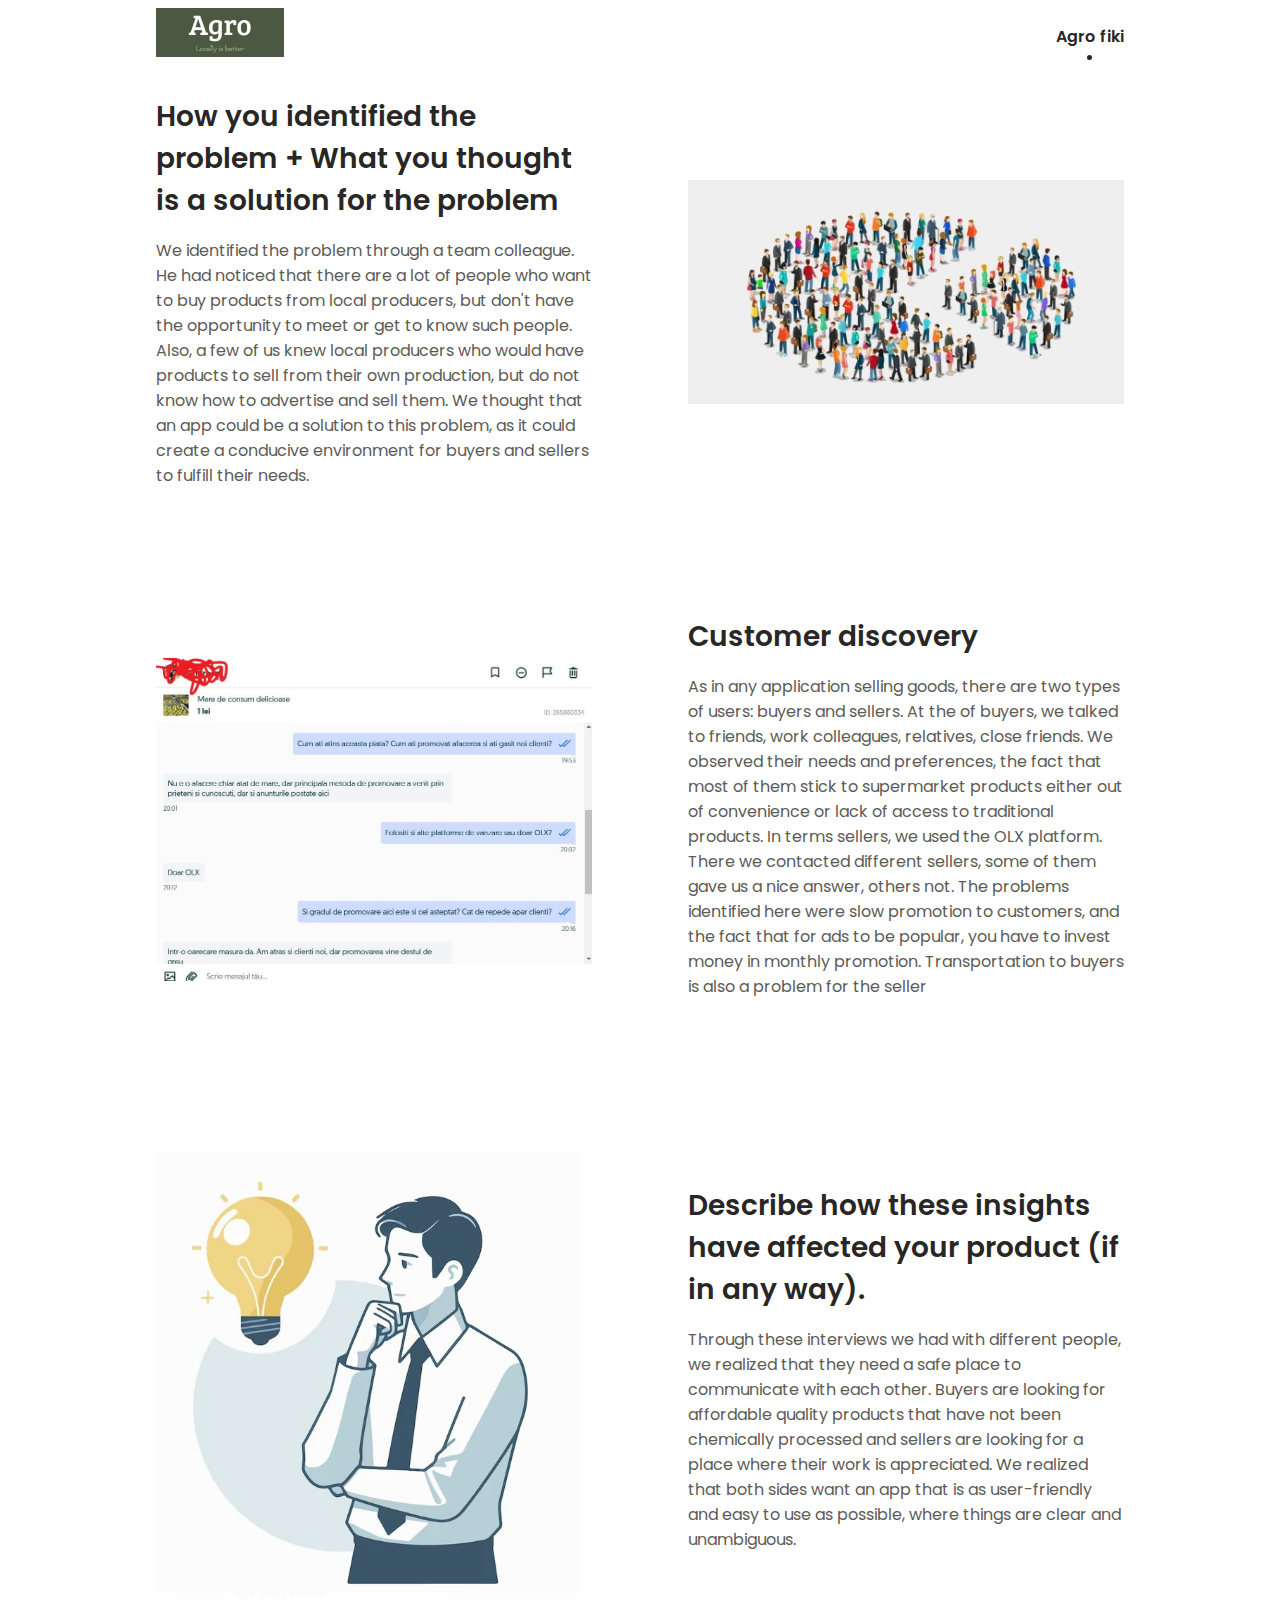
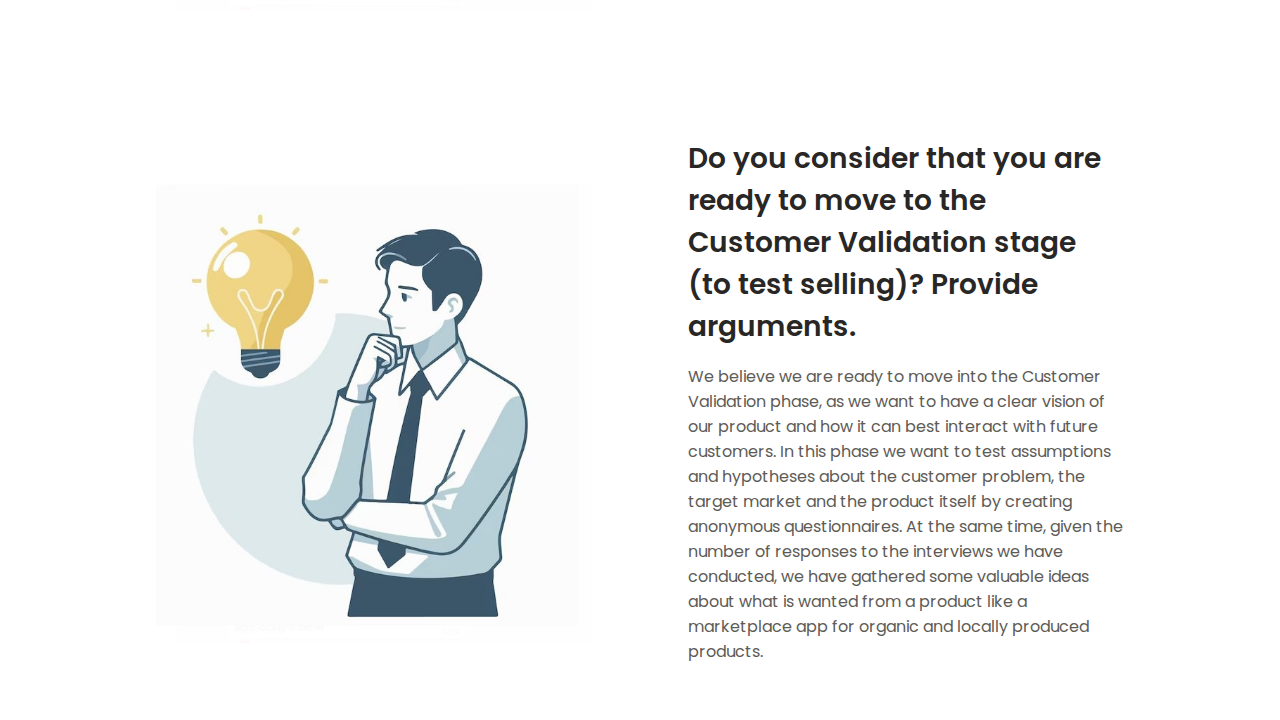
==== milestone2.html @ 3100ceba "Update M2 - 2" ====
<!DOCTYPE html>
<html lang="en">
  <head>
    <meta charset="UTF-8" />
    <meta name="viewport" content="width=device-width, initial-scale=1.0" />

    <!--=============== BOXICONS ===============-->
    <link
      rel="stylesheet"
      href="https://cdn.jsdelivr.net/npm/boxicons@latest/css/boxicons.min.css"
    />

    <!--=============== CSS ===============-->
    <link rel="stylesheet" href="assets/css/styles.css" />

    <title>Agro</title>
  </head>

  <body>
    <header class="header" id="header">
      <nav class="nav container">
        <a href="#" class="nav__logo">
          <img
            src="assets/img/agro.jpg"
            alt=""
            class="nav__logo-img"
            style="width: 10vw"
          />
        </a>

        <div class="nav__menu" id="nav-menu">
          <ul class="nav__list">
            <li class="nav__item">
              <a href="./index.html" class="nav__link active-link">Agro fiki</a>
            </li>
          </ul>
        </div>

        <div class="nav__toggle" id="nav-toggle">
          <i class="bx bx-grid-alt"></i>
        </div>
      </nav>
    </header>


    <section class="security section container" id="how_do_you_identified_the_problem">
        <div class="security__container grid">
            <div class="security__data">
                <h2 class="section__title-center">How you identified the problem + What you thought is a solution for the problem</h2>
                <p class="security__description">
                  We identified the problem through a team colleague. He had noticed that there are a lot of people who want to buy 
                  products from local producers, but don't have the opportunity to meet or get to know such people. Also, a few of us 
                  knew local producers who would have products to sell from their own production, but do not know how to advertise and 
                  sell them. We thought that an app could be a solution to this problem, as it could create a conducive environment for 
                  buyers and sellers to fulfill their needs.
                </p>
            </div>

            <img src="assets/img/asdjpg.JPG" alt="" class="svg__img svg__color">
        </div>
    </section>

    <section class="app section container" id="customer_discovery">
        <div class="app__container grid">
            <div class="app__data">
                <h2 class="section__title-center">Customer discovery </h2>
                <p class="app__description">
                  As in any application selling goods, there are two types of users: buyers and sellers. At the of buyers, 
                  we talked to friends, work colleagues, relatives, close friends. We observed their needs and preferences, 
                  the fact that most of them stick to supermarket products either out of convenience or lack of access to traditional 
                  products. In terms sellers, we used the OLX platform. There we contacted different sellers, some of them gave us a 
                  nice answer, others not. The problems identified here were slow promotion to customers, and the fact that for ads to 
                  be popular, you have to invest money in monthly promotion. Transportation to buyers is also a problem for the seller 
                </p>
            </div>

            <img src="assets/img/OLXcustomer.jpeg" alt="" class="svg__img svg__color app__img">

        </div>
    </section>

    <section class="app section container" id="product_updates">
      <div class="app__container grid">
          <div class="app__data">
              <h2 class="section__title-center">Describe how these insights have affected your product (if in any way).</h2>
              <p class="app__description">
                Through these interviews we had with different people, we realized that they need a safe place to communicate 
                with each other. Buyers are looking for affordable quality products that have not been chemically processed and 
                sellers are looking for a place where their work is appreciated. We realized that both sides want an app that is 
                as user-friendly and easy to use as possible, where things are clear and unambiguous.
              </p>
          </div>

          <img src="assets/img/problem.JPG" alt="" class="svg__img svg__color app__img">

      </div>
  </section>

  <section class="app section container" id="customer_validatio_stage">
    <div class="app__container grid">
        <div class="app__data">
            <h2 class="section__title-center">Do you consider that you are ready to move to the Customer Validation stage (to test selling)? Provide arguments.</h2>
            <p class="app__description">
              We believe we are ready to move into the Customer Validation phase, as we want to have a clear vision of our 
              product and how it can best interact with future customers. In this phase we want to test assumptions and 
              hypotheses about the customer problem, the target market and the product itself by creating anonymous 
              questionnaires. At the same time, given the number of responses to the interviews we have conducted, we 
              have gathered some valuable ideas about what is wanted from a product like a marketplace app for organic 
              and locally produced products.
            </p>
        </div>

        <img src="assets/img/problem.JPG" alt="" class="svg__img svg__color app__img">

    </div>
  </section>

  </body>
</html>
---- assets/css/styles.css ----
/*=============== GOOGLE FONTS ===============*/
@import url("https://fonts.googleapis.com/css2?family=Poppins:wght@400;600;700&display=swap");
/*=============== VARIABLES CSS ===============*/
:root {
  --header-height: 3rem;
  /*========== Colors ==========*/
  --hue: 45;
  --sat: 98%;
  --first-color: #08b817;
  --first-color-light: hsl(var(--hue), var(--sat), 90%);
  --first-color-lighten: #08b817;
  --first-color-alt: rgb(165, 165, 216);
  --title-color: hsl(var(--hue), 4%, 15%);
  --text-color: hsl(var(--hue), 4%, 35%);
  --text-color-light: hsl(var(--hue), 4%, 65%);
  --body-color: hsl(var(--hue), 0%, 100%);
  --container-color: #FFF;
  --scroll-bar-color: hsl(var(--hue), 4%, 85%);
  --scroll-thumb-color: hsl(var(--hue), 4%, 75%);
  /*========== Font and typography ==========*/
  --body-font: 'Poppins', sans-serif;
  --biggest-font-size: 2rem;
  --h2-font-size: 1.25rem;
  --h3-font-size: 1.125rem;
  --normal-font-size: .938rem;
  --small-font-size: .813rem;
  --smaller-font-size: .75rem;
  /*========== Font weight ==========*/
  --font-semi-bold: 600;
  --font-bold: 700;
  /*========== Margenes ==========*/
  --mb-0-5: .5rem;
  --mb-0-75: .75rem;
  --mb-1: 1rem;
  --mb-1-5: 1.5rem;
  --mb-2: 2rem;
  /*========== z index ==========*/
  --z-tooltip: 10;
  --z-fixed: 100;
}

@media screen and (min-width: 968px) {
  :root {
    --biggest-font-size: 3rem;
    --h2-font-size: 1.75rem;
    --h3-font-size: 1.25rem;
    --normal-font-size: 1rem;
    --small-font-size: .875rem;
    --smaller-font-size: .813rem;
  }
}

/*=============== BASE ===============*/
*, ::before, ::after {
  box-sizing: border-box;
  padding: 0;
  margin: 0;
}

html {
  scroll-behavior: smooth;
}

body {
  margin: var(--header-height) 0 0 0;
  font-family: var(--body-font);
  font-size: var(--normal-font-size);
  background-color: var(--body-color);
  color: var(--text-color);
  transition: .5s;
}

h1, h2, h3 {
  font-weight: var(--font-semi-bold);
  color: var(--title-color);
  line-height: 1.5;
}

ul {
  list-style: none;
}

a {
  text-decoration: none;
}

img {
  max-width: 100%;
  height: auto;
}

/*=============== THEME ===============*/
/*========== Variables Dark theme ==========*/
body.dark-theme {
  --first-color-light: hsl(var(--hue), var(--sat), 75%);
  --title-color: hsl(var(--hue), 4%, 95%);
  --text-color: hsl(var(--hue), 4%, 80%);
  --body-color: hsl(var(--hue), 8%, 13%);
  --container-color: hsl(var(--hue), 8%, 16%);
  --scroll-bar-color: hsl(var(--hue), 4%, 32%);
  --scroll-thumb-color: hsl(var(--hue), 4%, 24%);
}

/*========== Button Dark/Light ==========*/
.change-theme {
  position: absolute;
  right: 1.5rem;
  top: 2.2rem;
  color: var(--title-color);
  font-size: 1.8rem;
  cursor: pointer;
}

.dark-theme .footer {
  background-color: var(--container-color);
}

/*=============== REUSABLE CSS CLASSES ===============*/
.section {
  padding: 4.5rem 0 1rem;
}

.section__title, .section__title-center {
  font-size: var(--h2-font-size);
  color: var(--title-color);
  text-align: center;
  margin-bottom: var(--mb-1);
}

.svg__color {
  fill: var(--first-color);
}

.svg__blob {
  fill: var(--first-color-light);
}

.svg__img {
  width: 300px;
  justify-self: center;
}

/*=============== LAYOUT ===============*/
.container {
  max-width: 968px;
  margin-left: var(--mb-1-5);
  margin-right: var(--mb-1-5);
}

.grid {
  display: grid;
  gap: 1.5rem;
}

/*=============== HEADER ===============*/
.header {
  width: 100%;
  background-color: var(--body-color);
  position: fixed;
  top: 0;
  left: 0;
  z-index: var(--z-fixed);
  transition: .5s;
}

/*=============== NAV ===============*/
.nav {
  height: var(--header-height);
  display: flex;
  justify-content: space-between;
  align-items: center;
}

@media screen and (max-width: 767px) {
  .nav__menu {
    position: fixed;
    background-color: var(--container-color);
    box-shadow: 0 0 4px rgba(0, 0, 0, 0.1);
    padding: 2.5rem 0;
    width: 90%;
    top: -100%;
    left: 0;
    right: 0;
    margin: 0 auto;
    transition: .4s;
    border-radius: 2rem;
    z-index: var(--z-fixed);
  }
}

.nav__list {
  display: flex;
  flex-direction: column;
  align-items: center;
  row-gap: 1.5rem;
}

.nav__link, .nav__logo, .nav__toggle {
  color: var(--title-color);
  font-weight: var(--font-semi-bold);
}

.nav__toggle {
  font-size: 1.3rem;
  cursor: pointer;
}

/* Show menu */
.show-menu {
  top: calc(var(--header-height) + 1rem);
}

/* Active link */
.active-link {
  position: relative;
}

.active-link::before {
  content: '';
  position: absolute;
  bottom: -.75rem;
  left: 45%;
  width: 5px;
  height: 5px;
  background-color: var(--title-color);
  border-radius: 50%;
}

/* Change background header */
.scroll-header {
  box-shadow: 0 1px 4px rgba(0, 0, 0, 0.1);
}

/*=============== HOME ===============*/
.home__container {
  row-gap: 3rem;
}

.home__title {
  font-size: var(--biggest-font-size);
  font-weight: var(--font-bold);
  margin-bottom: var(--mb-0-75);
}

.home__description {
  margin-bottom: var(--mb-2);
}

/*=============== BUTTONS ===============*/
.button {
  display: inline-block;
  background-color: var(--first-color);
  color: #1A1A1A;
  padding: .75rem 1.5rem;
  border-radius: 3rem;
  font-weight: var(--font-semi-bold);
  transition: .3s;
}

.button:hover {
  background-color: var(--first-color-alt);
}

.button__header {
  display: none;
}

.button-link {
  background: none;
  padding: 0;
  color: var(--title-color);
}

.button-link:hover {
  background-color: transparent;
}

.button-flex {
  display: inline-flex;
  align-items: center;
  column-gap: .25rem;
  padding: .75rem 1rem;
}

.button__icon {
  font-size: 1.5rem;
}

/*=============== ABOUT ===============*/
.about__container {
  gap: 2.5rem;
}

.about__data {
  text-align: center;
}

/*=============== SECURITY ===============*/
.security__container {
  gap: 2.5rem;
}

.security__data {
  text-align: center;
}

/*=============== SERVICES ===============*/
.services__container {
  padding-top: 1rem;
}

.services__data {
  display: grid;
  row-gap: 1rem;
  background-color: var(--container-color);
  box-shadow: 0px 2px 6px hsla(var(--hue), 100%, 15%, 0.15);
  padding: 2rem 1.5rem;
  border-radius: 1rem;
  text-align: center;
}

.services__img {
  width: 135px;
  justify-self: center;
  margin-bottom: var(--mb-0-5);
}

/*=============== APP ===============*/
.app__container {
  gap: 2.5rem;
}

.app__data {
  text-align: center;
}

.app__description {
  margin-bottom: var(--mb-1-5);
}

.app__buttons {
  display: grid;
  grid-template-columns: repeat(2, max-content);
  justify-content: center;
  gap: .5rem;
}

/*=============== CONTACT ===============*/
.contact__container {
  padding-bottom: 3rem;
}

.contact__description {
  text-align: center;
}

.contact__content {
  row-gap: .75rem;
}

.contact__address {
  font-size: var(--small-font-size);
  font-weight: var(--font-semi-bold);
  color: var(--title-color);
}

.contact__information {
  font-weight: initial;
  color: var(--text-color);
}

/*=============== FOOTER ===============*/
.footer {
  background-color: var(--first-color-lighten);
  padding-bottom: 2rem;
}

.footer__container {
  row-gap: 2rem;
}

.footer__logo, .footer__title {
  font-size: var(--h3-font-size);
  margin-bottom: var(--mb-0-75);
}

.footer__logo {
  display: inline-block;
  font-weight: var(--font-semi-bold);
  color: var(--title-color);
}

.footer__description, .footer__link {
  font-size: var(--small-font-size);
}

.footer__links {
  display: grid;
  row-gap: .5rem;
}

.footer__link {
  color: var(--title-color);
}

.footer__social {
  display: flex;
  column-gap: 1.5rem;
}

.footer__social-link {
  font-size: 1.25rem;
  color: var(--title-color);
}

.footer__copy {
  margin-top: 6rem;
  text-align: center;
  font-size: var(--smaller-font-size);
  color: var(--text-color);
}

/*=============== SCROLL UP ===============*/
.scrollup {
  position: fixed;
  background: var(--first-color);
  right: 1rem;
  bottom: -20%;
  display: inline-flex;
  padding: .3rem;
  border-radius: .25rem;
  z-index: var(--z-tooltip);
  opacity: .8;
  transition: .4s;
}

.scrollup:hover {
  background-color: var(--first-color);
  opacity: 1;
}

.scrollup__icon {
  font-size: 1.25rem;
  color: var(--title-color);
}

/* Show Scroll Up*/
.show-scroll {
  bottom: 3rem;
}

/*=============== SCROLL BAR ===============*/
::-webkit-scrollbar {
  width: .6rem;
  border-radius: .5rem;
  background-color: var(--scroll-bar-color);
}

::-webkit-scrollbar-thumb {
  background-color: var(--scroll-thumb-color);
  border-radius: .5rem;
}

::-webkit-scrollbar-thumb:hover {
  background-color: var(--text-color-light);
}

/*=============== MEDIA QUERIES ===============*/
/* For small devices */
@media screen and (max-width: 360px) {
  .svg__img {
    width: 100%;
  }
  .section {
    padding: 3.5rem 0 1rem;
  }
  .services__img {
    width: 100px;
  }
  .app__buttons {
    grid-template-columns: max-content;
  }
}

/* For medium devices */
@media screen and (min-width: 576px) {
  .svg__img {
    width: 100%;
  }
  .section__title-center {
    text-align: initial;
  }
  .home__container,
  .about__container,
  .security__container,
  .services__container,
  .app__container,
  .contact__container,
  .footer__container {
    grid-template-columns: repeat(2, 1fr);
  }
  .home__img {
    order: 1;
  }
  .home__container,
  .about__container,
  .security__container,
  .app__container,
  .contact__container {
    align-items: center;
  }
  .about__data,
  .security__data,
  .app__data,
  .contact__description {
    text-align: initial;
  }
  .about__img,
  .app__img {
    order: -1;
  }
}

@media screen and (min-width: 767px) {
  body {
    margin: 0;
  }
  .section {
    padding: 6rem 0 2rem;
  }
  .nav {
    height: calc(var(--header-height) + 1.5rem);
  }
  .nav__list {
    flex-direction: row;
    column-gap: 2.5rem;
  }
  .nav__toggle {
    display: none;
  }
  .change-theme {
    position: initial;
  }
  .home__container {
    padding: 6rem 0 2rem;
  }
  .app__buttons {
    justify-content: initial;
  }
}

/* For large devices */
@media screen and (min-width: 968px) {
  .button__header {
    display: block;
  }
  .svg__img {
    width: 470px;
  }
  .about__container,
  .security__container,
  .app__container,
  .contact__container {
    column-gap: 6rem;
  }
  .services__container {
    grid-template-columns: repeat(3, 1fr);
  }
  .contact__container {
    grid-template-columns: 3fr 1.5fr 1.25fr;
  }
  .footer__container {
    grid-template-columns: repeat(5, 1fr);
  }
  .footer__social {
    align-items: flex-start;
  }
  .footer__social-link {
    font-size: 1.45rem;
  }
}

@media screen and (min-width: 1024px) {
  .container {
    margin-left: auto;
    margin-right: auto;
  }
  .home__img {
    width: 540px;
  }
  .home__description {
    padding-right: 5rem;
  }
  .footer__container {
    column-gap: 3rem;
  }
  .scrollup {
    right: 2rem;
  }
}
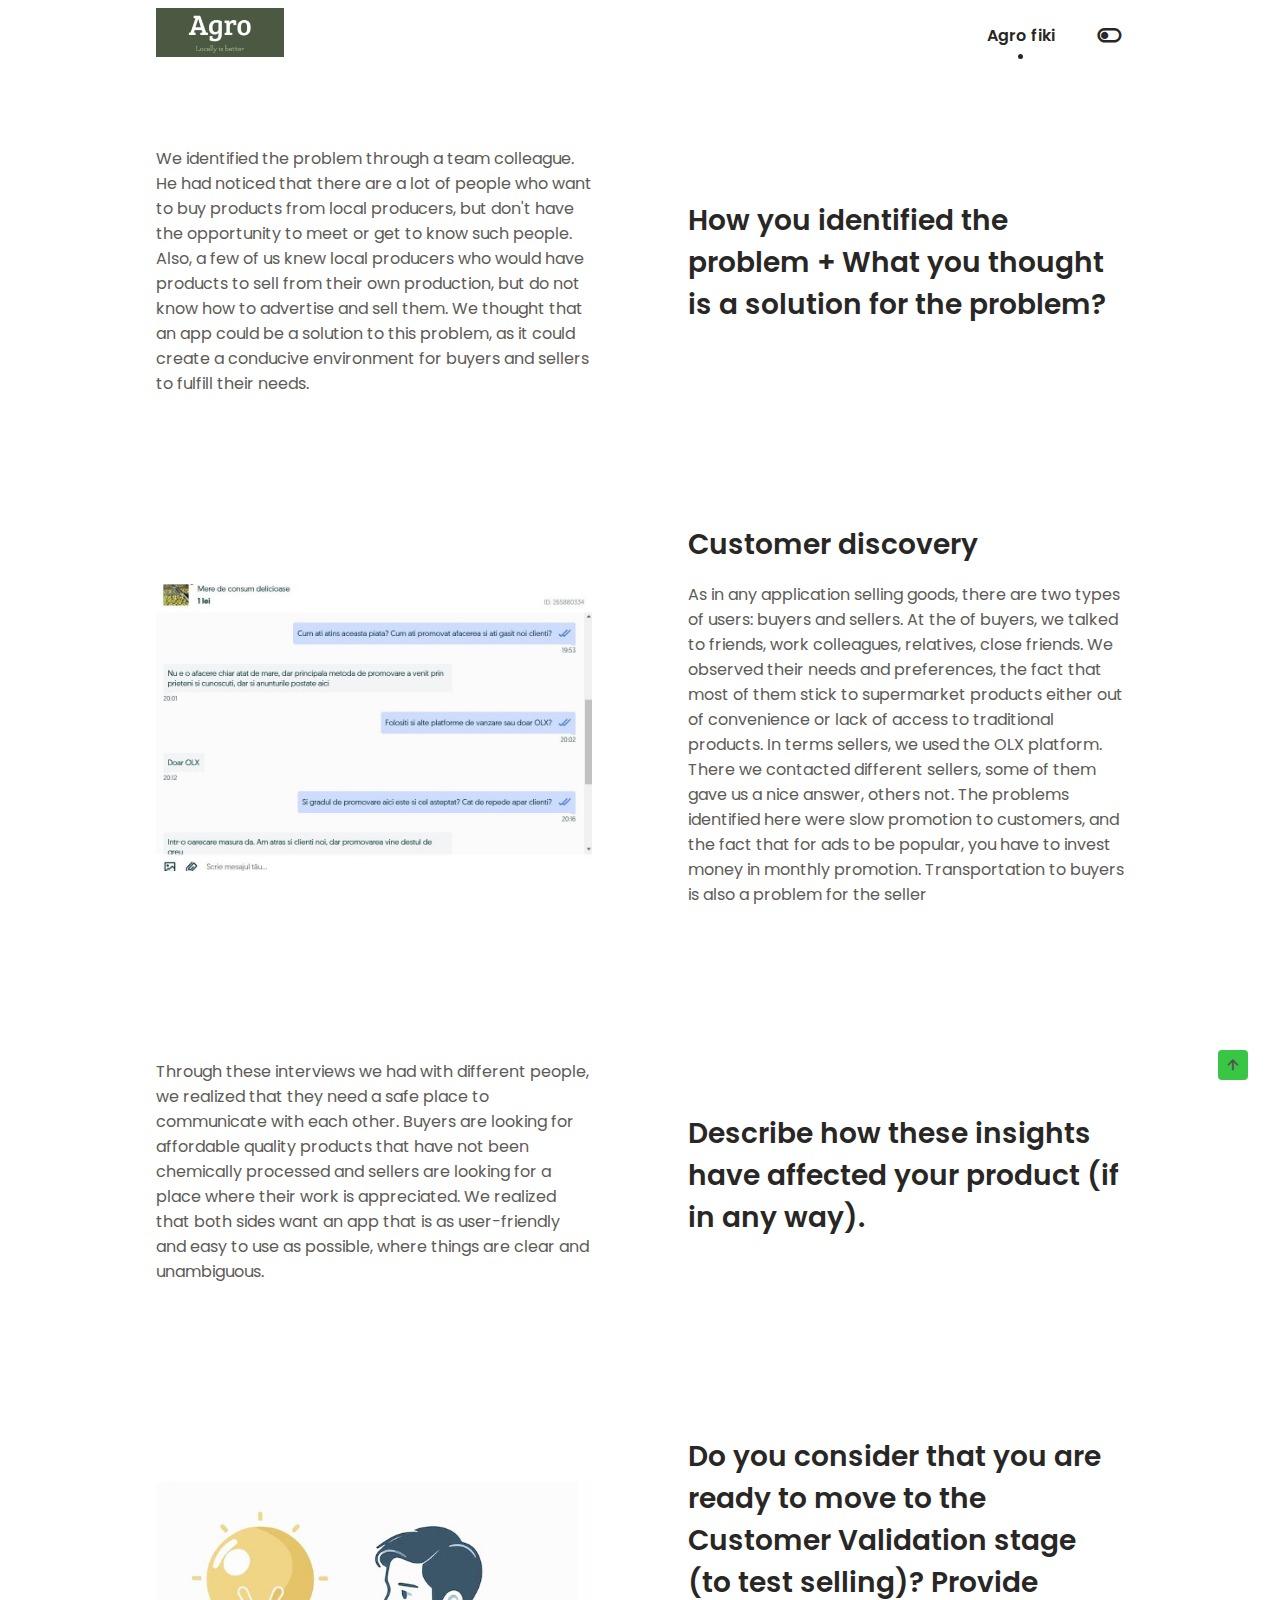
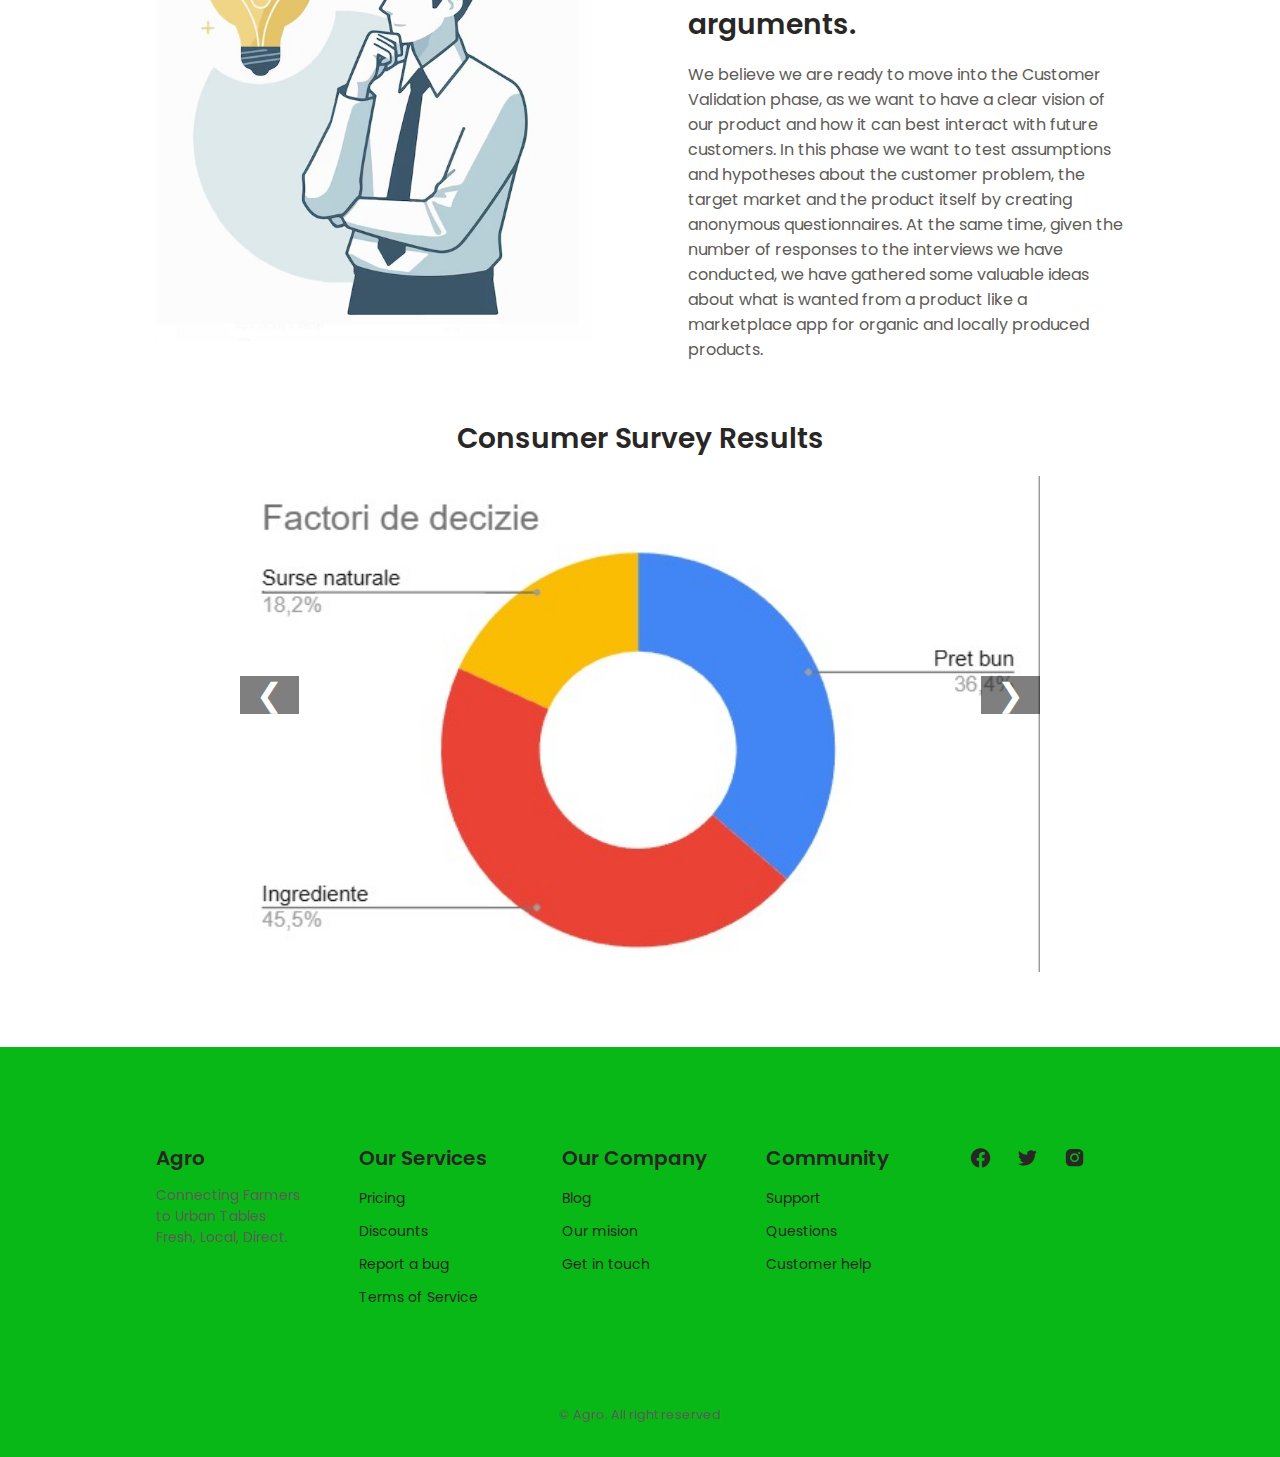
==== commit 0f8740e8: "milestone 2 additions" ====
--- a/milestone2.html
+++ b/milestone2.html
@@ -1,119 +1,212 @@
 <!DOCTYPE html>
 <html lang="en">
-  <head>
-    <meta charset="UTF-8" />
-    <meta name="viewport" content="width=device-width, initial-scale=1.0" />
-
-    <!--=============== BOXICONS ===============-->
-    <link
-      rel="stylesheet"
-      href="https://cdn.jsdelivr.net/npm/boxicons@latest/css/boxicons.min.css"
-    />
-
-    <!--=============== CSS ===============-->
-    <link rel="stylesheet" href="assets/css/styles.css" />
-
-    <title>Agro</title>
-  </head>
-
-  <body>
-    <header class="header" id="header">
-      <nav class="nav container">
-        <a href="#" class="nav__logo">
-          <img
-            src="assets/img/agro.jpg"
-            alt=""
-            class="nav__logo-img"
-            style="width: 10vw"
-          />
-        </a>
-
-        <div class="nav__menu" id="nav-menu">
-          <ul class="nav__list">
-            <li class="nav__item">
-              <a href="./index.html" class="nav__link active-link">Agro fiki</a>
-            </li>
-          </ul>
-        </div>
-
-        <div class="nav__toggle" id="nav-toggle">
-          <i class="bx bx-grid-alt"></i>
-        </div>
-      </nav>
-    </header>
-
-
-    <section class="security section container" id="how_do_you_identified_the_problem">
-        <div class="security__container grid">
-            <div class="security__data">
-                <h2 class="section__title-center">How you identified the problem + What you thought is a solution for the problem</h2>
-                <p class="security__description">
-                  We identified the problem through a team colleague. He had noticed that there are a lot of people who want to buy 
-                  products from local producers, but don't have the opportunity to meet or get to know such people. Also, a few of us 
-                  knew local producers who would have products to sell from their own production, but do not know how to advertise and 
-                  sell them. We thought that an app could be a solution to this problem, as it could create a conducive environment for 
-                  buyers and sellers to fulfill their needs.
-                </p>
-            </div>
-
-            <img src="assets/img/asdjpg.JPG" alt="" class="svg__img svg__color">
-        </div>
-    </section>
-
-    <section class="app section container" id="customer_discovery">
-        <div class="app__container grid">
-            <div class="app__data">
-                <h2 class="section__title-center">Customer discovery </h2>
-                <p class="app__description">
-                  As in any application selling goods, there are two types of users: buyers and sellers. At the of buyers, 
-                  we talked to friends, work colleagues, relatives, close friends. We observed their needs and preferences, 
-                  the fact that most of them stick to supermarket products either out of convenience or lack of access to traditional 
-                  products. In terms sellers, we used the OLX platform. There we contacted different sellers, some of them gave us a 
-                  nice answer, others not. The problems identified here were slow promotion to customers, and the fact that for ads to 
-                  be popular, you have to invest money in monthly promotion. Transportation to buyers is also a problem for the seller 
-                </p>
-            </div>
-
-            <img src="assets/img/OLXcustomer.jpeg" alt="" class="svg__img svg__color app__img">
-
-        </div>
-    </section>
-
-    <section class="app section container" id="product_updates">
-      <div class="app__container grid">
-          <div class="app__data">
-              <h2 class="section__title-center">Describe how these insights have affected your product (if in any way).</h2>
-              <p class="app__description">
-                Through these interviews we had with different people, we realized that they need a safe place to communicate 
-                with each other. Buyers are looking for affordable quality products that have not been chemically processed and 
-                sellers are looking for a place where their work is appreciated. We realized that both sides want an app that is 
-                as user-friendly and easy to use as possible, where things are clear and unambiguous.
-              </p>
-          </div>
-
-          <img src="assets/img/problem.JPG" alt="" class="svg__img svg__color app__img">
-
-      </div>
+
+<head>
+  <meta charset="UTF-8" />
+  <meta name="viewport" content="width=device-width, initial-scale=1.0" />
+
+  <!--=============== BOXICONS ===============-->
+  <link rel="stylesheet" href="https://cdn.jsdelivr.net/npm/boxicons@latest/css/boxicons.min.css" />
+
+  <!--=============== CSS ===============-->
+  <link rel="stylesheet" href="assets/css/styles.css" />
+
+  <title>Agro</title>
+</head>
+
+<body>
+  <header class="header" id="header">
+    <nav class="nav container">
+      <a href="#" class="nav__logo">
+        <img src="assets/img/agro.jpg" alt="" class="nav__logo-img" style="width: 10vw" />
+      </a>
+
+      <div class="nav__menu" id="nav-menu">
+        <ul class="nav__list">
+          <li class="nav__item">
+            <a href="./index.html" class="nav__link active-link">Agro fiki</a>
+          </li>
+          <i class='bx bx-toggle-left change-theme' id="theme-button"></i>
+        </ul>
+      </div>
+
+      <div class="nav__toggle" id="nav-toggle">
+        <i class="bx bx-grid-alt"></i>
+      </div>
+    </nav>
+  </header>
+
+  <br /><br />
+
+  <section class="security section container" id="how_do_you_identified_the_problem">
+    <div class="security__container grid">
+      <div class="security__data">
+        <p class="security__description">
+          We identified the problem through a team colleague. He had noticed that there are a lot of people who want to
+          buy
+          products from local producers, but don't have the opportunity to meet or get to know such people. Also, a few
+          of us
+          knew local producers who would have products to sell from their own production, but do not know how to
+          advertise and
+          sell them. We thought that an app could be a solution to this problem, as it could create a conducive
+          environment for
+          buyers and sellers to fulfill their needs.
+        </p>
+      </div>
+
+      <h2 class="section__title-center">How you identified the problem + What you thought is a solution for the
+        problem?</h2>
+    </div>
+  </section>
+
+  <section class="app section container" id="customer_discovery">
+    <div class="app__container grid">
+      <div class="app__data">
+        <h2 class="section__title-center">Customer discovery </h2>
+        <p class="app__description">
+          As in any application selling goods, there are two types of users: buyers and sellers. At the of buyers,
+          we talked to friends, work colleagues, relatives, close friends. We observed their needs and preferences,
+          the fact that most of them stick to supermarket products either out of convenience or lack of access to
+          traditional
+          products. In terms sellers, we used the OLX platform. There we contacted different sellers, some of them gave
+          us a
+          nice answer, others not. The problems identified here were slow promotion to customers, and the fact that for
+          ads to
+          be popular, you have to invest money in monthly promotion. Transportation to buyers is also a problem for the
+          seller
+        </p>
+      </div>
+
+      <img src="assets/img/OLXcustomer.jpeg" alt="" class="svg__img svg__color app__img">
+
+    </div>
+  </section>
+
+  <section class="app section container" id="product_updates">
+    <div class="app__container grid">
+      <div class="app__data">
+
+        <p class="app__description">
+          Through these interviews we had with different people, we realized that they need a safe place to communicate
+          with each other. Buyers are looking for affordable quality products that have not been chemically processed
+          and
+          sellers are looking for a place where their work is appreciated. We realized that both sides want an app that
+          is
+          as user-friendly and easy to use as possible, where things are clear and unambiguous.
+        </p>
+      </div>
+
+      <h2 class="section__title-center">Describe how these insights have affected your product (if in any way).</h2>
+
+    </div>
   </section>
 
   <section class="app section container" id="customer_validatio_stage">
     <div class="app__container grid">
-        <div class="app__data">
-            <h2 class="section__title-center">Do you consider that you are ready to move to the Customer Validation stage (to test selling)? Provide arguments.</h2>
-            <p class="app__description">
-              We believe we are ready to move into the Customer Validation phase, as we want to have a clear vision of our 
-              product and how it can best interact with future customers. In this phase we want to test assumptions and 
-              hypotheses about the customer problem, the target market and the product itself by creating anonymous 
-              questionnaires. At the same time, given the number of responses to the interviews we have conducted, we 
-              have gathered some valuable ideas about what is wanted from a product like a marketplace app for organic 
-              and locally produced products.
-            </p>
-        </div>
-
-        <img src="assets/img/problem.JPG" alt="" class="svg__img svg__color app__img">
-
-    </div>
-  </section>
-
-  </body>
-</html>
+      <div class="app__data">
+        <h2 class="section__title-center">Do you consider that you are ready to move to the Customer Validation stage
+          (to test selling)? Provide arguments.</h2>
+        <p class="app__description">
+          We believe we are ready to move into the Customer Validation phase, as we want to have a clear vision of our
+          product and how it can best interact with future customers. In this phase we want to test assumptions and
+          hypotheses about the customer problem, the target market and the product itself by creating anonymous
+          questionnaires. At the same time, given the number of responses to the interviews we have conducted, we
+          have gathered some valuable ideas about what is wanted from a product like a marketplace app for organic
+          and locally produced products.
+        </p>
+      </div>
+
+      <img src="assets/img/problem.JPG" alt="" class="svg__img svg__color app__img">
+
+    </div>
+  </section>
+
+  <section class="carousel-container" id="team">
+    <h2 class="section__title">Consumer Survey Results</h2>
+    <div class="carousel">
+      <div class="carousel__track-container">
+        <ul class="carousel__track">
+          <li class="carousel__slide">
+            <img src="assets/img/decizie.jpg" alt="Decision" class="carousel__image">
+          </li>
+          <li class="carousel__slide">
+            <img src="assets/img/loc.jpg" alt="Location" class="carousel__image">
+          </li>
+          <li class="carousel__slide">
+            <img src="assets/img/frecventa.jpg" alt="Frequency" class="carousel__image">
+          </li>
+          <li class="carousel__slide">
+            <img src="assets/img/intampinare.jpg" alt="Reception" class="carousel__image">
+          </li>
+          <li class="carousel__slide">
+            <img src="assets/img/loclivr.jpg" alt="Delivery Location" class="carousel__image">
+          </li>
+        </ul>
+      </div>
+      <button class="carousel__button carousel__button--left">❮</button>
+      <button class="carousel__button carousel__button--right">❯</button>
+    </div>
+  </section>
+
+  <br />
+  <br />
+  <br />
+
+  <!--=============== FOOTER ===============-->
+  <footer class="footer section">
+    <div class="footer__container container grid">
+      <div class="footer__content">
+        <a href="#" class="footer__logo">Agro</a>
+        <p class="footer__description">Connecting Farmers to Urban Tables
+          <br> Fresh, Local, Direct.
+        </p>
+      </div>
+
+      <div class="footer__content">
+        <h3 class="footer__title">Our Services</h3>
+        <ul class="footer__links">
+          <li><a href="#" class="footer__link">Pricing </a></li>
+          <li><a href="#" class="footer__link">Discounts</a></li>
+          <li><a href="#" class="footer__link">Report a bug</a></li>
+          <li><a href="#" class="footer__link">Terms of Service</a></li>
+        </ul>
+      </div>
+
+      <div class="footer__content">
+        <h3 class="footer__title">Our Company</h3>
+        <ul class="footer__links">
+          <li><a href="#" class="footer__link">Blog</a></li>
+          <li><a href="#" class="footer__link">Our mision</a></li>
+          <li><a href="#" class="footer__link">Get in touch</a></li>
+        </ul>
+      </div>
+
+      <div class="footer__content">
+        <h3 class="footer__title">Community</h3>
+        <ul class="footer__links">
+          <li><a href="#" class="footer__link">Support</a></li>
+          <li><a href="#" class="footer__link">Questions</a></li>
+          <li><a href="#" class="footer__link">Customer help</a></li>
+        </ul>
+      </div>
+
+      <div class="footer__social">
+        <a href="#" class="footer__social-link"><i class='bx bxl-facebook-circle '></i></a>
+        <a href="#" class="footer__social-link"><i class='bx bxl-twitter'></i></a>
+        <a href="#" class="footer__social-link"><i class='bx bxl-instagram-alt'></i></a>
+      </div>
+    </div>
+
+    <p class="footer__copy">&#169; Agro. All right reserved</p>
+  </footer>
+
+  <!--=============== SCROLL UP ===============-->
+  <a href="#" class="scrollup" id="scroll-up">
+    <i class='bx bx-up-arrow-alt scrollup__icon'></i>
+  </a>
+
+  <!--=============== MAIN JS ===============-->
+  <script src="assets/js/main.js"></script>
+</body>
+
+</html>--- a/assets/css/styles.css
+++ b/assets/css/styles.css
@@ -598,3 +598,52 @@
     right: 2rem;
   }
 }
+
+.carousel-container {
+  width: 100%;
+  max-width: 800px;
+  margin: auto;
+  position: relative;
+  overflow: hidden;
+}
+
+.carousel__track-container {
+  overflow: hidden;
+  position: relative;
+}
+
+.carousel__track {
+  display: flex;
+  transition: transform 0.5s ease;
+}
+
+.carousel__slide {
+  min-width: 100%;
+  transition: transform 0.5s ease;
+}
+
+.carousel__image {
+  width: 100%;
+  display: block;
+}
+
+.carousel__button {
+  position: absolute;
+  top: 50%;
+  background: rgba(0, 0, 0, 0.5);
+  color: white;
+  border: none;
+  font-size: 2rem;
+  cursor: pointer;
+  transform: translateY(-50%);
+  padding: 0 1rem;
+  z-index: 2;
+}
+
+.carousel__button--left {
+  left: 0;
+}
+
+.carousel__button--right {
+  right: 0;
+}
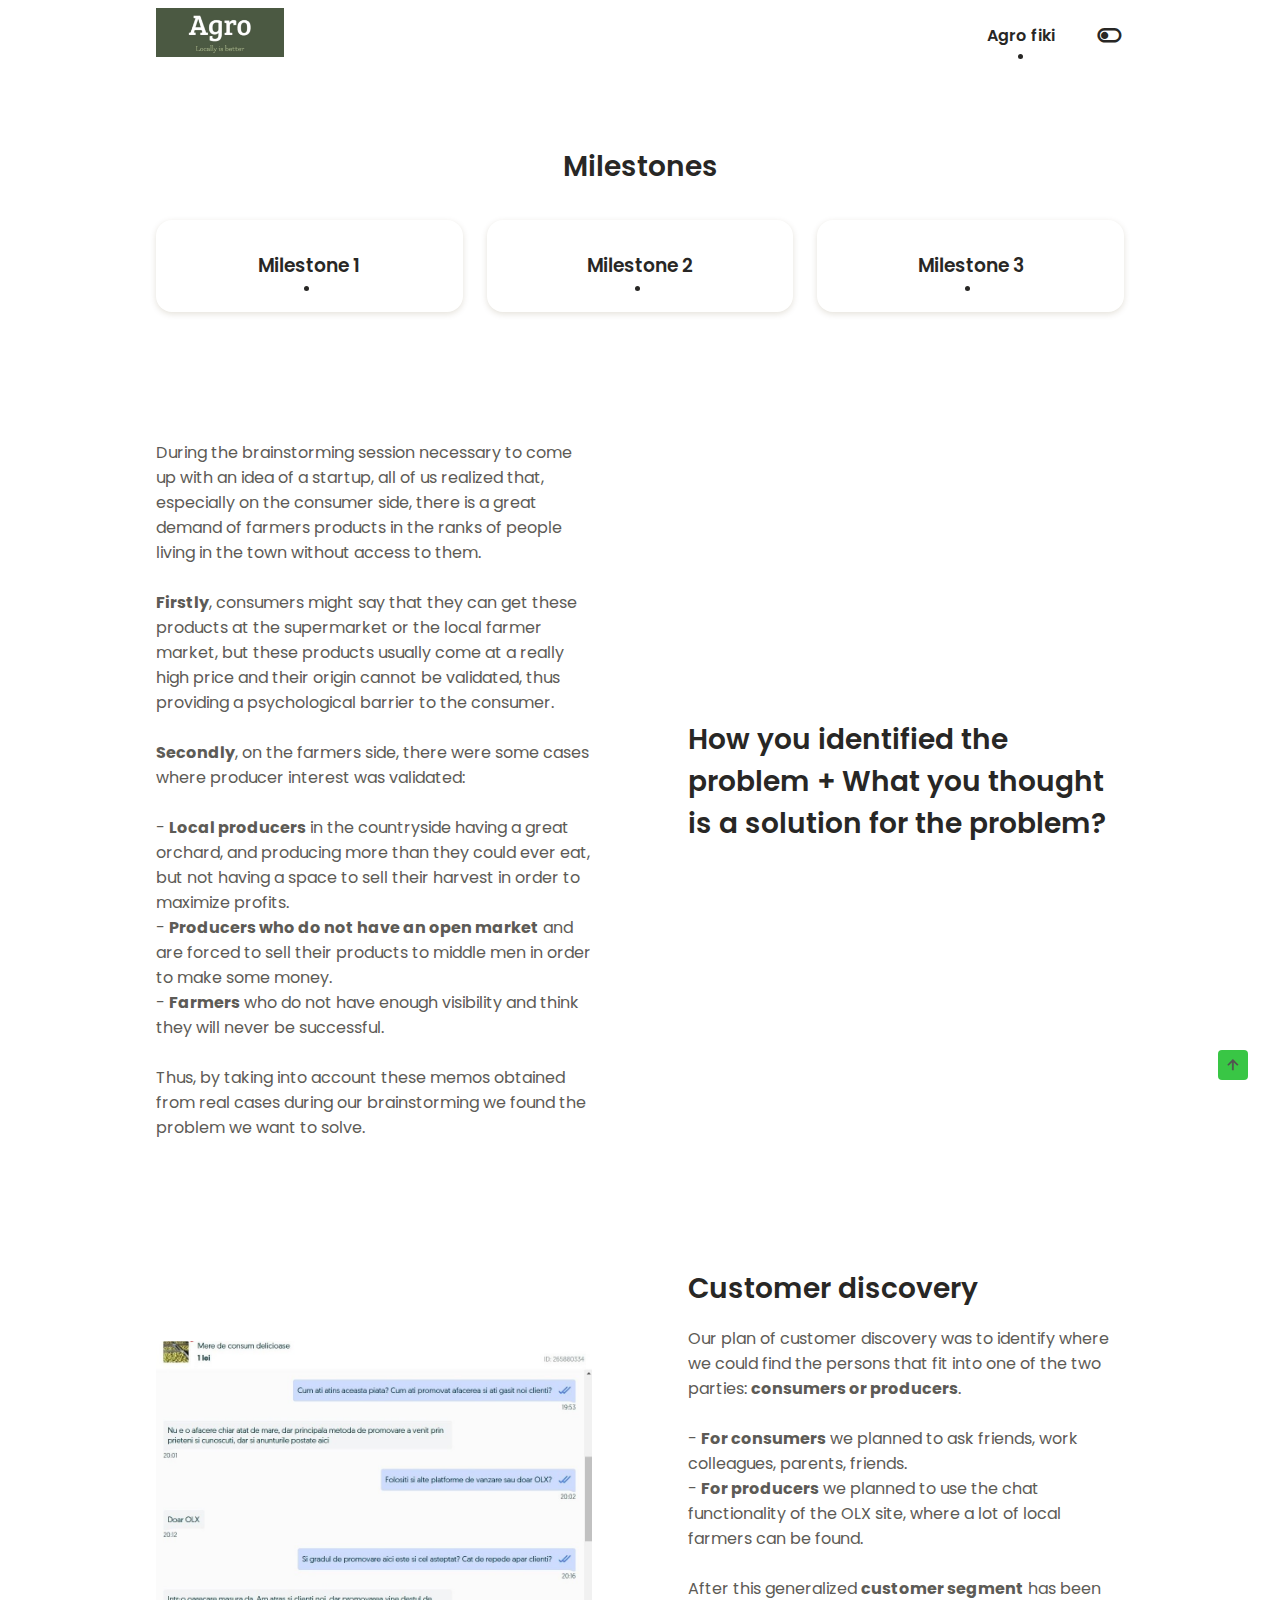
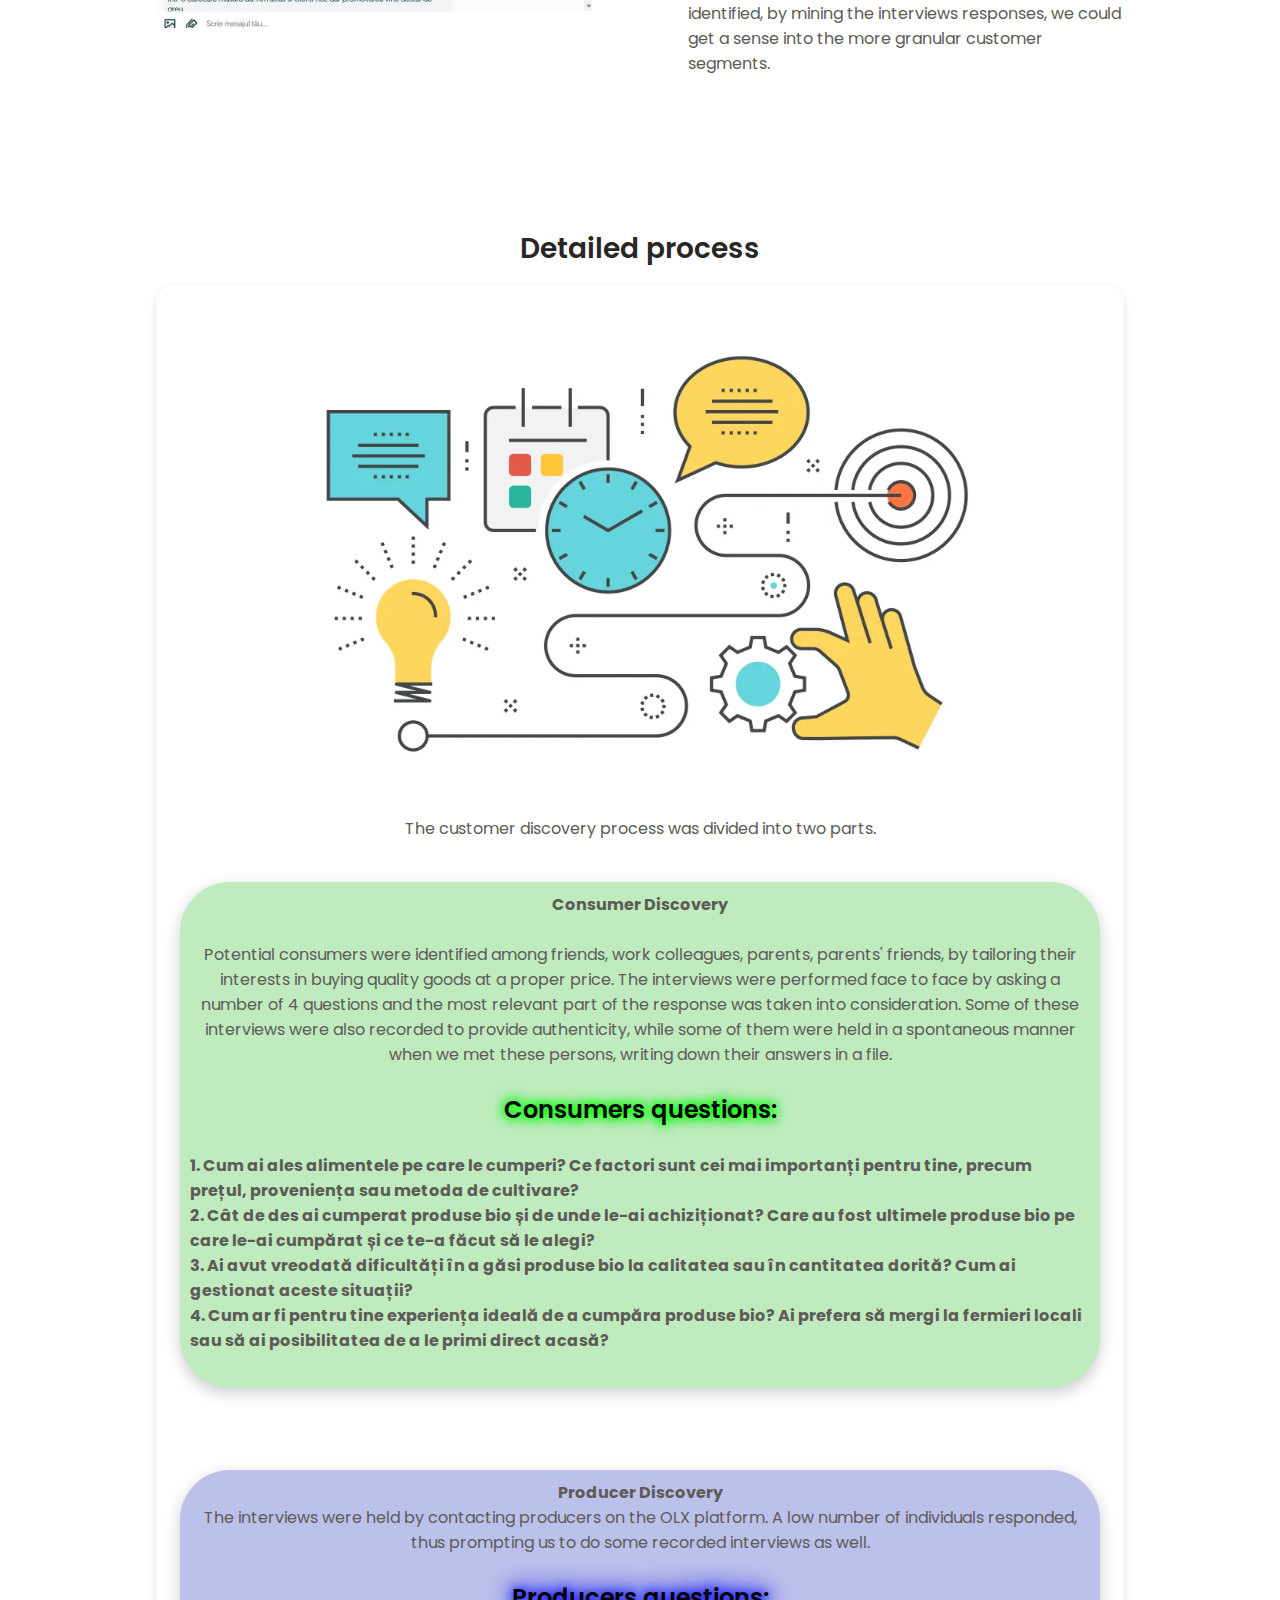
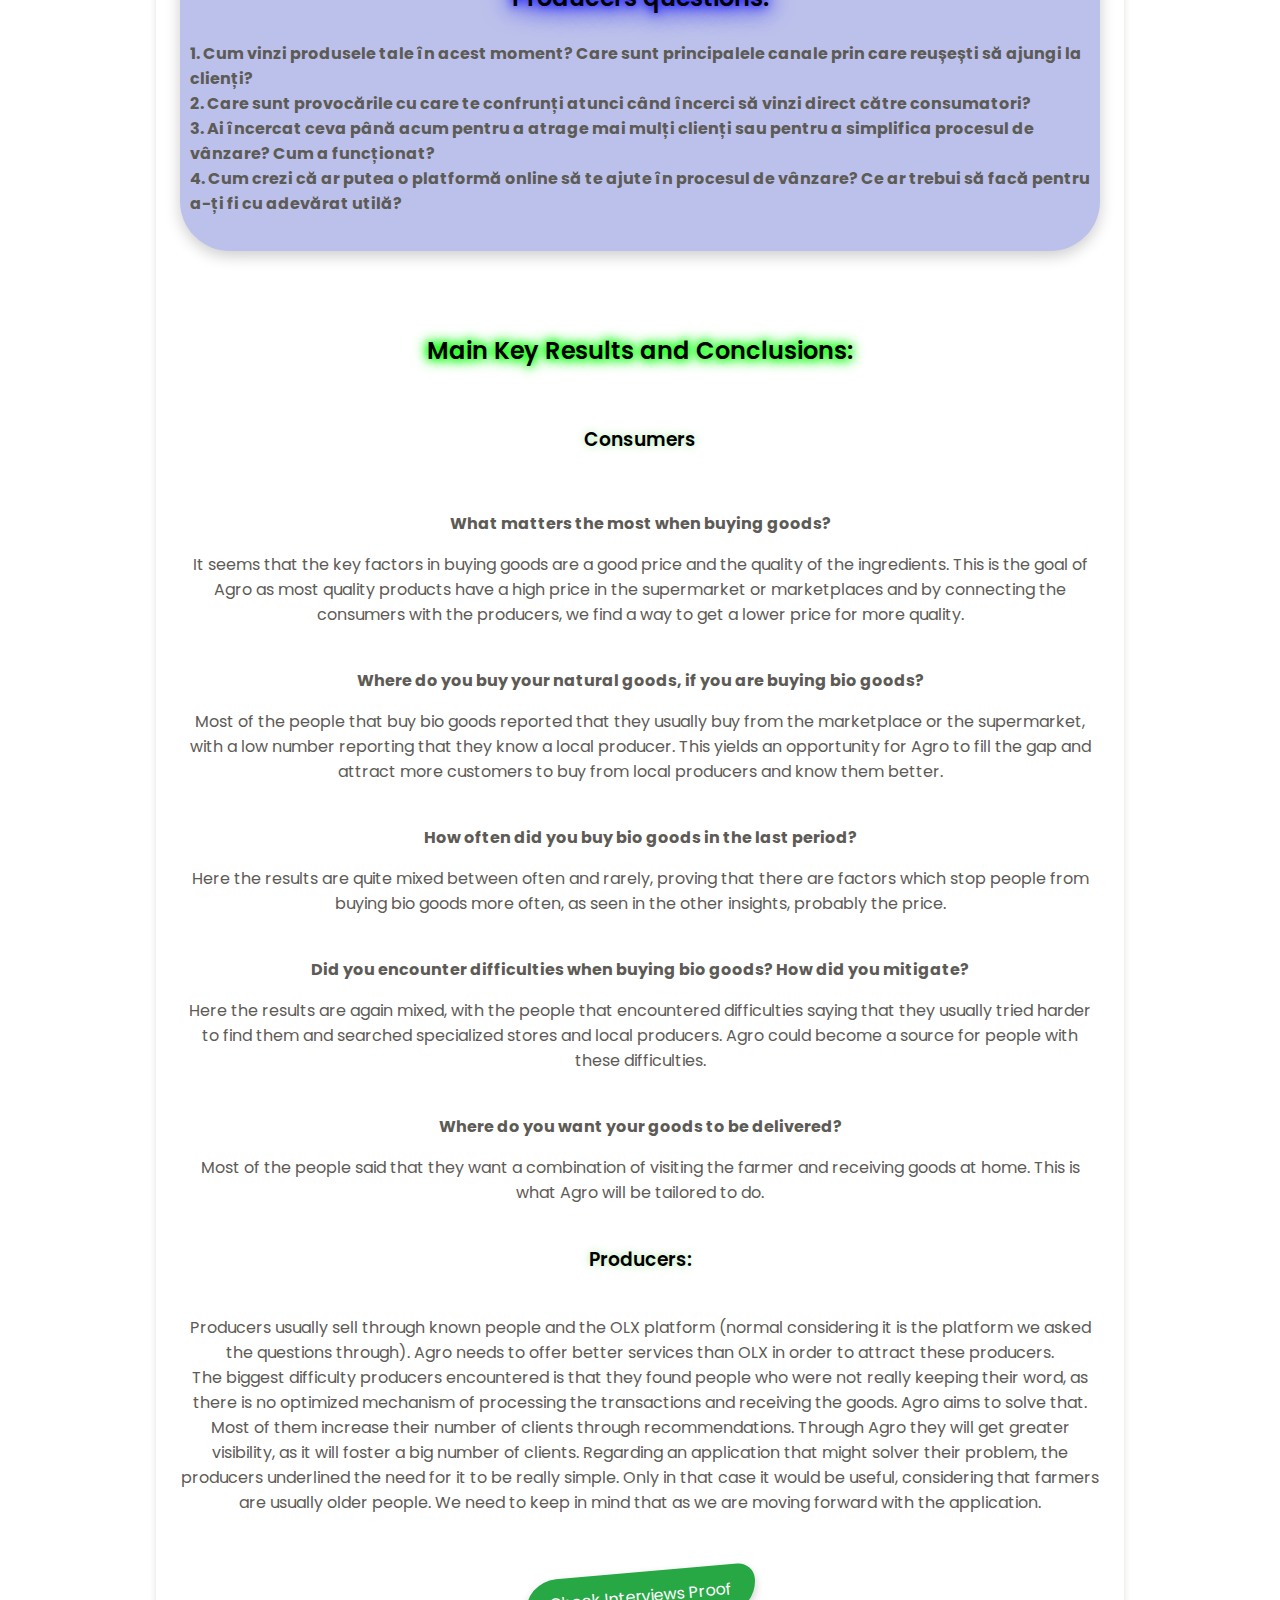
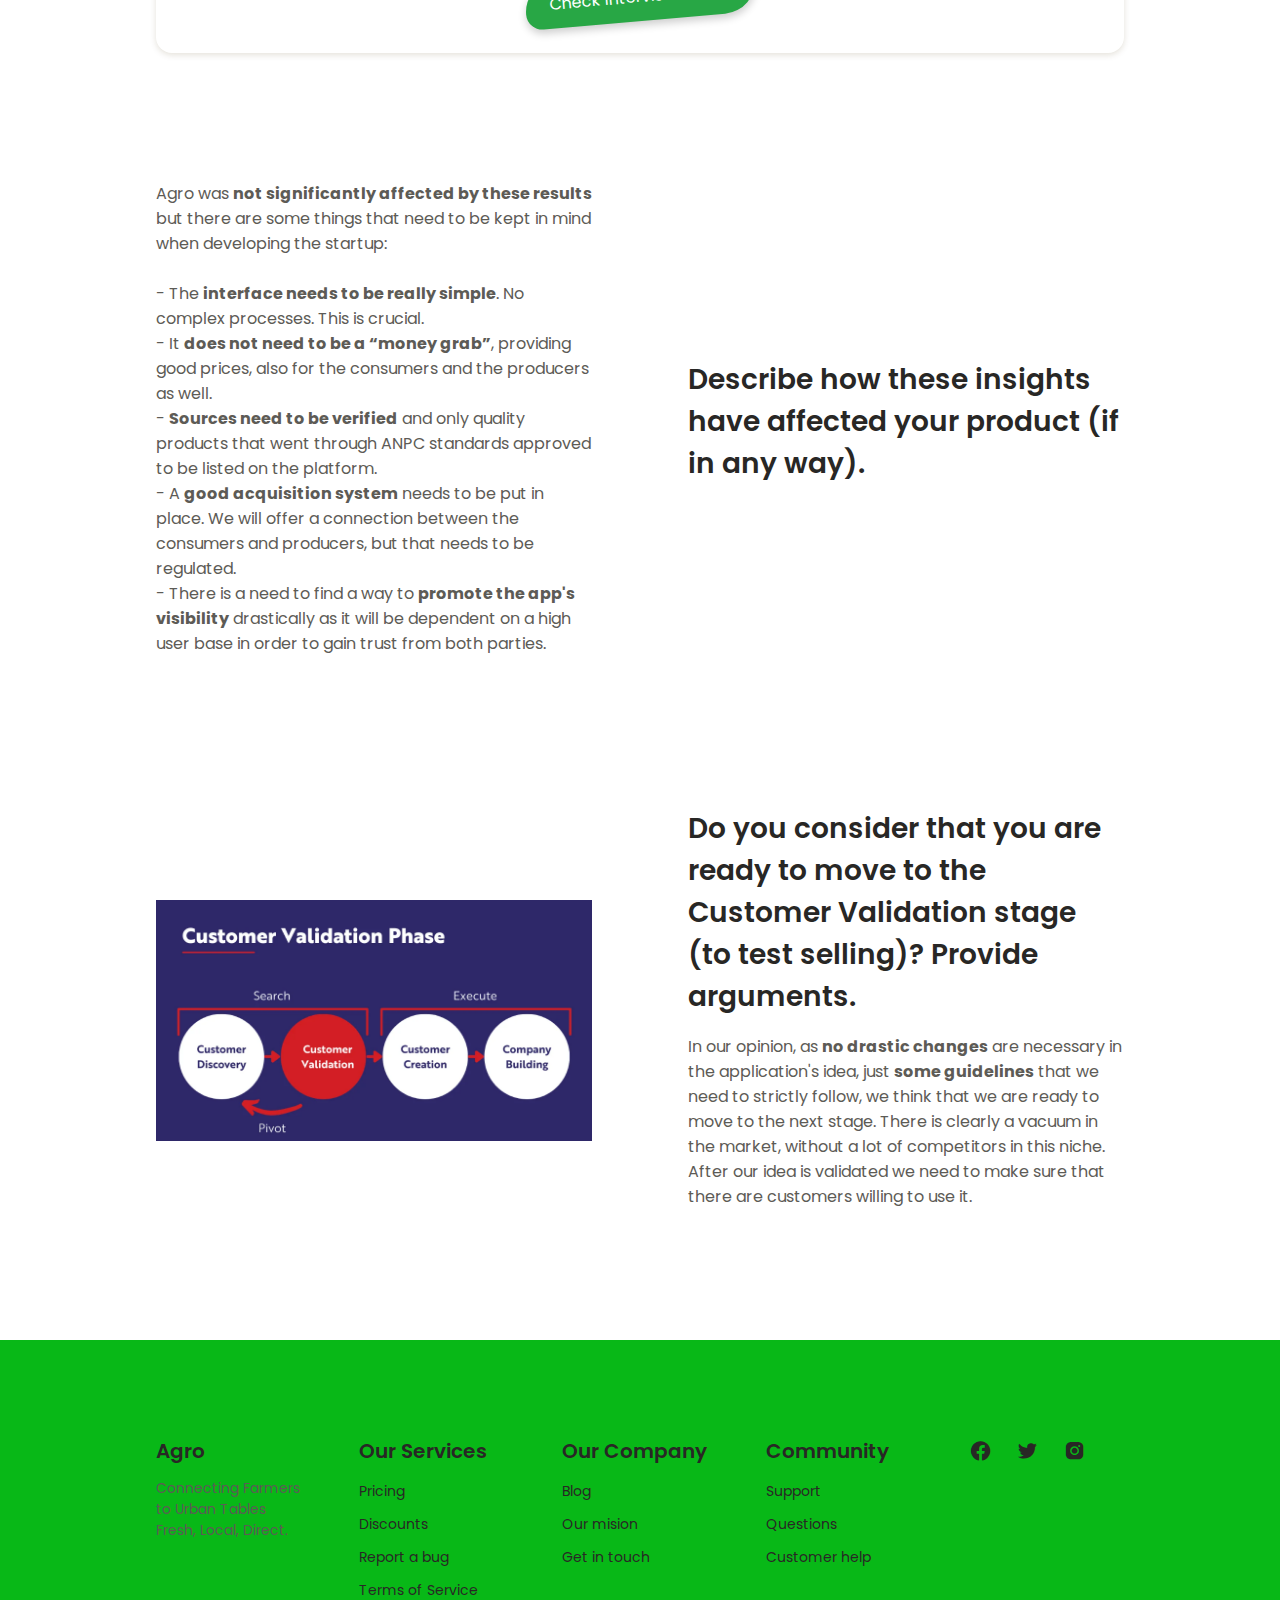
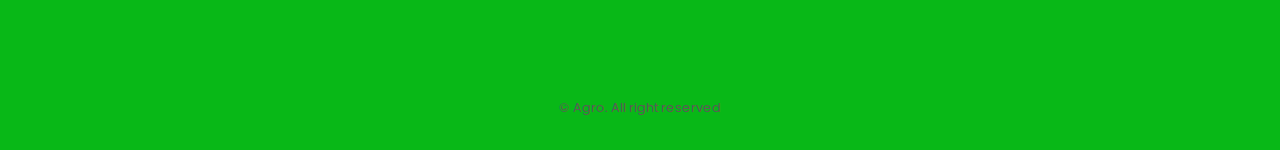
==== commit c749b60f: "M2 - repaired and M3 added" ====
--- a/milestone2.html
+++ b/milestone2.html
@@ -38,19 +38,48 @@
 
   <br /><br />
 
+  <section class="services section container" id="milestones">
+    <h2 class="section__title">Milestones</h2>
+    <div class="services__container grid">
+        <div class="services__data">
+            <h3 class="services__subtitle"><a href="./index.html" class="nav__link active-link">Milestone 1</a></h3>
+        </div>
+
+        <div class="services__data">
+            <h3 class="services__subtitle">
+                <a href="./milestone2.html" class="nav__link active-link">Milestone 2</a>
+            </h3>
+        </div>  
+        
+        
+        <div class="services__data">
+          <h3 class="services__subtitle">
+              <a href="./milestone3.html" class="nav__link active-link">Milestone 3</a>
+          </h3>
+      </div> 
+
+    </div>
+</section>
+
   <section class="security section container" id="how_do_you_identified_the_problem">
     <div class="security__container grid">
       <div class="security__data">
         <p class="security__description">
-          We identified the problem through a team colleague. He had noticed that there are a lot of people who want to
-          buy
-          products from local producers, but don't have the opportunity to meet or get to know such people. Also, a few
-          of us
-          knew local producers who would have products to sell from their own production, but do not know how to
-          advertise and
-          sell them. We thought that an app could be a solution to this problem, as it could create a conducive
-          environment for
-          buyers and sellers to fulfill their needs.
+          During the brainstorming session necessary to come up with an idea of a startup, all of us realized that, 
+          especially on the consumer side, there is a great demand of farmers products in the ranks of people living 
+          in the town without access to them.<br><br>
+          <b>Firstly</b>, consumers might say that they can get these products at the supermarket or the local farmer market, 
+          but these products usually come at a really high price and their origin cannot be validated, thus providing 
+          a psychological barrier to the consumer.<br><br>
+          <b>Secondly</b>, on the farmers side, there were some cases where producer interest was validated:<br><br>
+          - <b>Local producers</b> in the countryside having a great orchard, and producing more than they could ever eat, but 
+          not having a space to sell their harvest in order to maximize profits.<br>
+          - <b>Producers who do not have an open market</b> and are forced to sell their products to middle men in order to make 
+          some money.<br>
+          - <b>Farmers</b> who do not have enough visibility and think they will never be successful.<br><br>
+          Thus, by taking into account these memos obtained from real cases during our brainstorming we found the problem 
+          we want to solve.
+
         </p>
       </div>
 
@@ -64,16 +93,14 @@
       <div class="app__data">
         <h2 class="section__title-center">Customer discovery </h2>
         <p class="app__description">
-          As in any application selling goods, there are two types of users: buyers and sellers. At the of buyers,
-          we talked to friends, work colleagues, relatives, close friends. We observed their needs and preferences,
-          the fact that most of them stick to supermarket products either out of convenience or lack of access to
-          traditional
-          products. In terms sellers, we used the OLX platform. There we contacted different sellers, some of them gave
-          us a
-          nice answer, others not. The problems identified here were slow promotion to customers, and the fact that for
-          ads to
-          be popular, you have to invest money in monthly promotion. Transportation to buyers is also a problem for the
-          seller
+          Our plan of customer discovery was to identify where we could find the persons that fit into one of the 
+          two parties: <b>consumers or producers</b>.<br><br>
+          - <b>For consumers</b> we planned to ask friends, work colleagues, parents, friends.<br>
+          - <b>For producers</b> we planned to use the chat functionality of the OLX site, where a lot of local farmers can be 
+          found.<br><br>
+          After this generalized <b>customer segment</b> has been identified, by mining the interviews responses, we could get a 
+          sense into the more granular customer segments.
+
         </p>
       </div>
 
@@ -81,18 +108,133 @@
 
     </div>
   </section>
+
+  <section class="services section container" id="process">
+    <h2 class="section__title">Detailed process </h2>
+    <div class="grid">
+        <div class="services__data">
+          <img src="assets/img/M2 - 1.png" alt="Large Image" style="width: 100%; height: auto;">
+            <p class="services__description">The customer discovery process was divided into two parts.<br><br>
+              <div style="border-radius: 50px; box-shadow: 0 5px 15px rgba(0,0,0,0.2); padding: 10px;"
+              class="container-cDiscovery"
+              >
+                  <b>Consumer Discovery</b><br><br>
+                Potential consumers were identified among friends, work colleagues, parents, parents' friends, by tailoring their 
+                interests in buying quality goods at a proper price.
+                The interviews were performed face to face by asking a number of 4 questions and the most relevant part of the response 
+                was taken into consideration. Some of these interviews were also recorded to provide authenticity, while some of them 
+                were held in a spontaneous manner when we met these persons, writing down their answers in a file.<br><br>
+                
+                <h2><span style="color: black; text-shadow: 0 0 8px #00ff00, 0 0 12px #00ff00, 0 0 16px #00ff00;">Consumers questions:</span></h2><br>
+                <div style="text-align: left;">
+                  <b>1.	Cum ai ales alimentele pe care le cumperi? Ce factori sunt cei mai importanți pentru tine, 
+                    precum prețul, proveniența sau metoda de cultivare?</b><br>
+        
+                  <b>2.	Cât de des ai cumperat produse bio și de unde le-ai achiziționat? Care au fost ultimele produse bio pe care 
+                    le-ai cumpărat și ce te-a făcut să le alegi?</b><br>
+        
+                  <b>3.	Ai avut vreodată dificultăți în a găsi produse bio la calitatea sau în cantitatea dorită? 
+                    Cum ai gestionat aceste situații?</b><br>
+        
+                  <b>4.	Cum ar fi pentru tine experiența ideală de a 
+                    cumpăra produse bio? Ai prefera să mergi la fermieri locali sau
+                    să ai posibilitatea de a le primi direct acasă?</b><br><br>
+                </div>
+              </div>
+
+              <br><br>
+
+              <div style="border-radius: 50px; box-shadow: 0 5px 15px rgba(0,0,0,0.2); padding: 10px;"
+              class="container-pDiscovery">
+                <b>Producer Discovery</b><br>
+              The interviews were held by contacting producers on the OLX platform. A low number of individuals responded, thus 
+              prompting us to do some recorded interviews as well.<br><br>
+              <h2><span style="color: black; text-shadow: 0 0 10px #00f, 0 0 20px #00f, 0 0 30px #00f;">Producers questions:</span></h2><br>
+              <div style="text-align: left;">
+                <b>1.	Cum vinzi produsele tale în acest moment?
+                  Care sunt principalele canale prin care reușești 
+                  să ajungi la clienți?</b><br>
+      
+                <b>2.	Care sunt provocările cu care te confrunți 
+                  atunci când încerci să vinzi direct 
+                  către consumatori?</b><br>
+      
+                <b>3.	Ai încercat ceva până acum pentru a atrage 
+                  mai mulți clienți sau pentru a simplifica 
+                  procesul de vânzare? Cum a funcționat?</b><br>
+      
+                <b>4.	Cum crezi că ar putea o platformă online 
+                  să te ajute în procesul de vânzare? 
+                  Ce ar trebui să facă pentru a-ți fi cu 
+                  adevărat utilă?</b><br><br>
+              </div>
+              </div>
+
+              <br><br>
+              
+              <h2><span style="color: black; text-shadow: 0 0 8px #00ff00, 0 0 12px #00ff00, 0 0 16px #00ff00;">Main Key Results and Conclusions:</span></h2><br>
+              <h3><span style="color: black; text-shadow: 0 0 8px #a8e6a1;">Consumers</span></h3><br>
+              <b>What matters the most when buying goods?</b>
+              It seems that the key factors in buying goods are a good price and the quality of the ingredients. This is the goal of 
+              Agro as most quality products have a high price in the supermarket or marketplaces and by connecting the consumers with 
+              the producers, we find a way to get a lower price for more quality.<br><br>
+    
+              <b>Where do you buy your natural goods, if you are buying bio goods?</b>
+              Most of the people that buy bio goods reported that they usually buy from the marketplace or the supermarket, with a low 
+              number reporting that they know a local producer. This yields an opportunity for Agro to fill the gap and attract more 
+              customers to buy from local producers and know them better.<br><br>
+    
+              <b>How often did you buy bio goods in the last period?</b>
+              Here the results are quite mixed between often and rarely, proving that there are factors which stop people from buying 
+              bio goods more often, as seen in the other insights, probably the price.<br><br>
+    
+              <b>Did you encounter difficulties when buying bio goods? How did you mitigate?</b>
+              Here the results are again mixed, with the people that encountered difficulties saying that they usually tried harder to 
+              find them and searched specialized stores and local producers. Agro could become a source for people with these difficulties.<br><br>
+    
+              <b>Where do you want your goods to be delivered?</b>
+              Most of the people said that they want a combination of visiting the farmer and receiving goods at home. This is what Agro 
+              will be tailored to do.<br><br>
+    
+              <h3><span style="color: black; text-shadow: 0 0 8px #a8e6a1;">Producers:</span></h3><br>
+              Producers usually sell through known people and the OLX platform (normal considering it is the platform we asked the questions 
+              through).
+              Agro needs to offer better services than OLX in order to attract these producers.<br>
+    
+              The biggest difficulty producers encountered is that they found people who were not really keeping their word, as there is no 
+              optimized mechanism of processing the transactions and receiving the goods. Agro aims to solve that.<br>
+    
+              Most of them increase their number of clients through recommendations. Through Agro they will get greater visibility, as it 
+              will foster a big number of clients.
+              Regarding an application that might solver their problem, the producers underlined the need for it to be really simple. Only 
+              in that case it would be useful, considering that farmers are usually older people.
+              We need to keep in mind that as we are moving forward with the application.<br><br>
+                </p>
+            <div>
+              <a href="https://drive.google.com/drive/folders/1UCq56v-l50B_Xqwdoly7kI2sEGqZCZ-i" 
+                class="button_leaf"
+                onmouseover="this.style.backgroundColor='#218838'; this.style.transform='rotate(-3deg) scale(1.05)';"
+                onmouseout="this.style.backgroundColor='#28a745'; this.style.transform='rotate(-5deg) scale(1)';">
+                Check Interviews Proof
+              </a>
+
+            </div>
+        </div>
+    </div>
+</section>
 
   <section class="app section container" id="product_updates">
     <div class="app__container grid">
       <div class="app__data">
 
         <p class="app__description">
-          Through these interviews we had with different people, we realized that they need a safe place to communicate
-          with each other. Buyers are looking for affordable quality products that have not been chemically processed
-          and
-          sellers are looking for a place where their work is appreciated. We realized that both sides want an app that
-          is
-          as user-friendly and easy to use as possible, where things are clear and unambiguous.
+          Agro was <b>not significantly affected by these results</b> but there are some things that need to be kept in mind when developing the startup:<br><br>
+          -	The <b>interface needs to be really simple</b>. No complex processes. This is crucial.<br>
+          -	It <b>does not need to be a “money grab”</b>, providing good prices, also for the consumers and the producers as well.<br>
+          -	<b>Sources need to be verified</b> and only quality products that went through ANPC standards approved to be listed on the platform.<br>
+          -	A <b>good acquisition system</b> needs to be put in place. We will offer a connection between the consumers and producers, but that needs to be regulated.<br>
+          -	There is a need to find a way to <b>promote the app's visibility</b> drastically as it will be dependent on a high user base in order to gain trust from both parties.
+
         </p>
       </div>
 
@@ -107,21 +249,20 @@
         <h2 class="section__title-center">Do you consider that you are ready to move to the Customer Validation stage
           (to test selling)? Provide arguments.</h2>
         <p class="app__description">
-          We believe we are ready to move into the Customer Validation phase, as we want to have a clear vision of our
-          product and how it can best interact with future customers. In this phase we want to test assumptions and
-          hypotheses about the customer problem, the target market and the product itself by creating anonymous
-          questionnaires. At the same time, given the number of responses to the interviews we have conducted, we
-          have gathered some valuable ideas about what is wanted from a product like a marketplace app for organic
-          and locally produced products.
-        </p>
-      </div>
-
-      <img src="assets/img/problem.JPG" alt="" class="svg__img svg__color app__img">
+          In our opinion, as <b>no drastic changes</b> are necessary in the application's idea, just <b>some guidelines</b> that we 
+          need to strictly follow, we think that we are ready to move to the next stage. There is clearly a vacuum in 
+          the market, without a lot of competitors in this niche.
+          After our idea is validated we need to make sure that there are customers willing to use it.
+
+        </p>
+      </div>
+
+      <img src="assets/img/Customer Validation.png" alt="" class="svg__img svg__color app__img">
 
     </div>
   </section>
 
-  <section class="carousel-container" id="team">
+  <!-- <section class="carousel-container" id="team">
     <h2 class="section__title">Consumer Survey Results</h2>
     <div class="carousel">
       <div class="carousel__track-container">
@@ -146,7 +287,7 @@
       <button class="carousel__button carousel__button--left">❮</button>
       <button class="carousel__button carousel__button--right">❯</button>
     </div>
-  </section>
+  </section> -->
 
   <br />
   <br />
--- a/assets/css/styles.css
+++ b/assets/css/styles.css
@@ -17,6 +17,9 @@
   --container-color: #FFF;
   --scroll-bar-color: hsl(var(--hue), 4%, 85%);
   --scroll-thumb-color: hsl(var(--hue), 4%, 75%);
+
+  --container-cDiscovery-color: rgb(191, 235, 191);
+  --container-pDiscovery-color: rgb(188, 193, 235);
   /*========== Font and typography ==========*/
   --body-font: 'Poppins', sans-serif;
   --biggest-font-size: 2rem;
@@ -99,6 +102,9 @@
   --container-color: hsl(var(--hue), 8%, 16%);
   --scroll-bar-color: hsl(var(--hue), 4%, 32%);
   --scroll-thumb-color: hsl(var(--hue), 4%, 24%);
+
+  --container-cDiscovery-color: #0e8a0a;
+  --container-pDiscovery-color: rgb(23, 23, 161);
 }
 
 /*========== Button Dark/Light ==========*/
@@ -113,6 +119,13 @@
 
 .dark-theme .footer {
   background-color: var(--container-color);
+}
+
+.dark-theme .container-cDiscovery {
+  background-color: var(--container-cDiscovery-color);
+}
+.dark-theme .container-pDiscovery {
+  background-color: var(--container-pDiscovery-color);
 }
 
 /*=============== REUSABLE CSS CLASSES ===============*/
@@ -647,3 +660,23 @@
 .carousel__button--right {
   right: 0;
 }
+
+.container-cDiscovery {
+  background-color: var(--container-cDiscovery-color);
+}
+.container-pDiscovery {
+  background-color: var(--container-pDiscovery-color);
+}
+
+.button_leaf {
+  background-color: #28a745; /* Green background */
+  color: white; /* White text */
+  padding: 12px 24px; /* Padding around text */
+  font-size: 16px; /* Font size */
+  text-decoration: none; /* Remove underline */
+  border-radius: 50px 25px 50px 25px; /* Asymmetrical radius for leaf shape */
+  transform: rotate(-5deg); /* Slight rotation for a leaf tilt */
+  box-shadow: 0px 4px 8px rgba(0, 0, 0, 0.2); /* Subtle shadow */
+  transition: background-color 0.3s, transform 0.3s; /* Smooth hover transition */
+  display: inline-block;
+}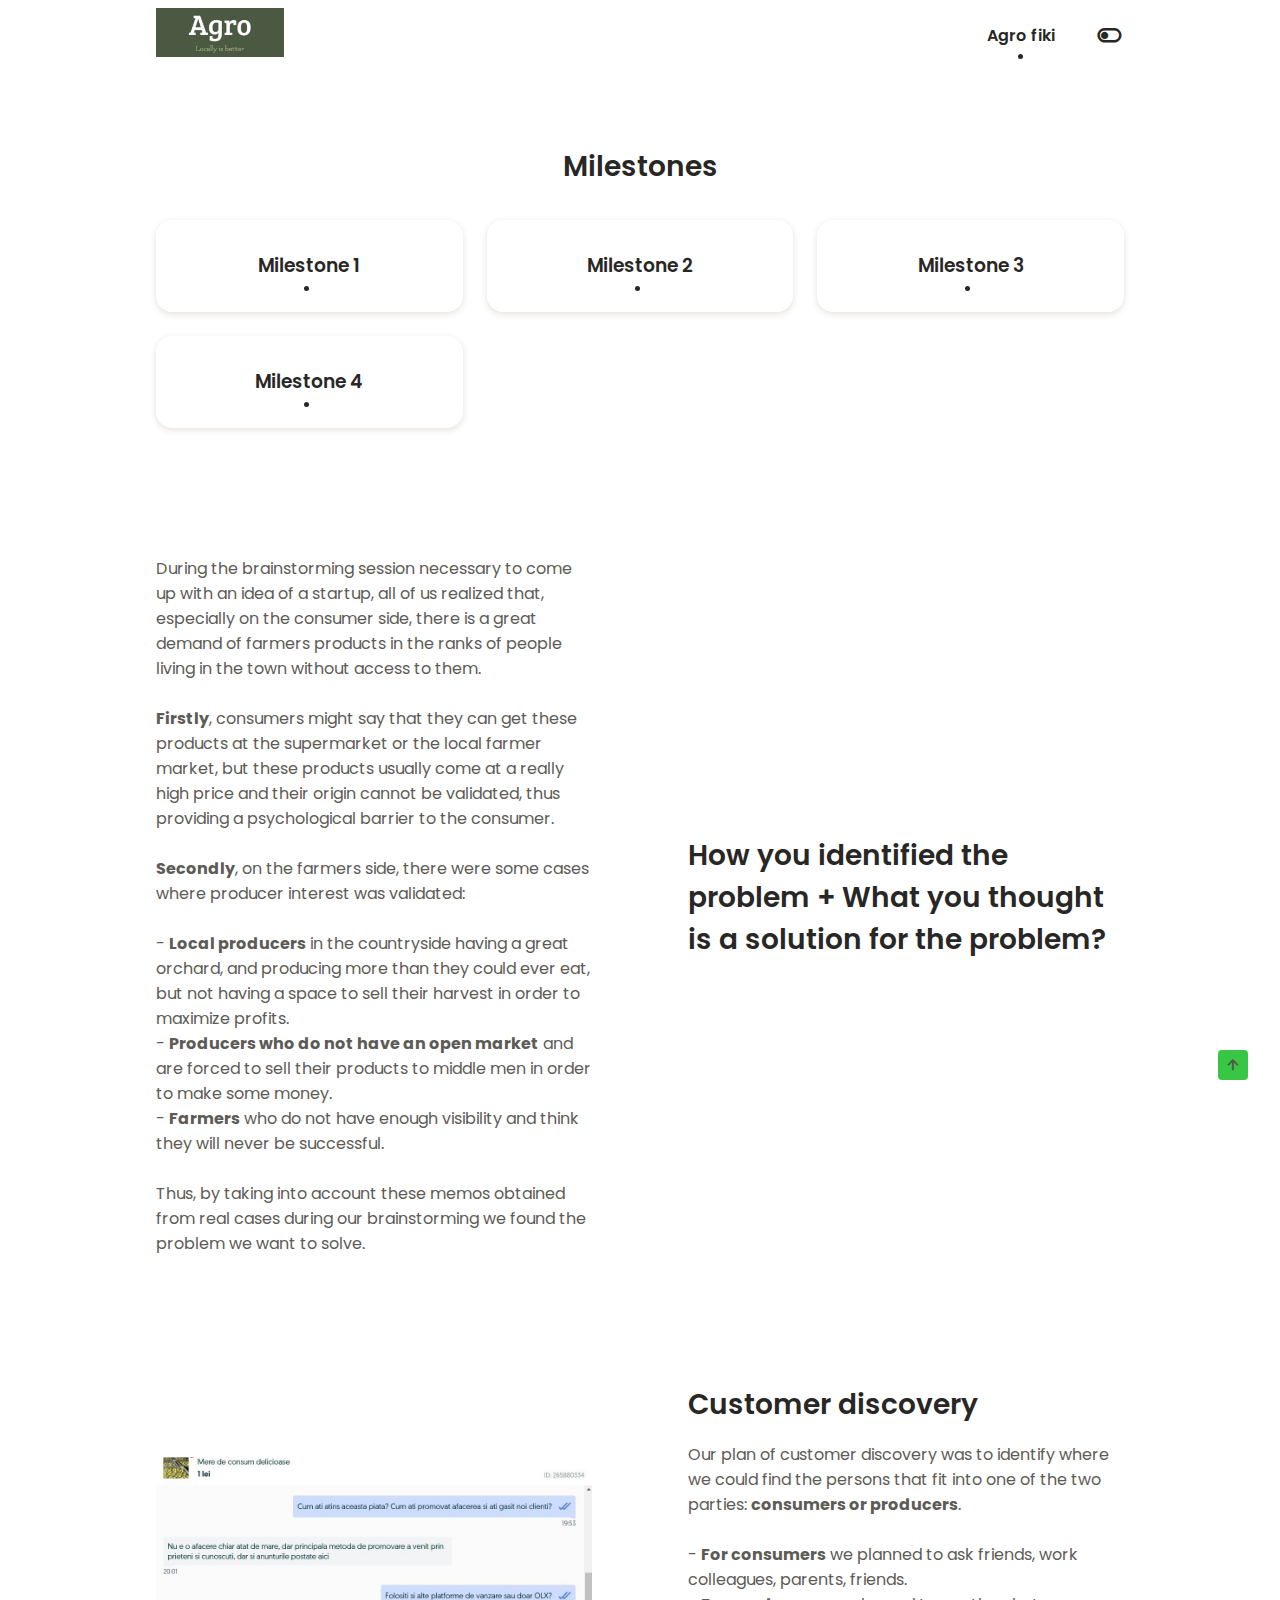
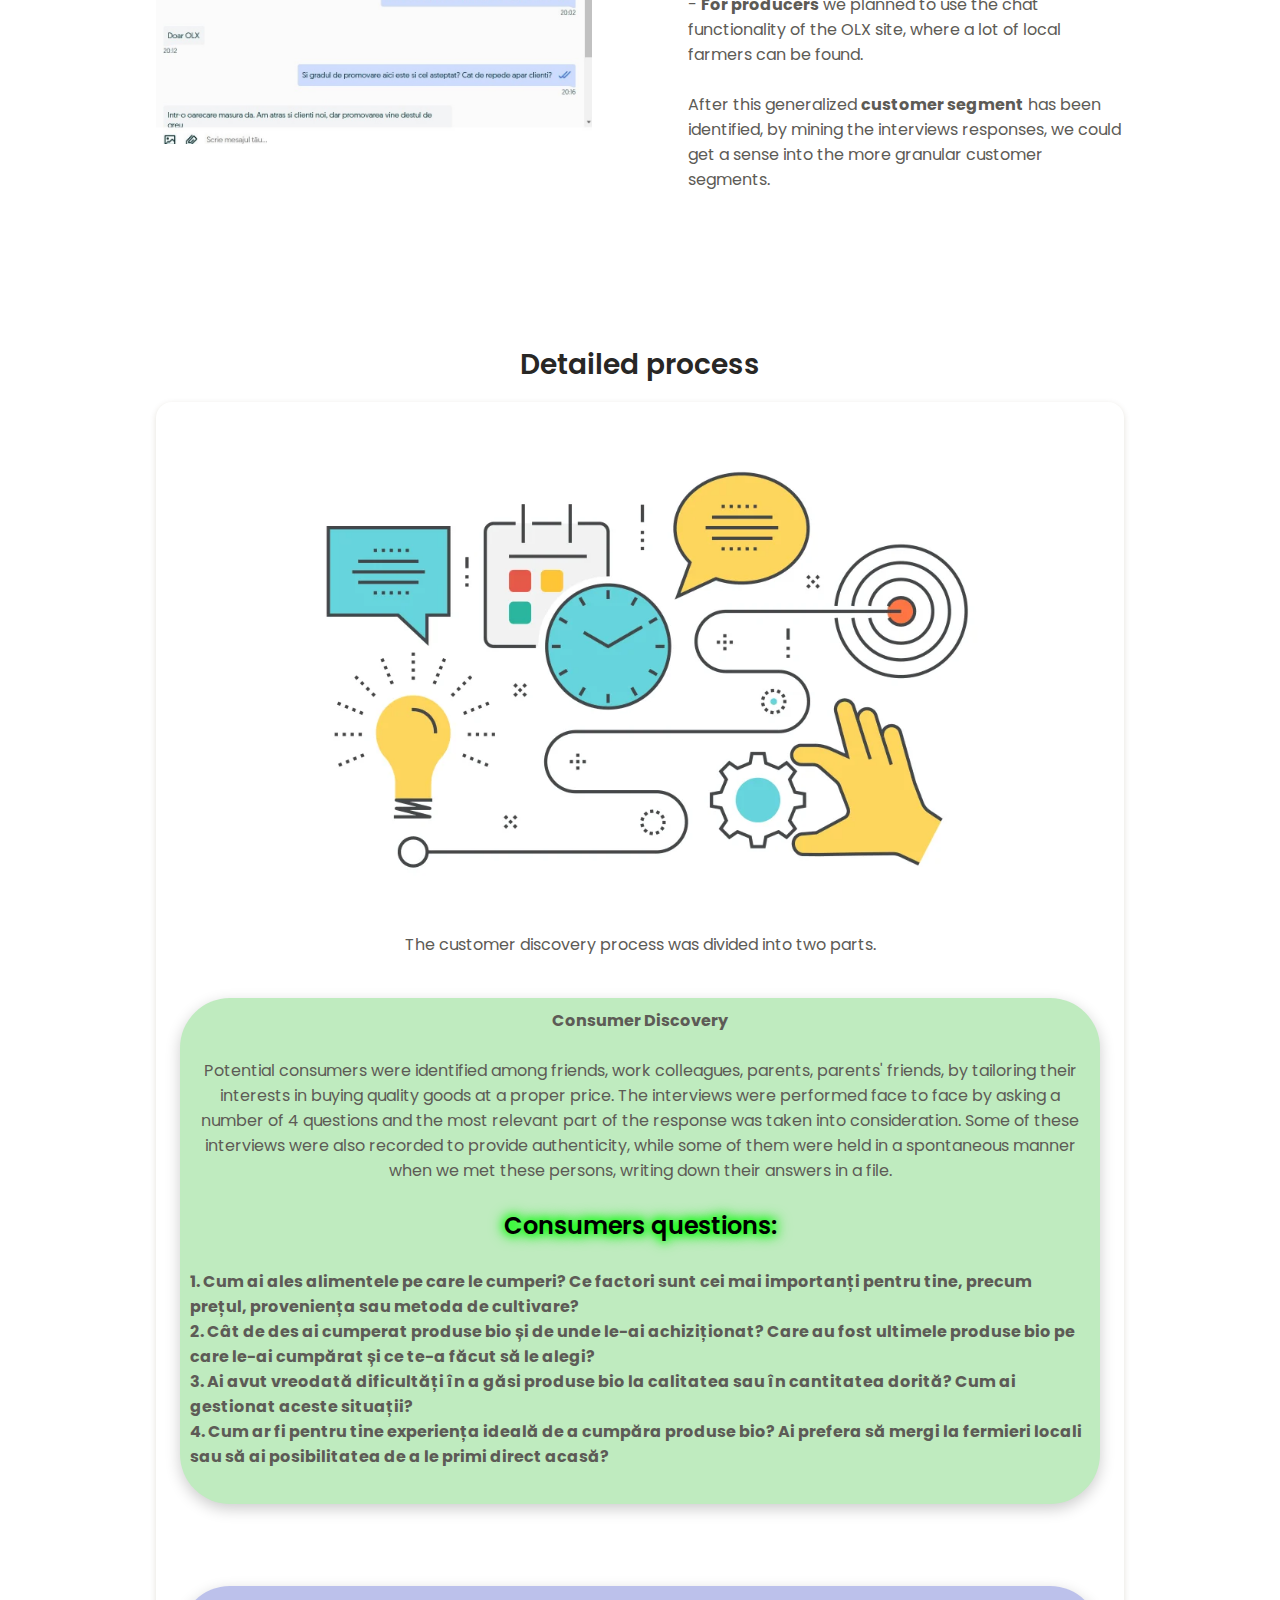
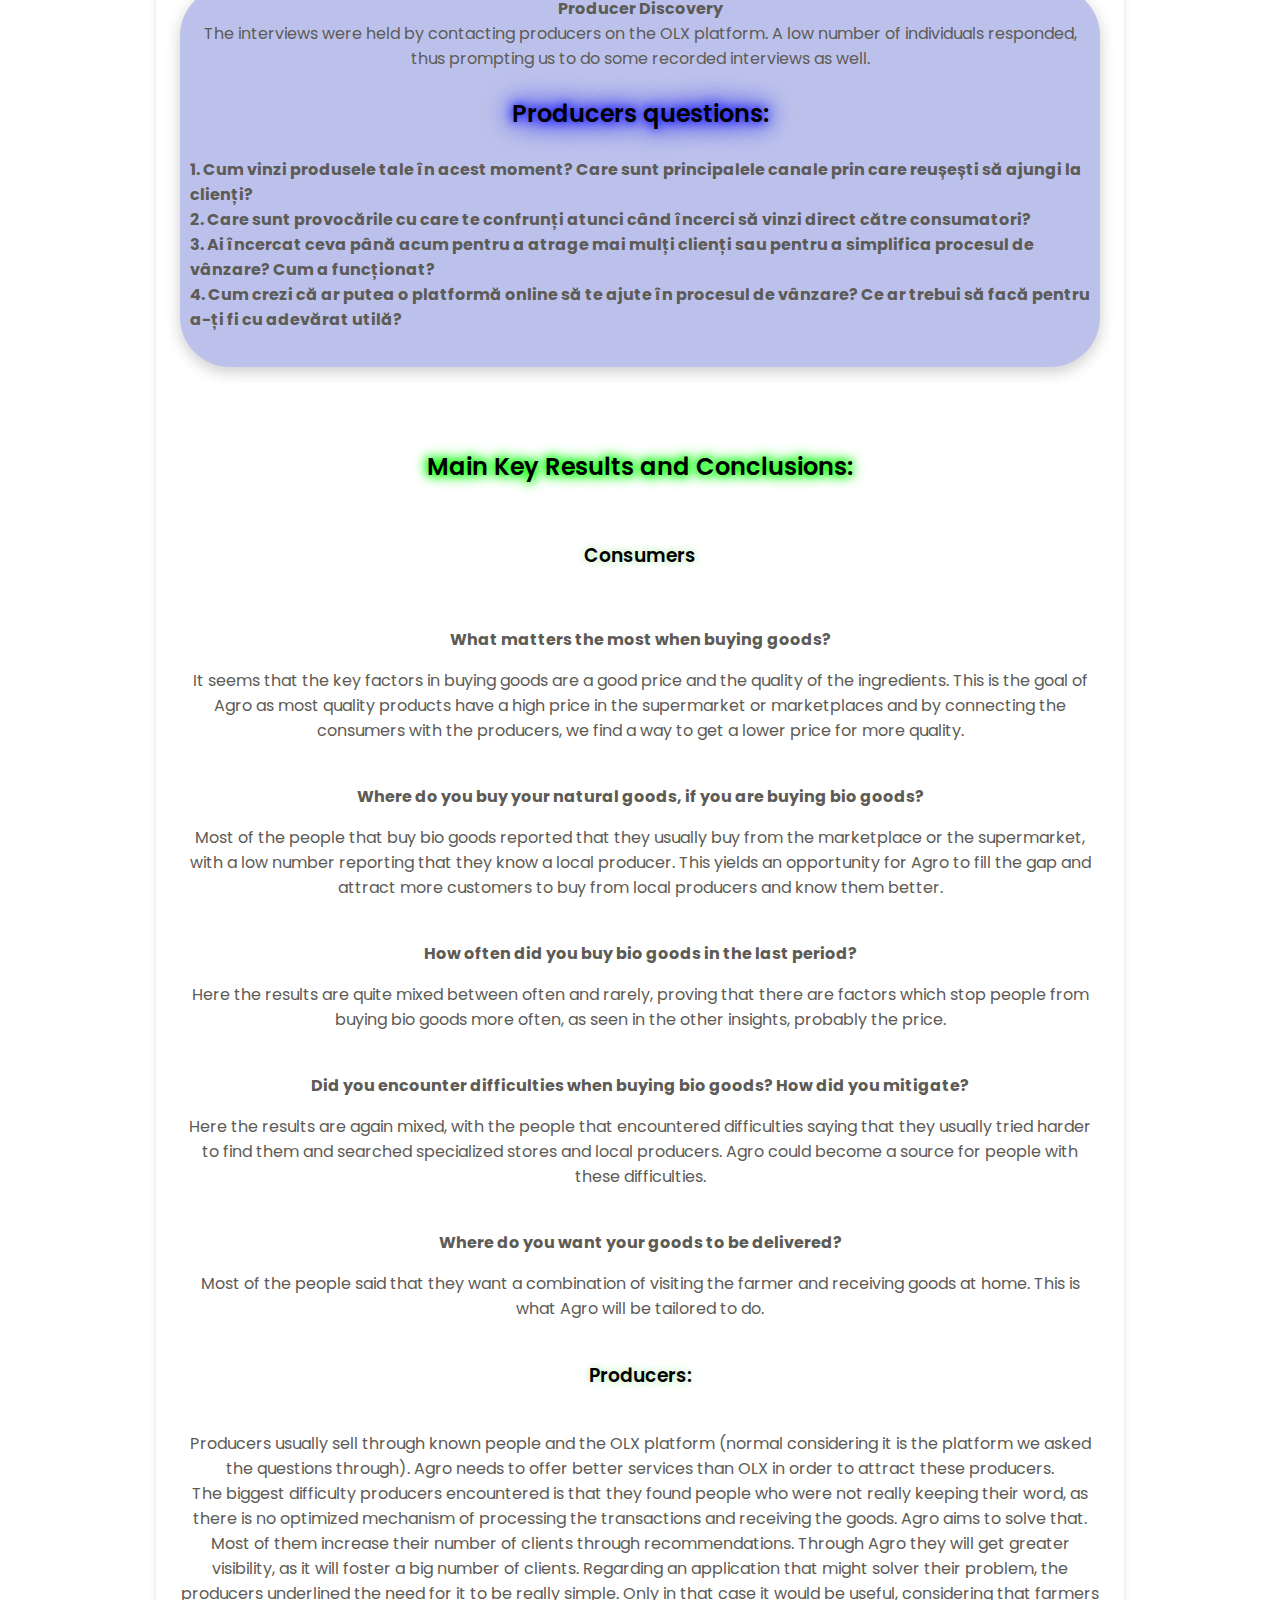
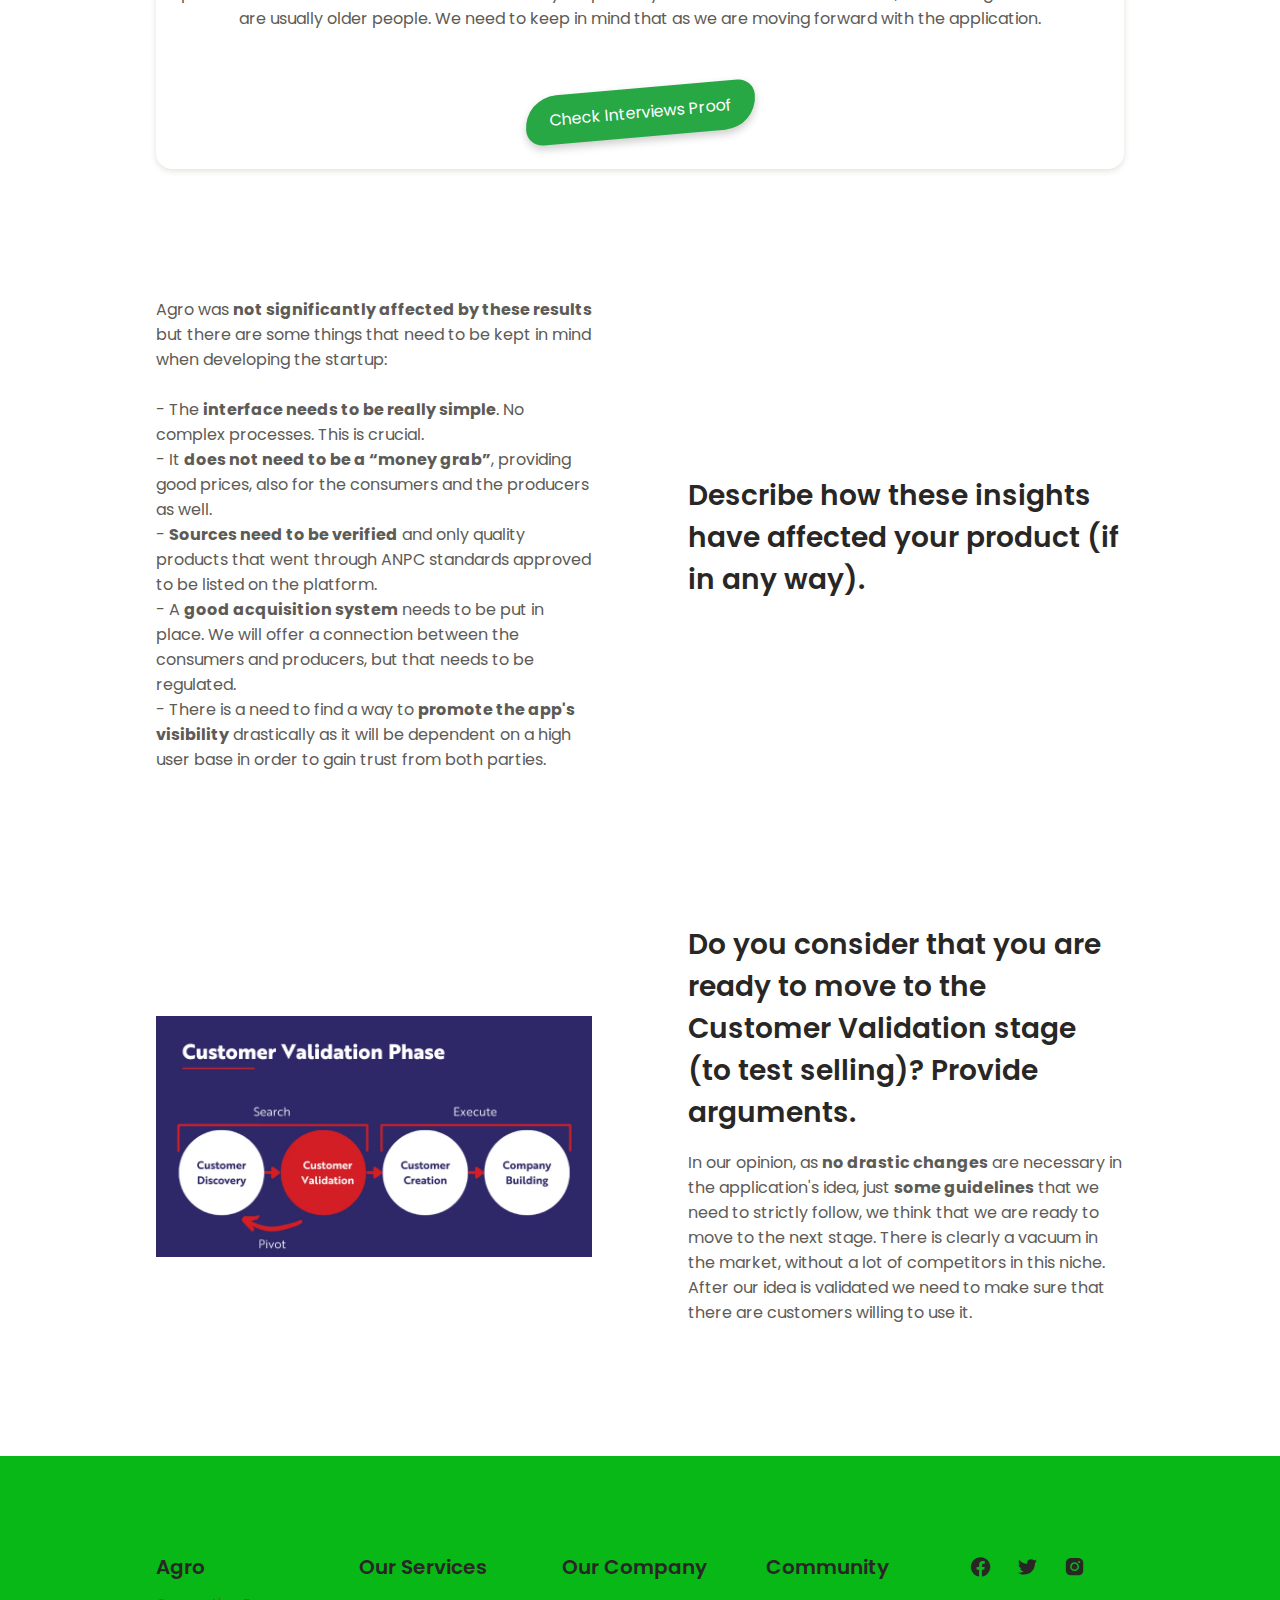
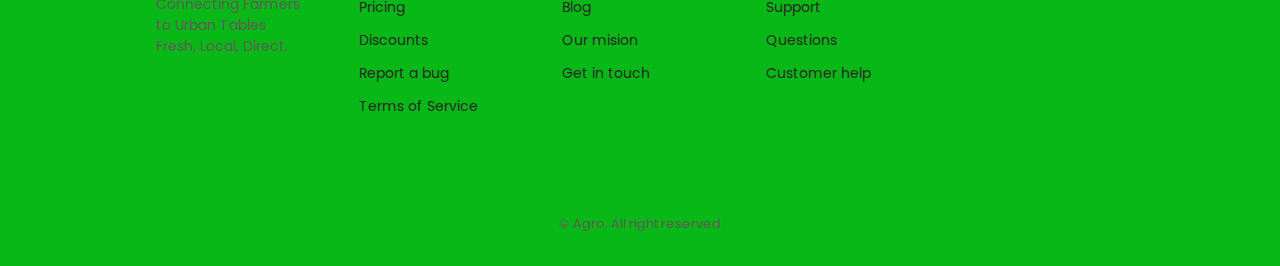
==== commit fd6309fb: "milestone 4" ====
--- a/milestone2.html
+++ b/milestone2.html
@@ -57,6 +57,12 @@
               <a href="./milestone3.html" class="nav__link active-link">Milestone 3</a>
           </h3>
       </div> 
+      
+      <div class="services__data">
+        <h3 class="services__subtitle">
+            <a href="./milestone4.html" class="nav__link active-link">Milestone 4</a>
+        </h3>
+    </div>
 
     </div>
 </section>
@@ -214,7 +220,8 @@
               <a href="https://drive.google.com/drive/folders/1UCq56v-l50B_Xqwdoly7kI2sEGqZCZ-i" 
                 class="button_leaf"
                 onmouseover="this.style.backgroundColor='#218838'; this.style.transform='rotate(-3deg) scale(1.05)';"
-                onmouseout="this.style.backgroundColor='#28a745'; this.style.transform='rotate(-5deg) scale(1)';">
+                onmouseout="this.style.backgroundColor='#28a745'; this.style.transform='rotate(-5deg) scale(1)';0"
+                target="_blank">
                 Check Interviews Proof
               </a>
 
--- a/assets/css/styles.css
+++ b/assets/css/styles.css
@@ -679,4 +679,9 @@
   box-shadow: 0px 4px 8px rgba(0, 0, 0, 0.2); /* Subtle shadow */
   transition: background-color 0.3s, transform 0.3s; /* Smooth hover transition */
   display: inline-block;
+}
+
+.lista-bullet {
+  list-style-type: disc;
+  margin-left: 20px;
 }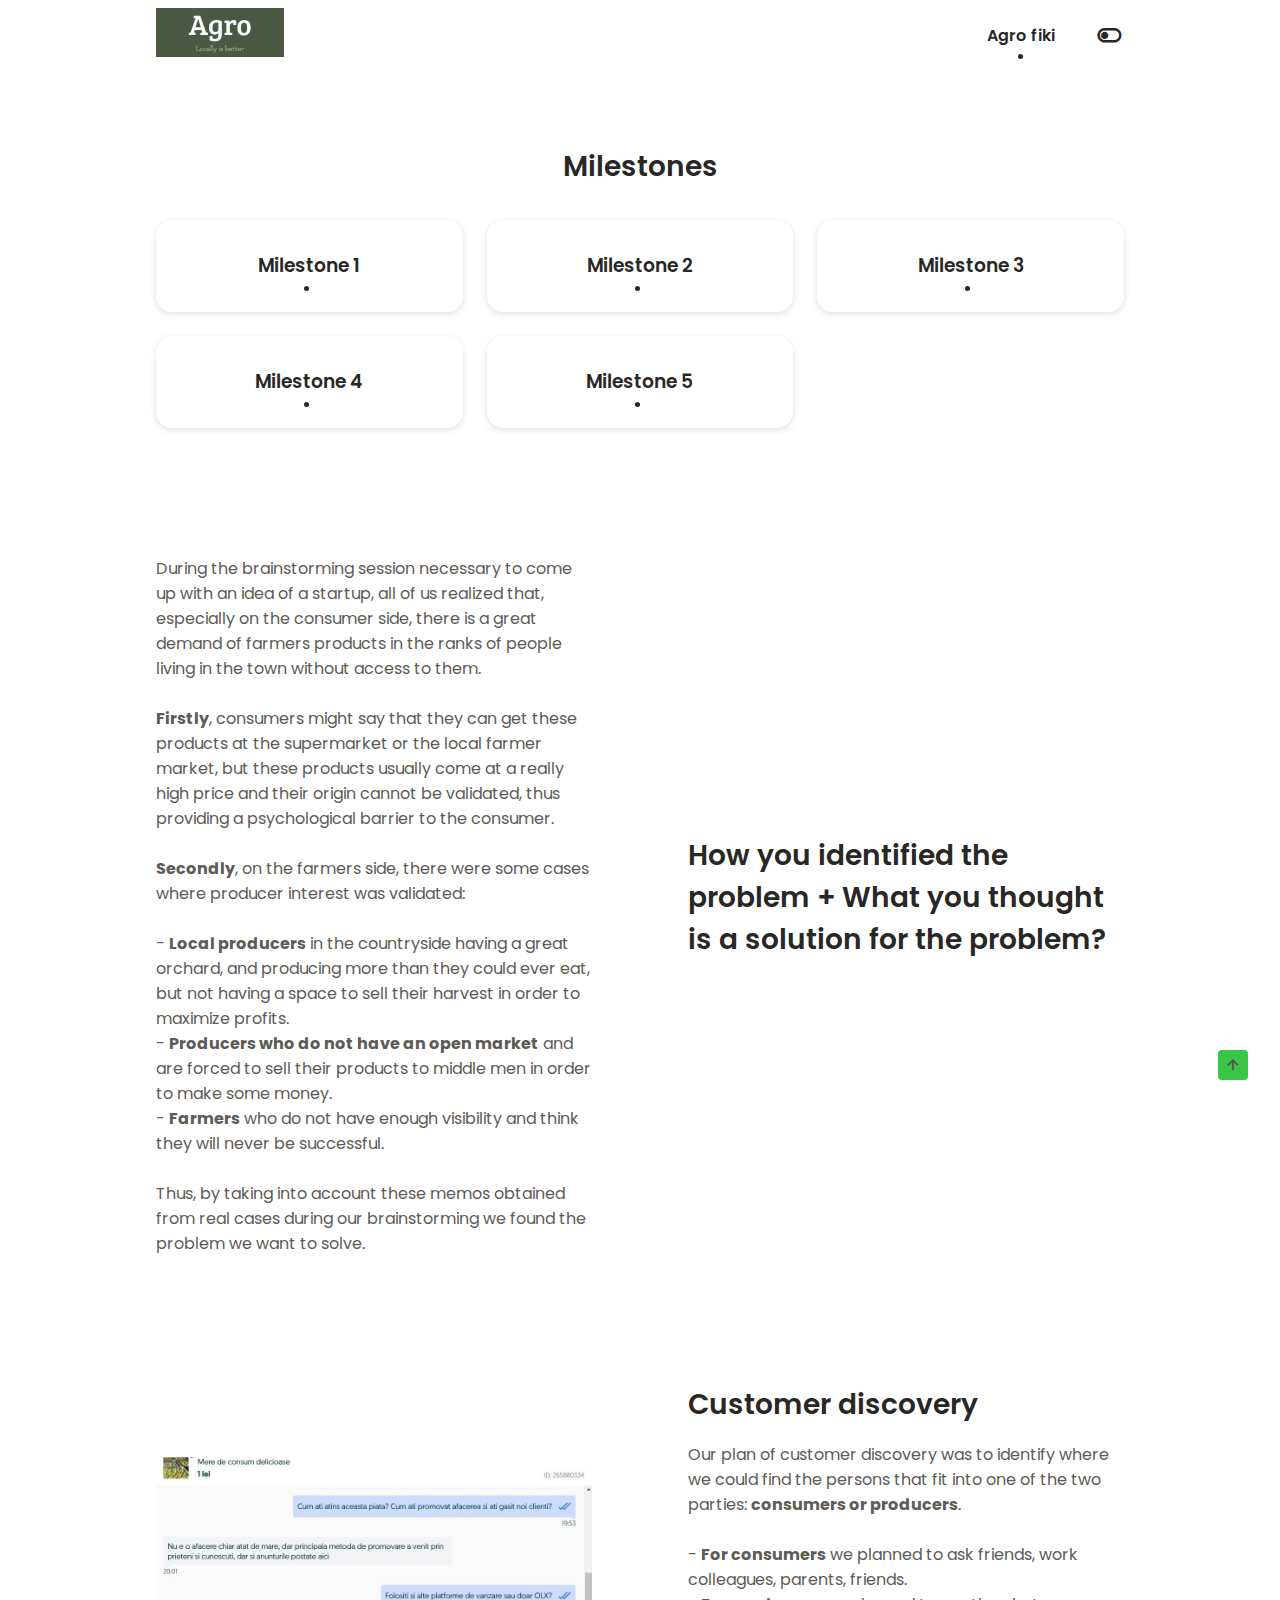
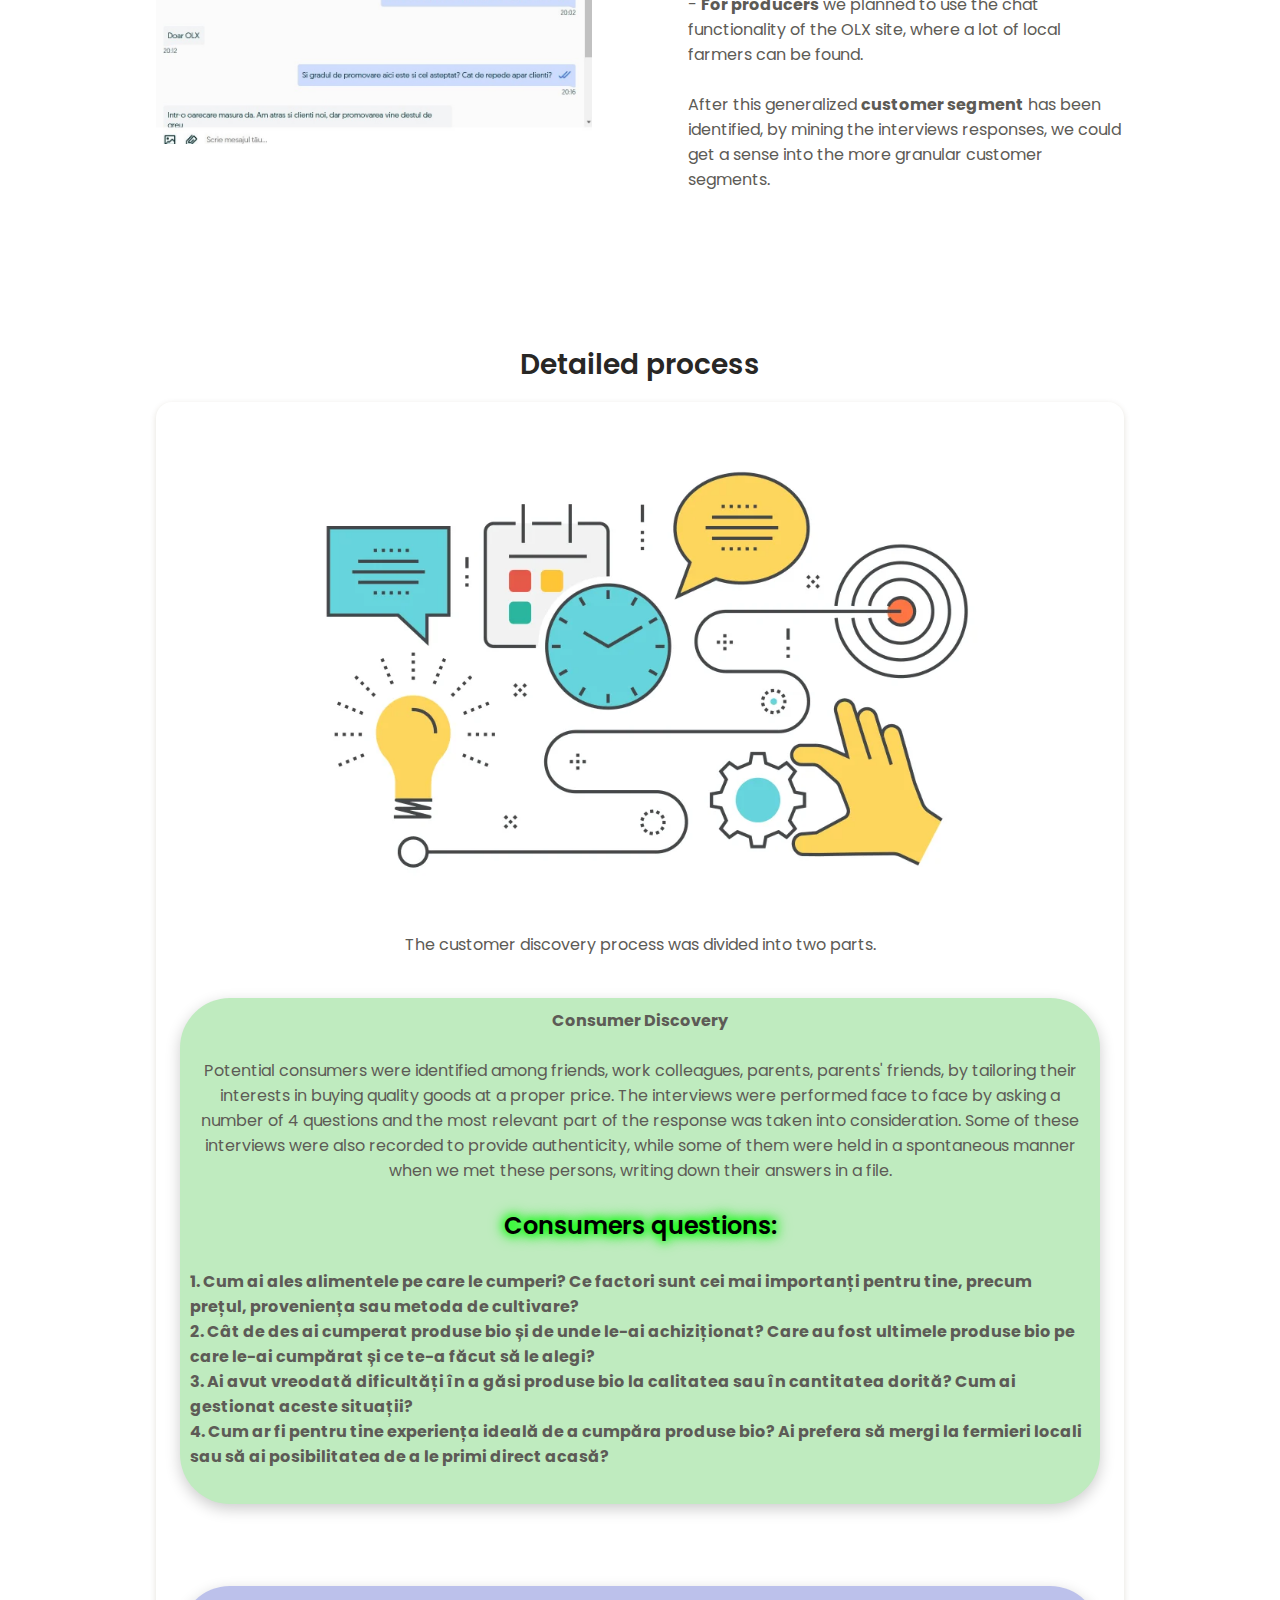
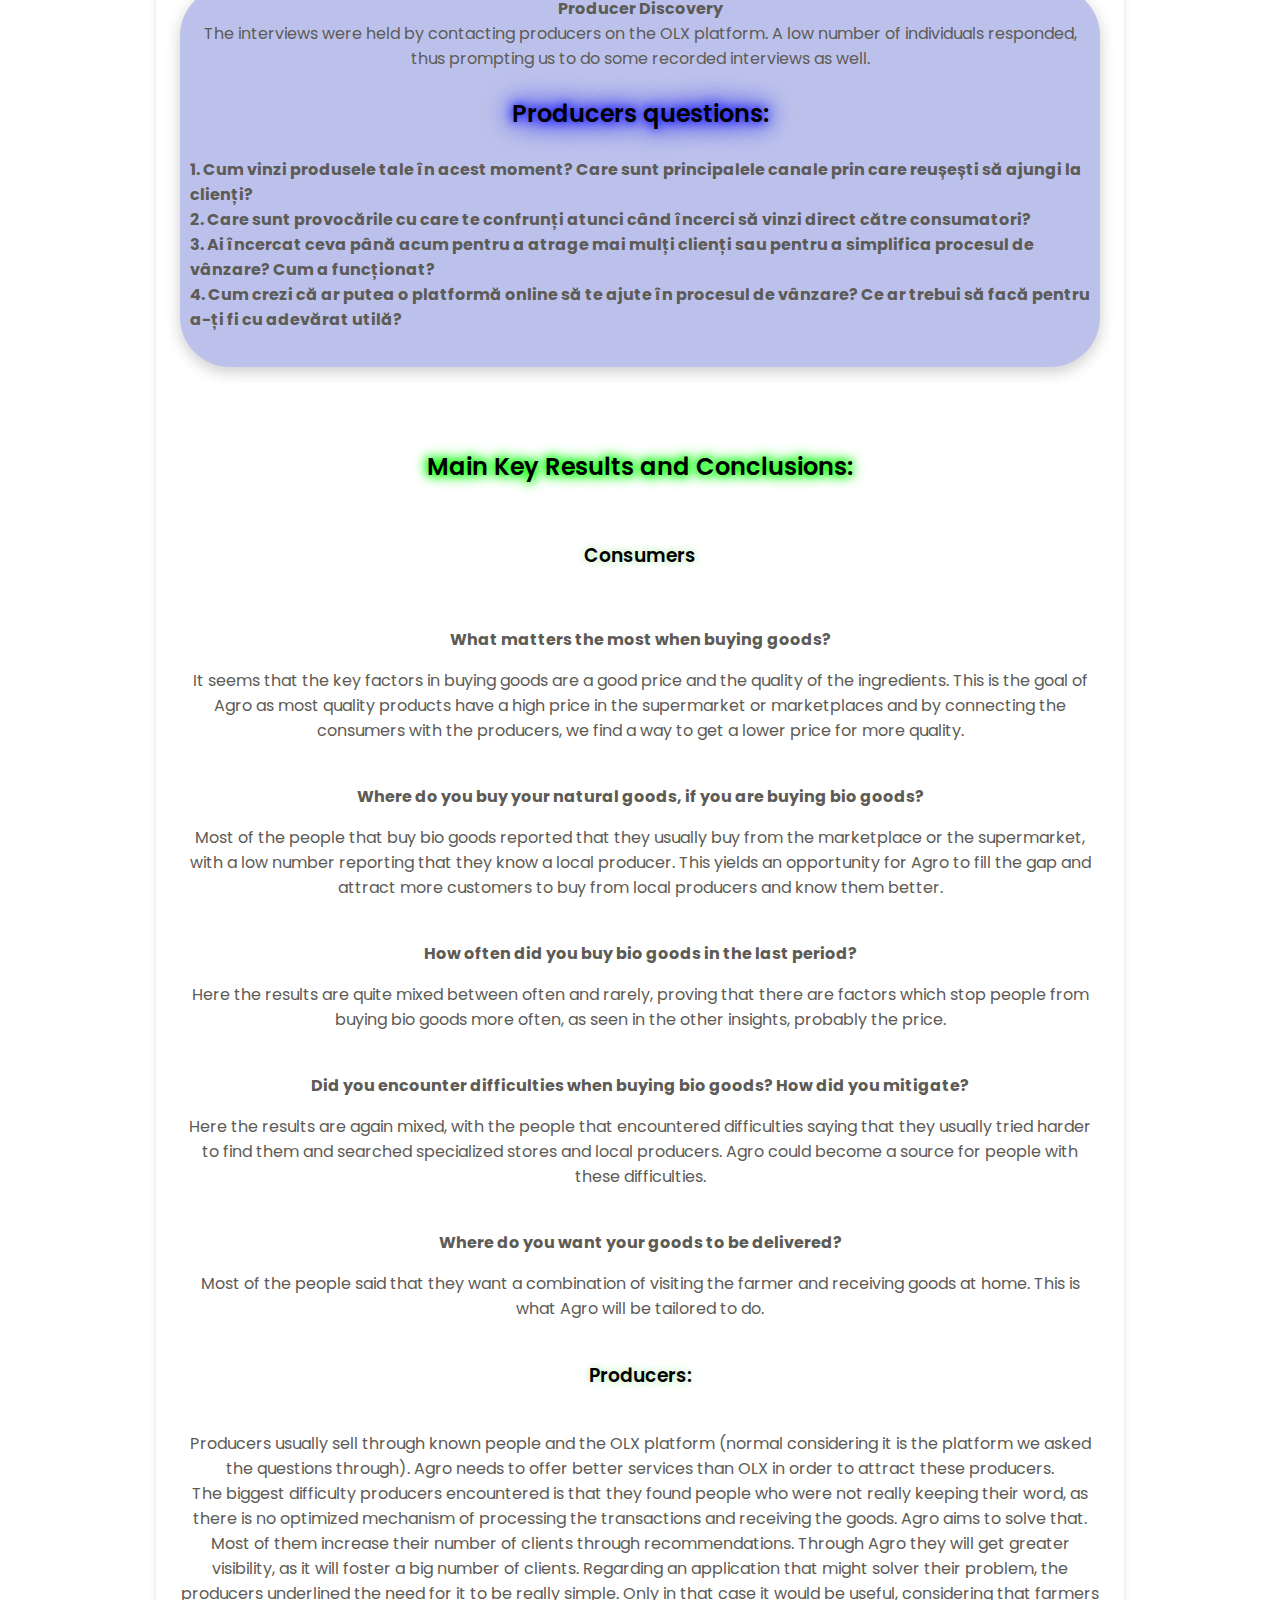
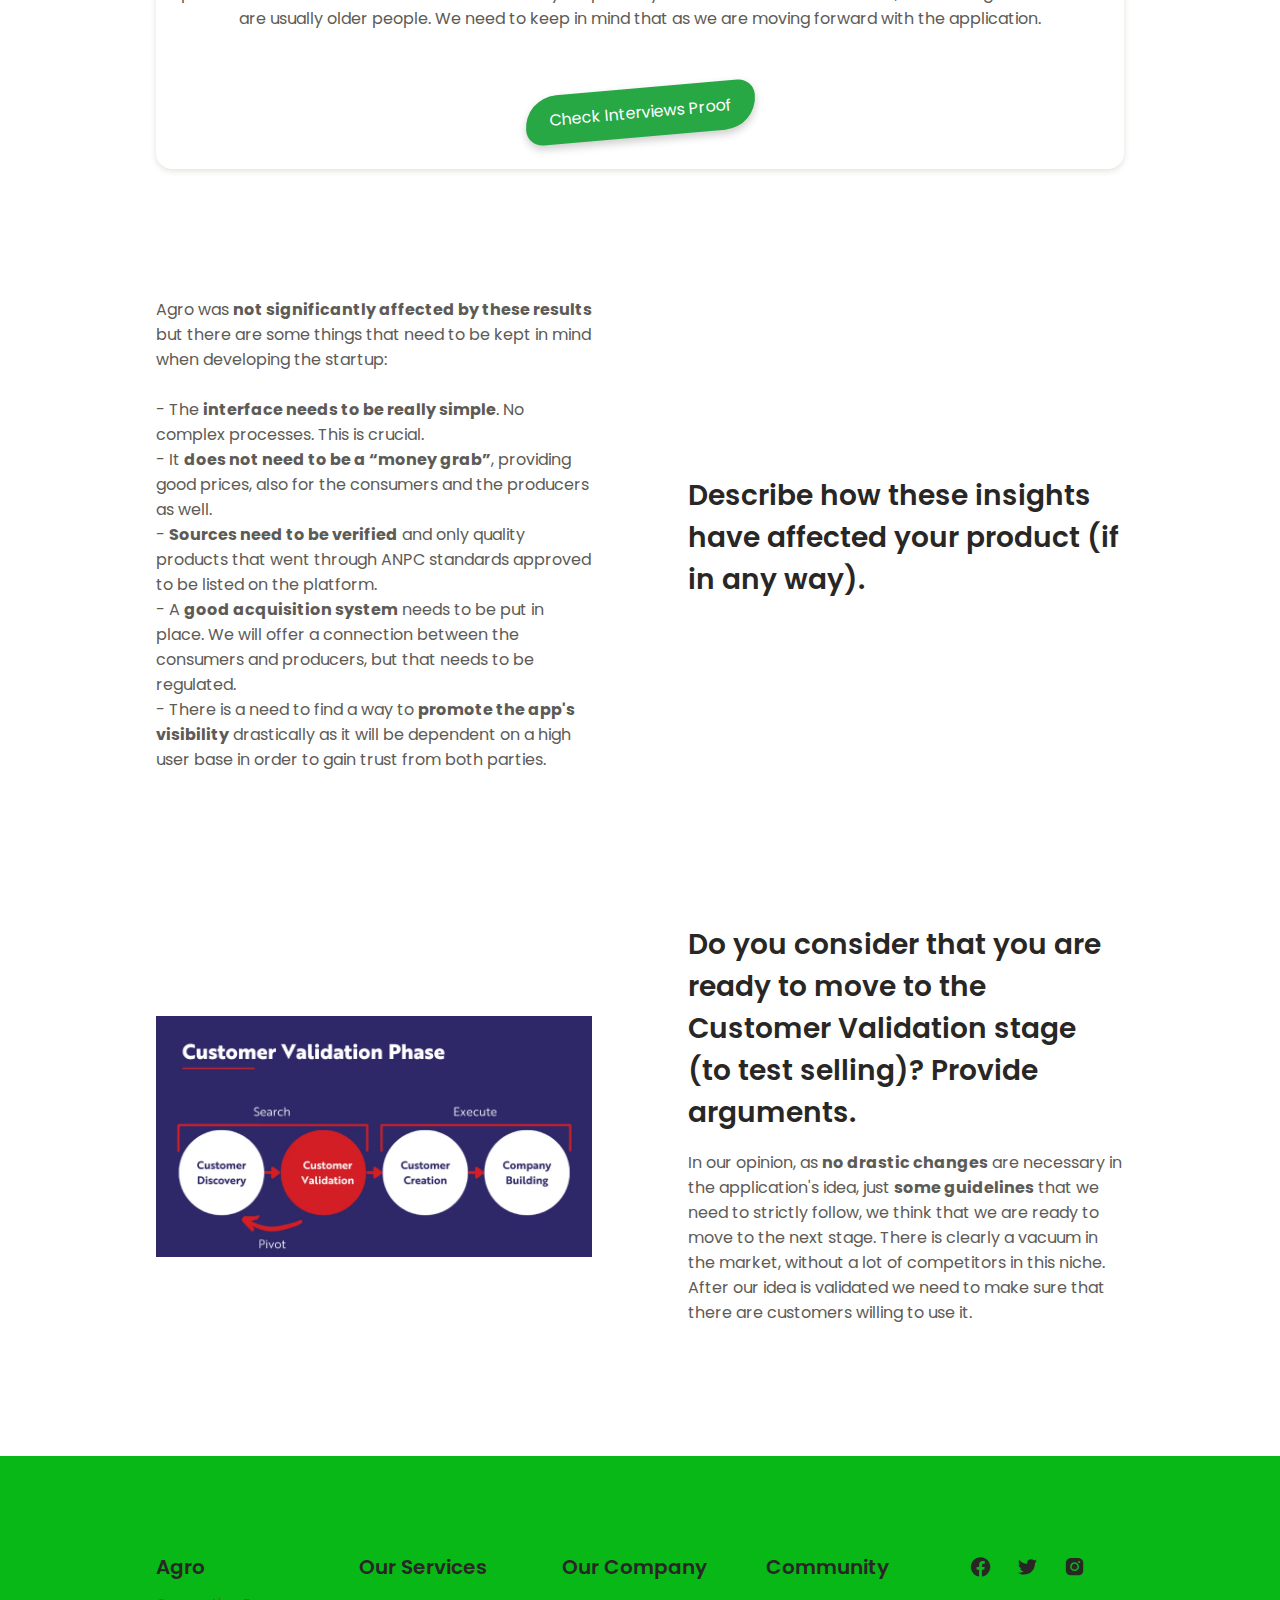
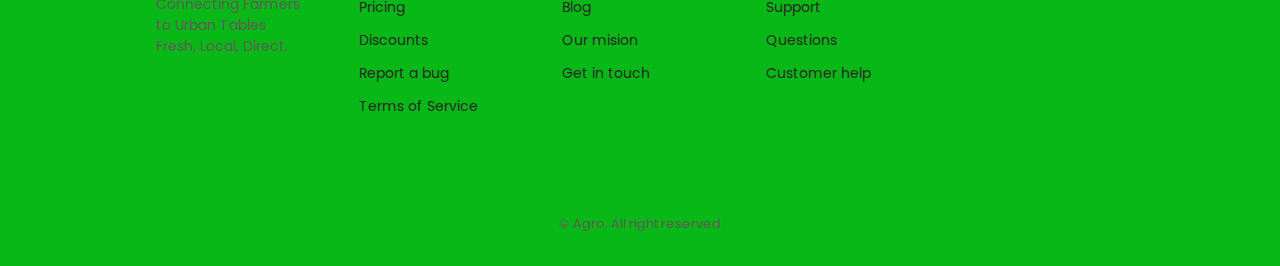
==== commit 285c1538: "Milestone 5" ====
--- a/milestone2.html
+++ b/milestone2.html
@@ -62,6 +62,14 @@
         <h3 class="services__subtitle">
             <a href="./milestone4.html" class="nav__link active-link">Milestone 4</a>
         </h3>
+    </div>
+
+    <div class="services__data">
+      <h3 class="services__subtitle">
+        <a href="./milestone5.html" class="nav__link active-link"
+          >Milestone 5</a
+        >
+      </h3>
     </div>
 
     </div>
@@ -217,7 +225,7 @@
               We need to keep in mind that as we are moving forward with the application.<br><br>
                 </p>
             <div>
-              <a href="https://drive.google.com/drive/folders/1UCq56v-l50B_Xqwdoly7kI2sEGqZCZ-i" 
+              <a href="https://drive.google.com/drive/folders/13sLmq_85qqo-g7J9GEDwhYikAqsUP_1J?usp=sharing" 
                 class="button_leaf"
                 onmouseover="this.style.backgroundColor='#218838'; this.style.transform='rotate(-3deg) scale(1.05)';"
                 onmouseout="this.style.backgroundColor='#28a745'; this.style.transform='rotate(-5deg) scale(1)';0"
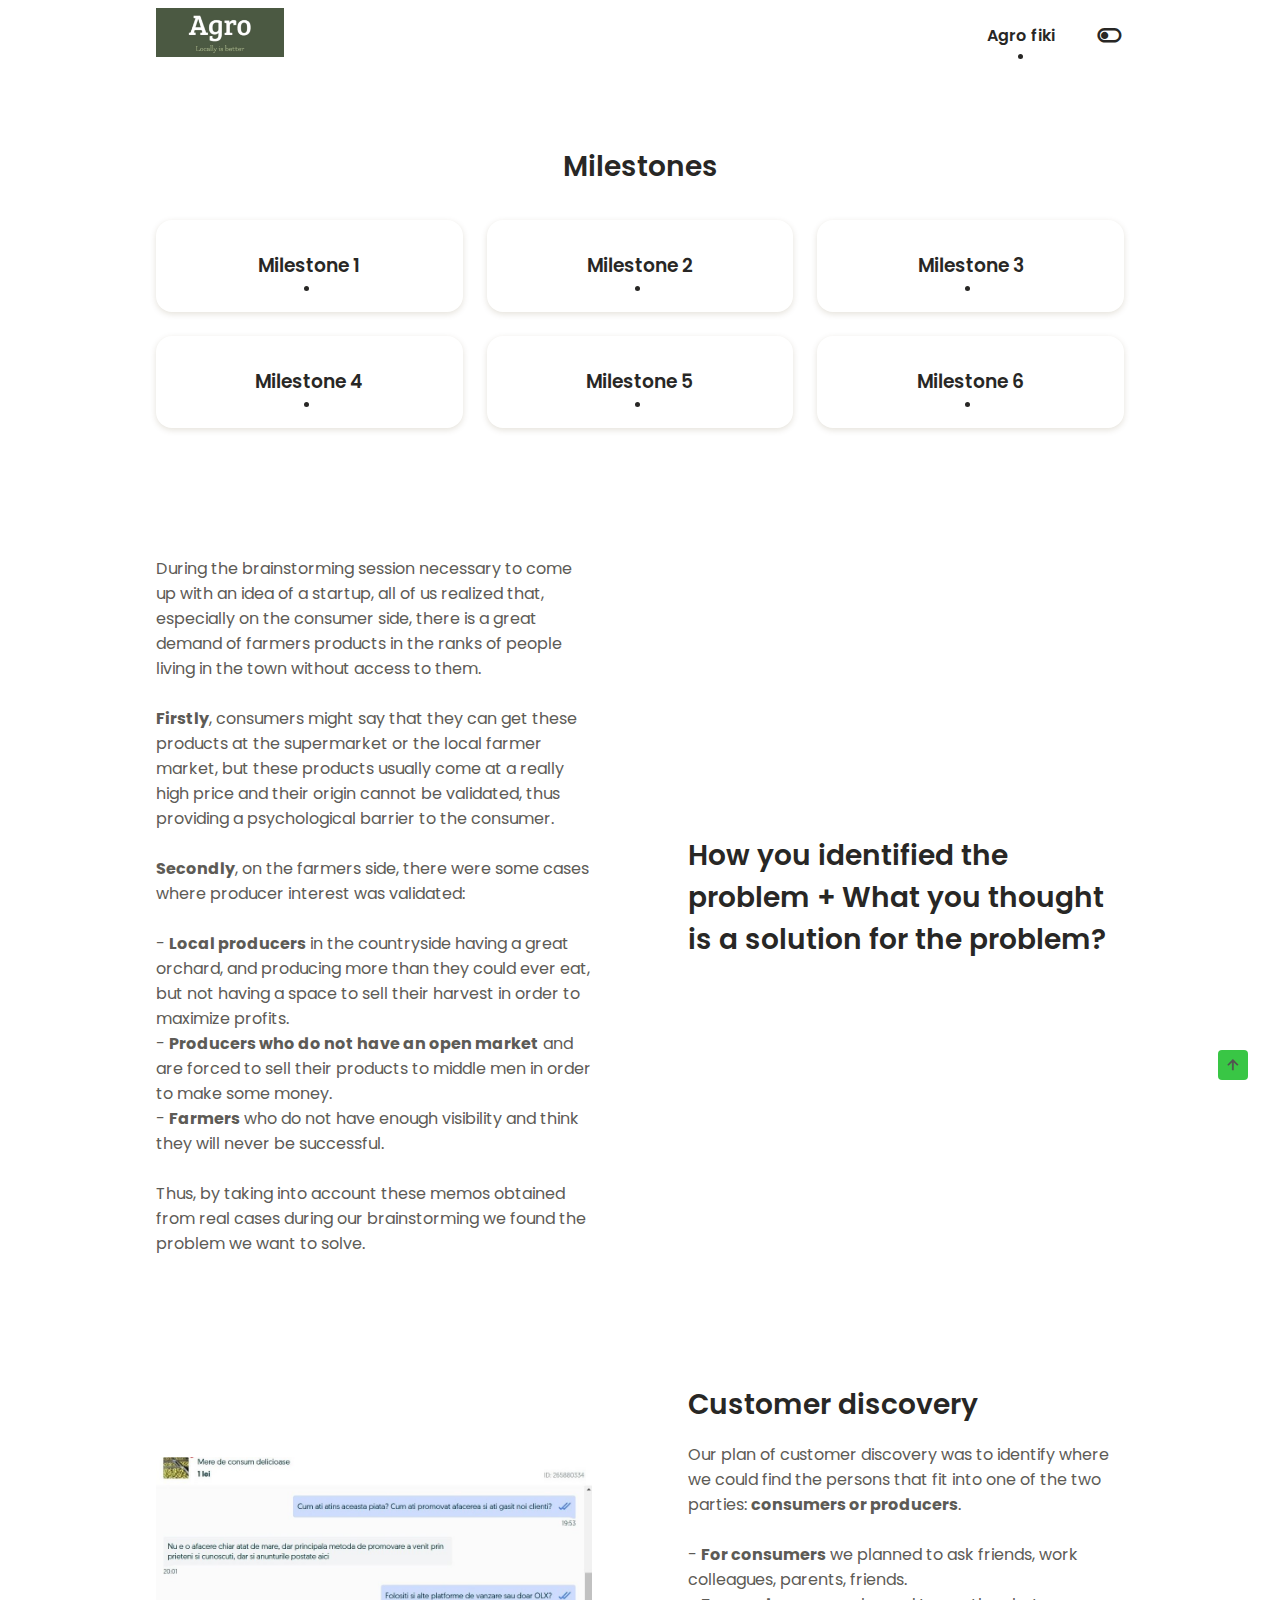
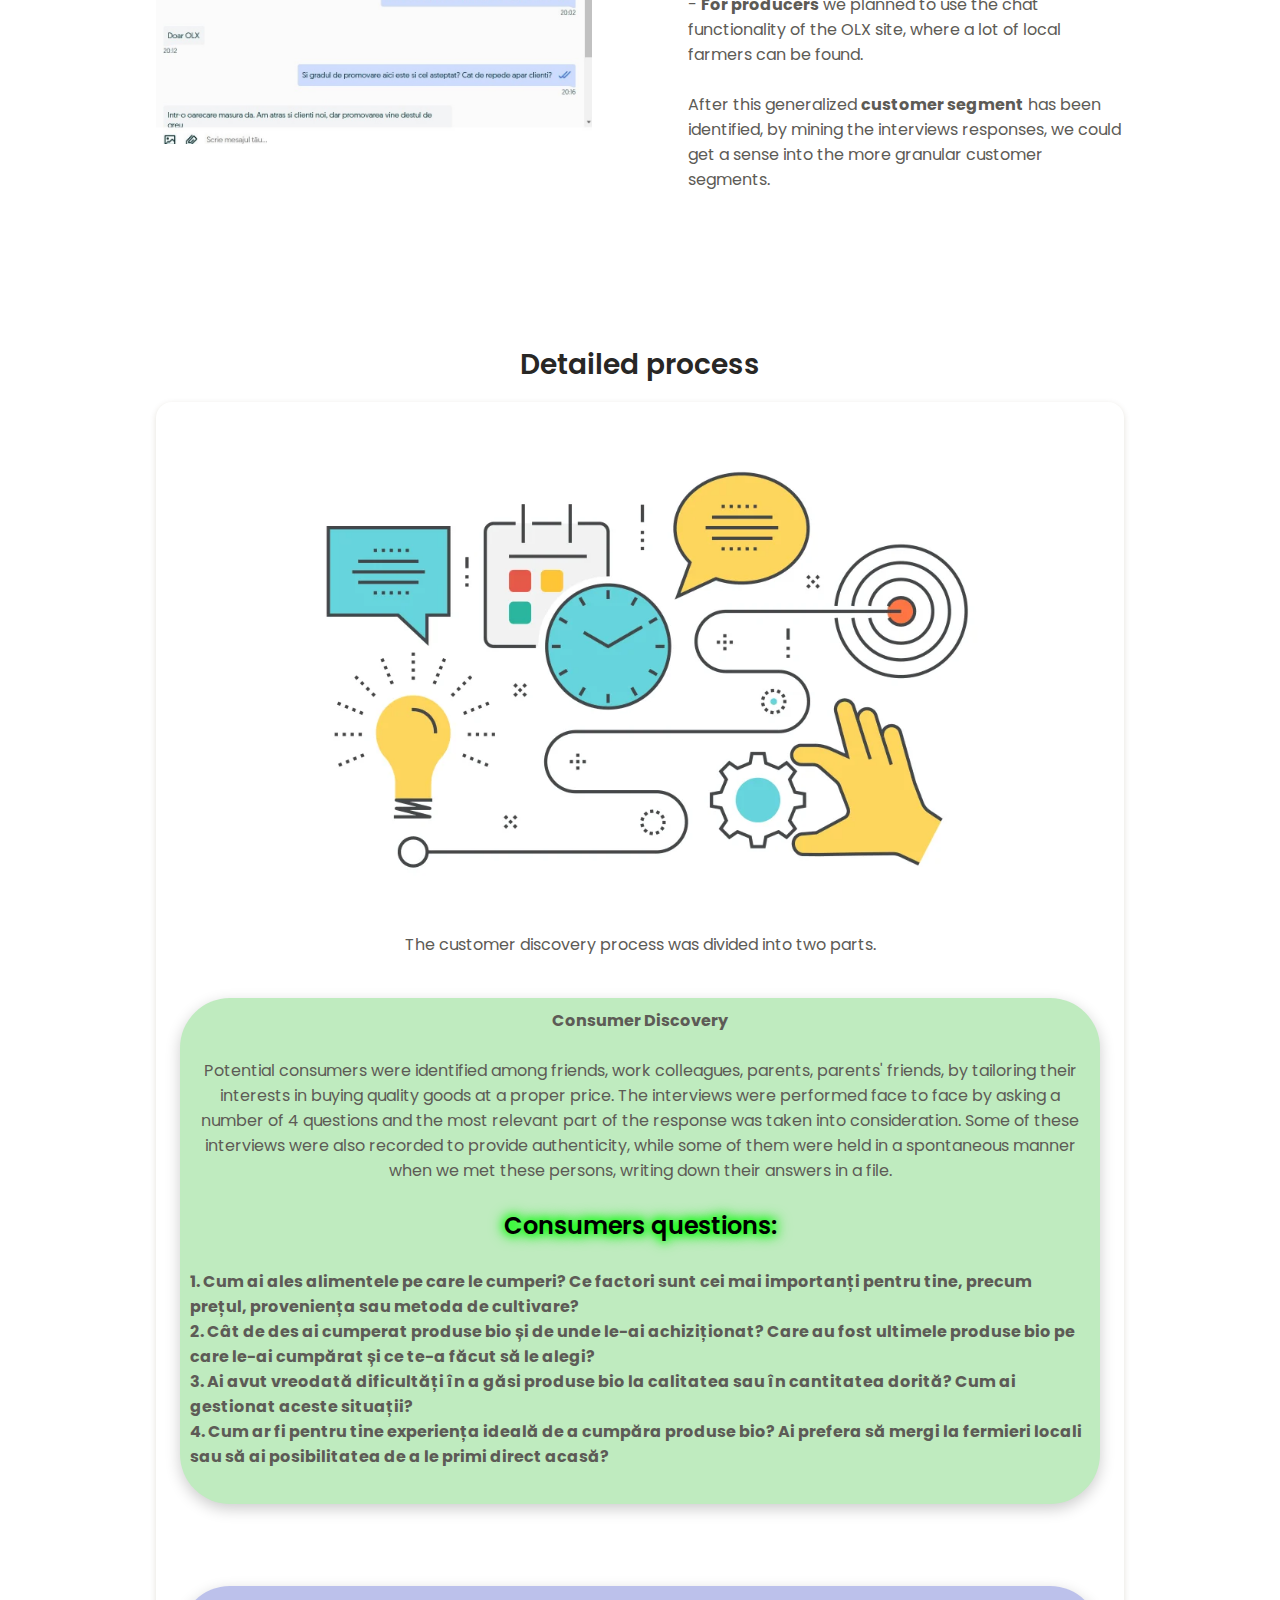
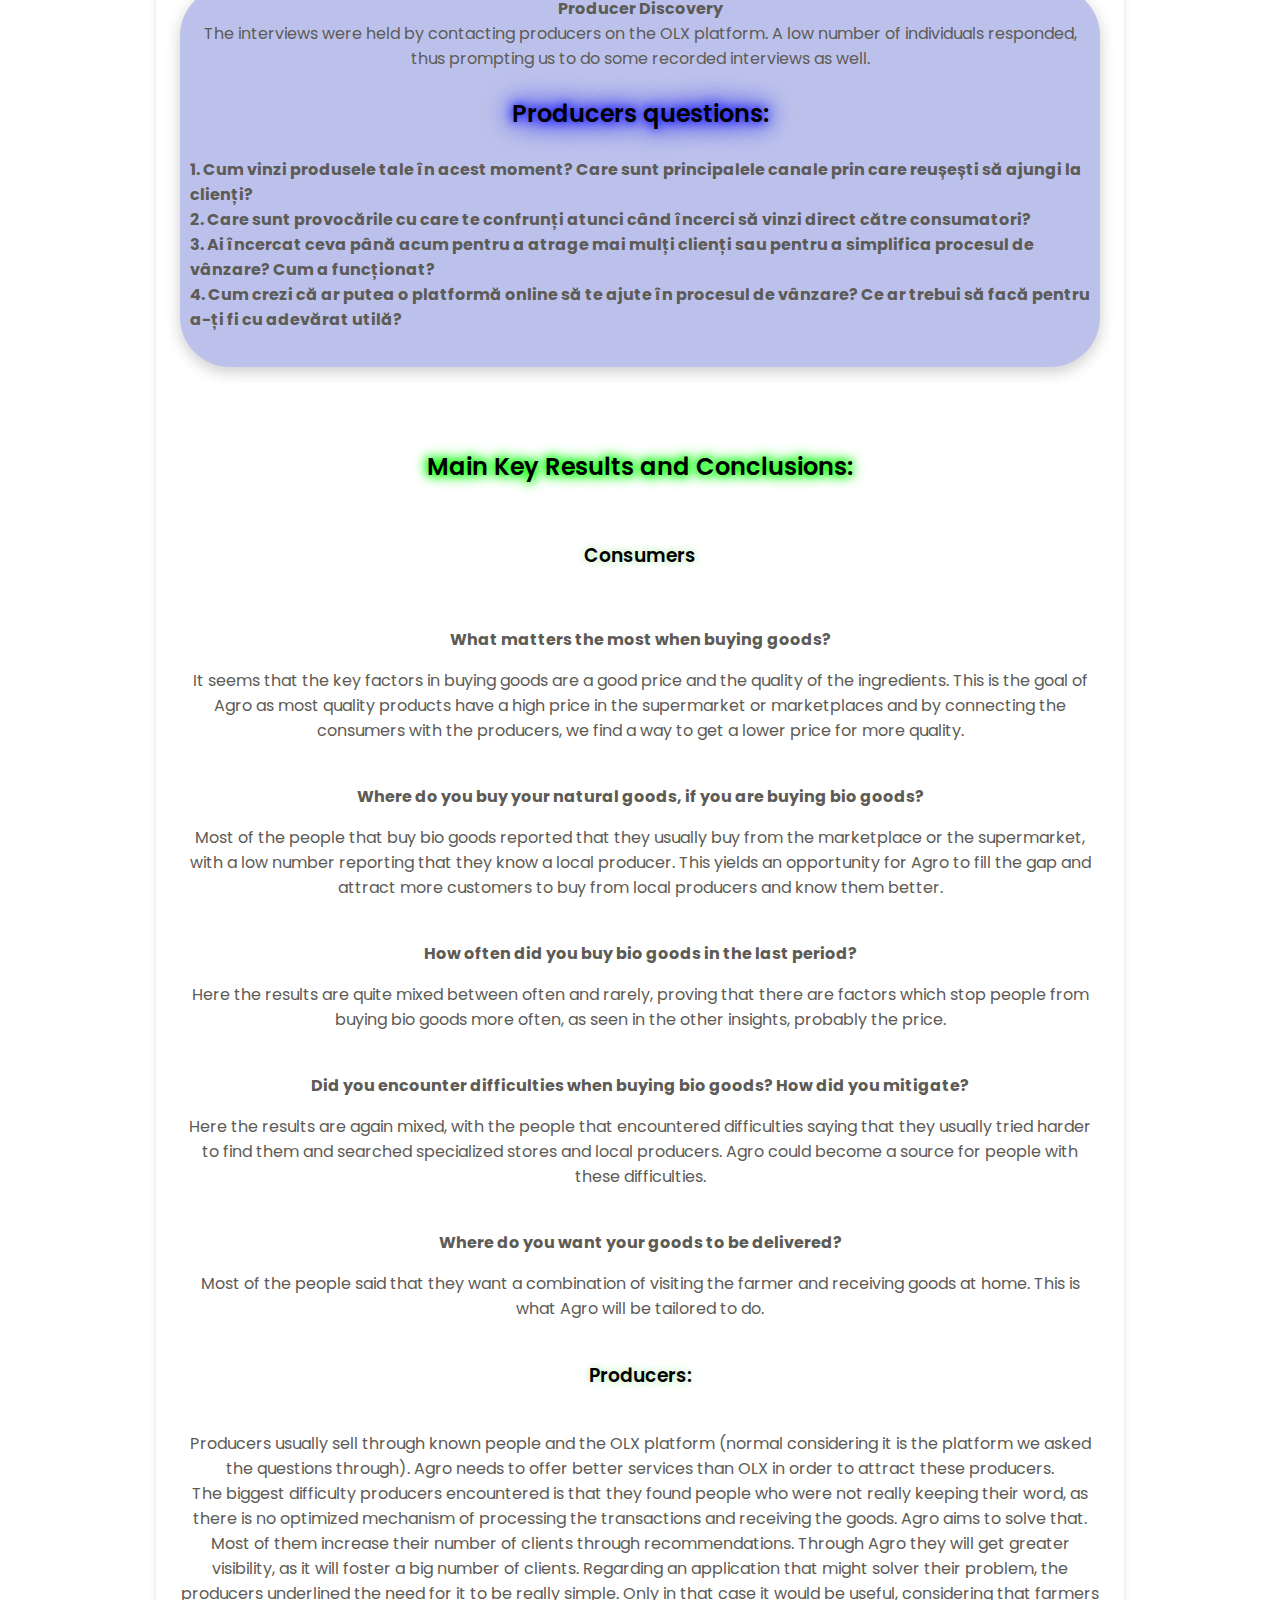
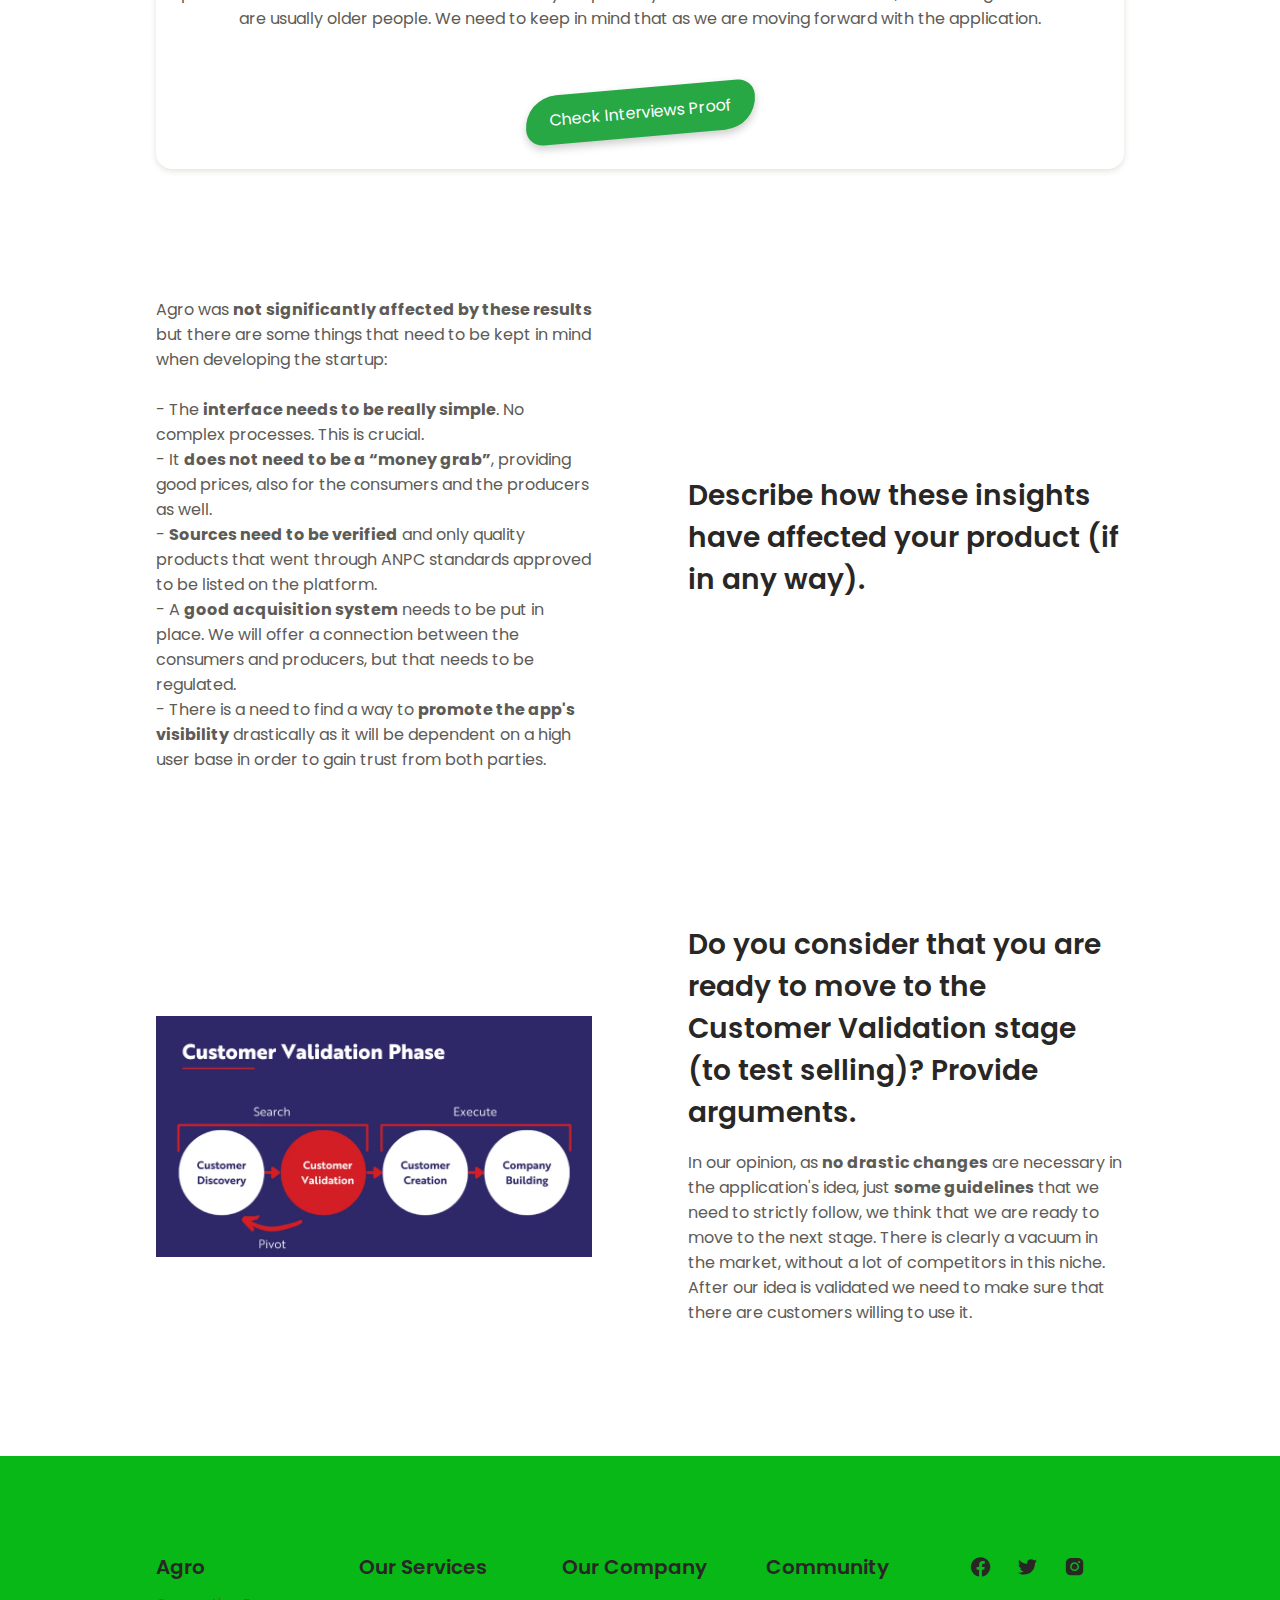
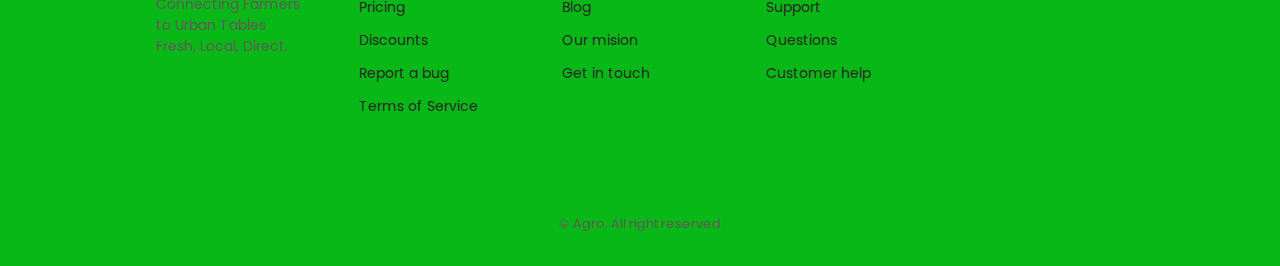
==== commit 63254da8: "Milestone 6" ====
--- a/milestone2.html
+++ b/milestone2.html
@@ -68,6 +68,14 @@
       <h3 class="services__subtitle">
         <a href="./milestone5.html" class="nav__link active-link"
           >Milestone 5</a
+        >
+      </h3>
+    </div>
+
+    <div class="services__data">
+      <h3 class="services__subtitle">
+        <a href="./milestone6.html" class="nav__link active-link"
+          >Milestone 6</a
         >
       </h3>
     </div>
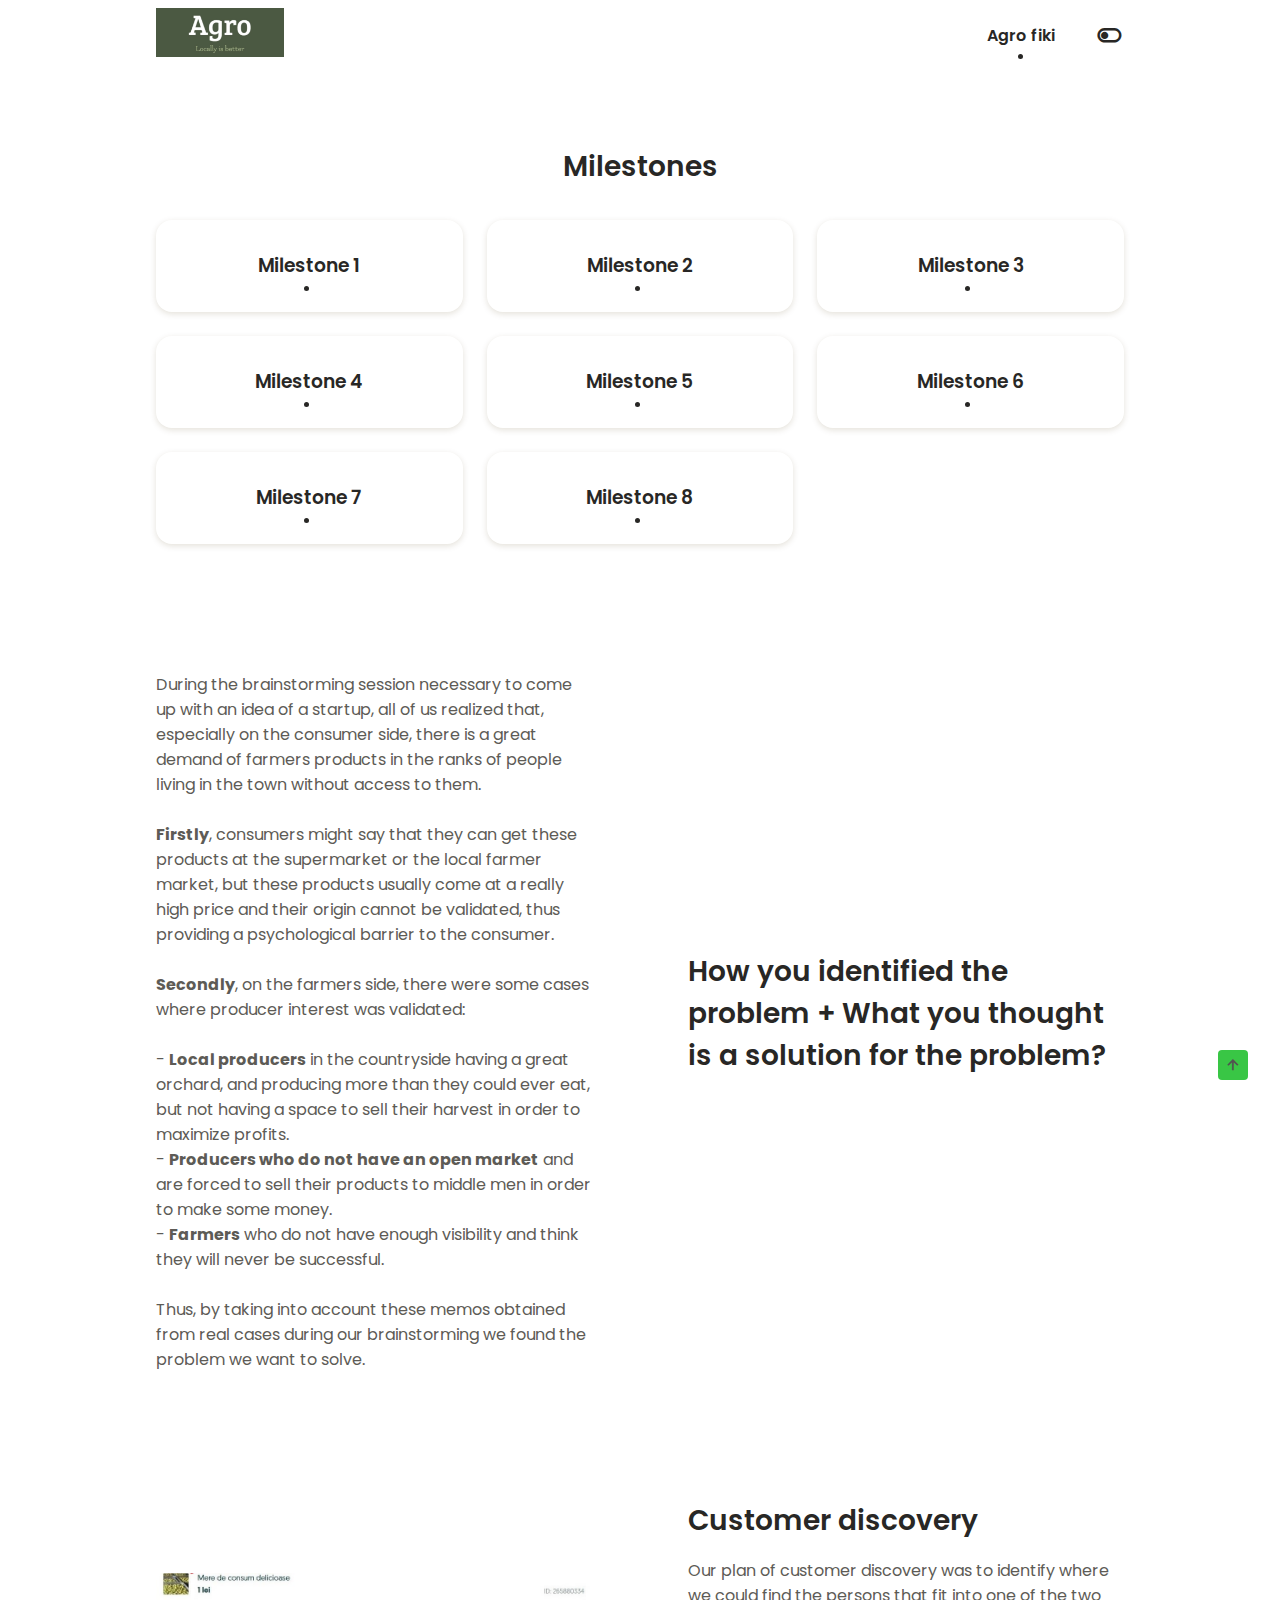
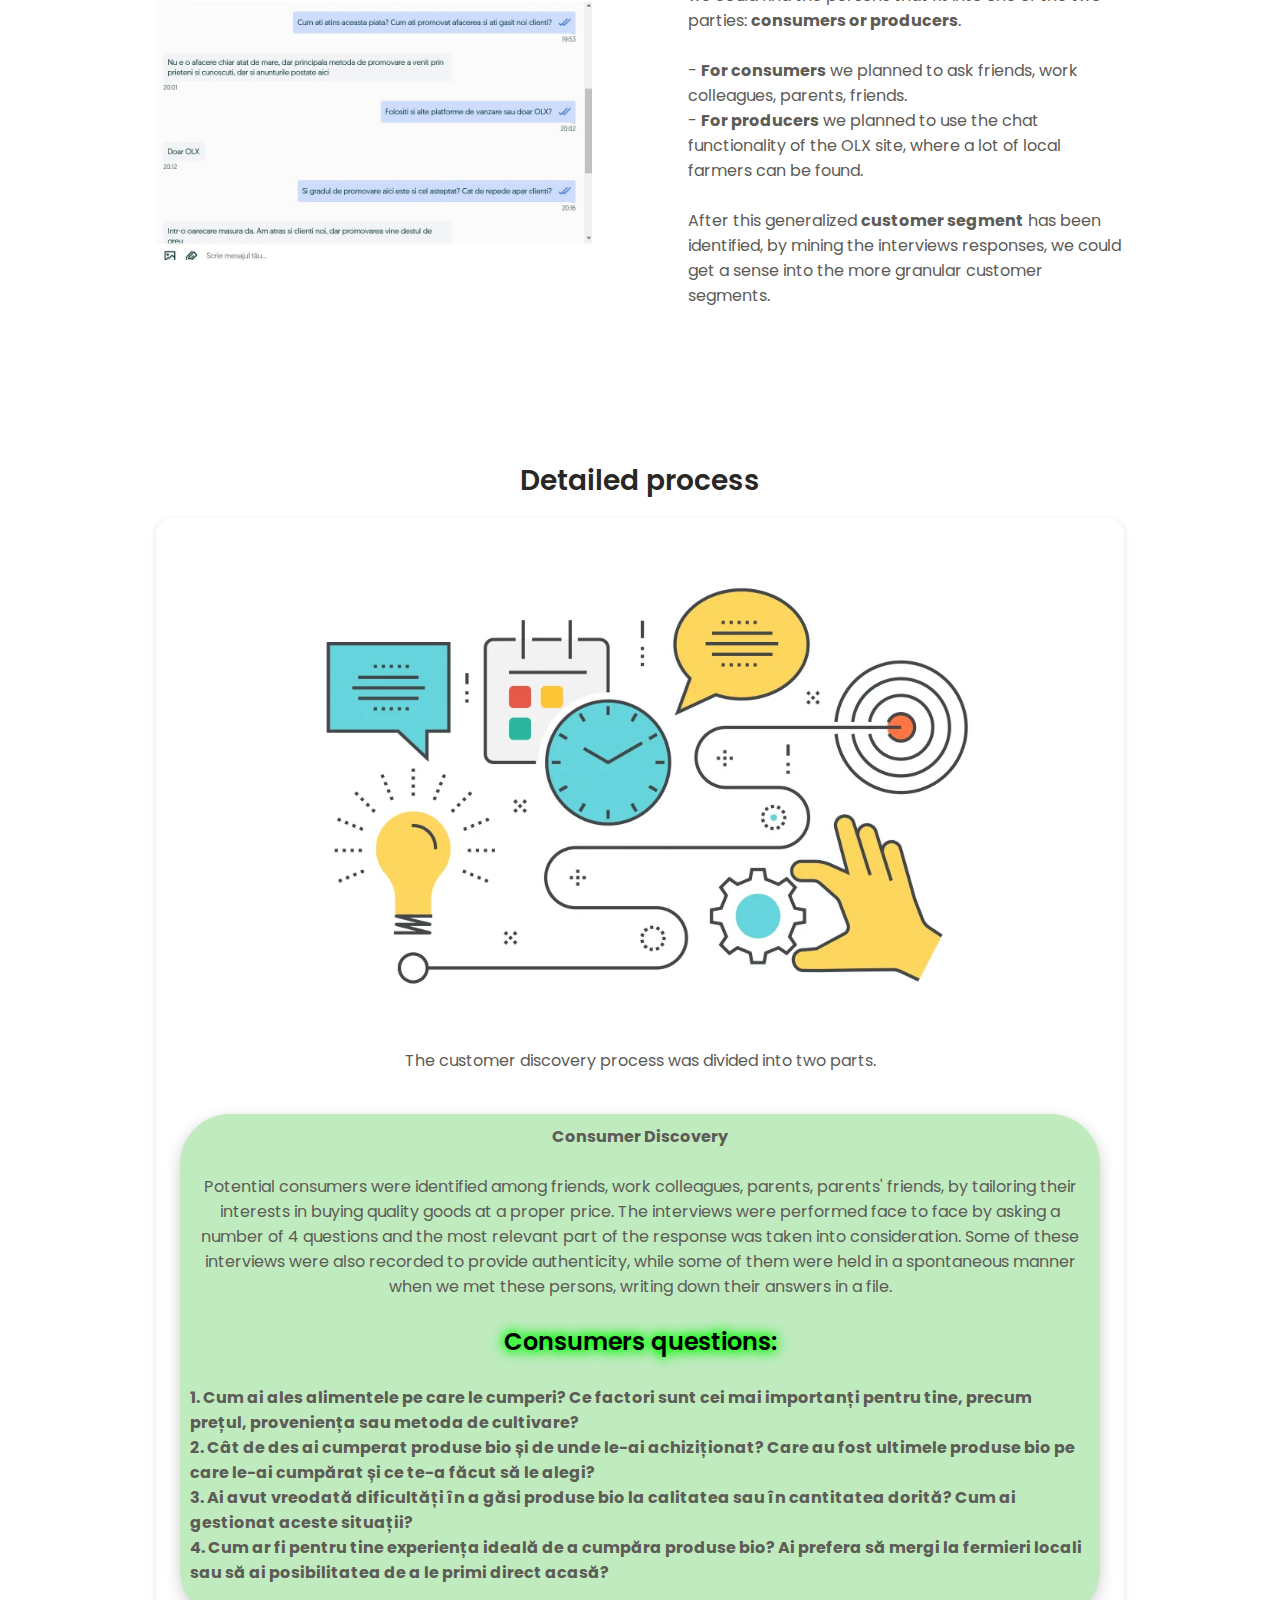
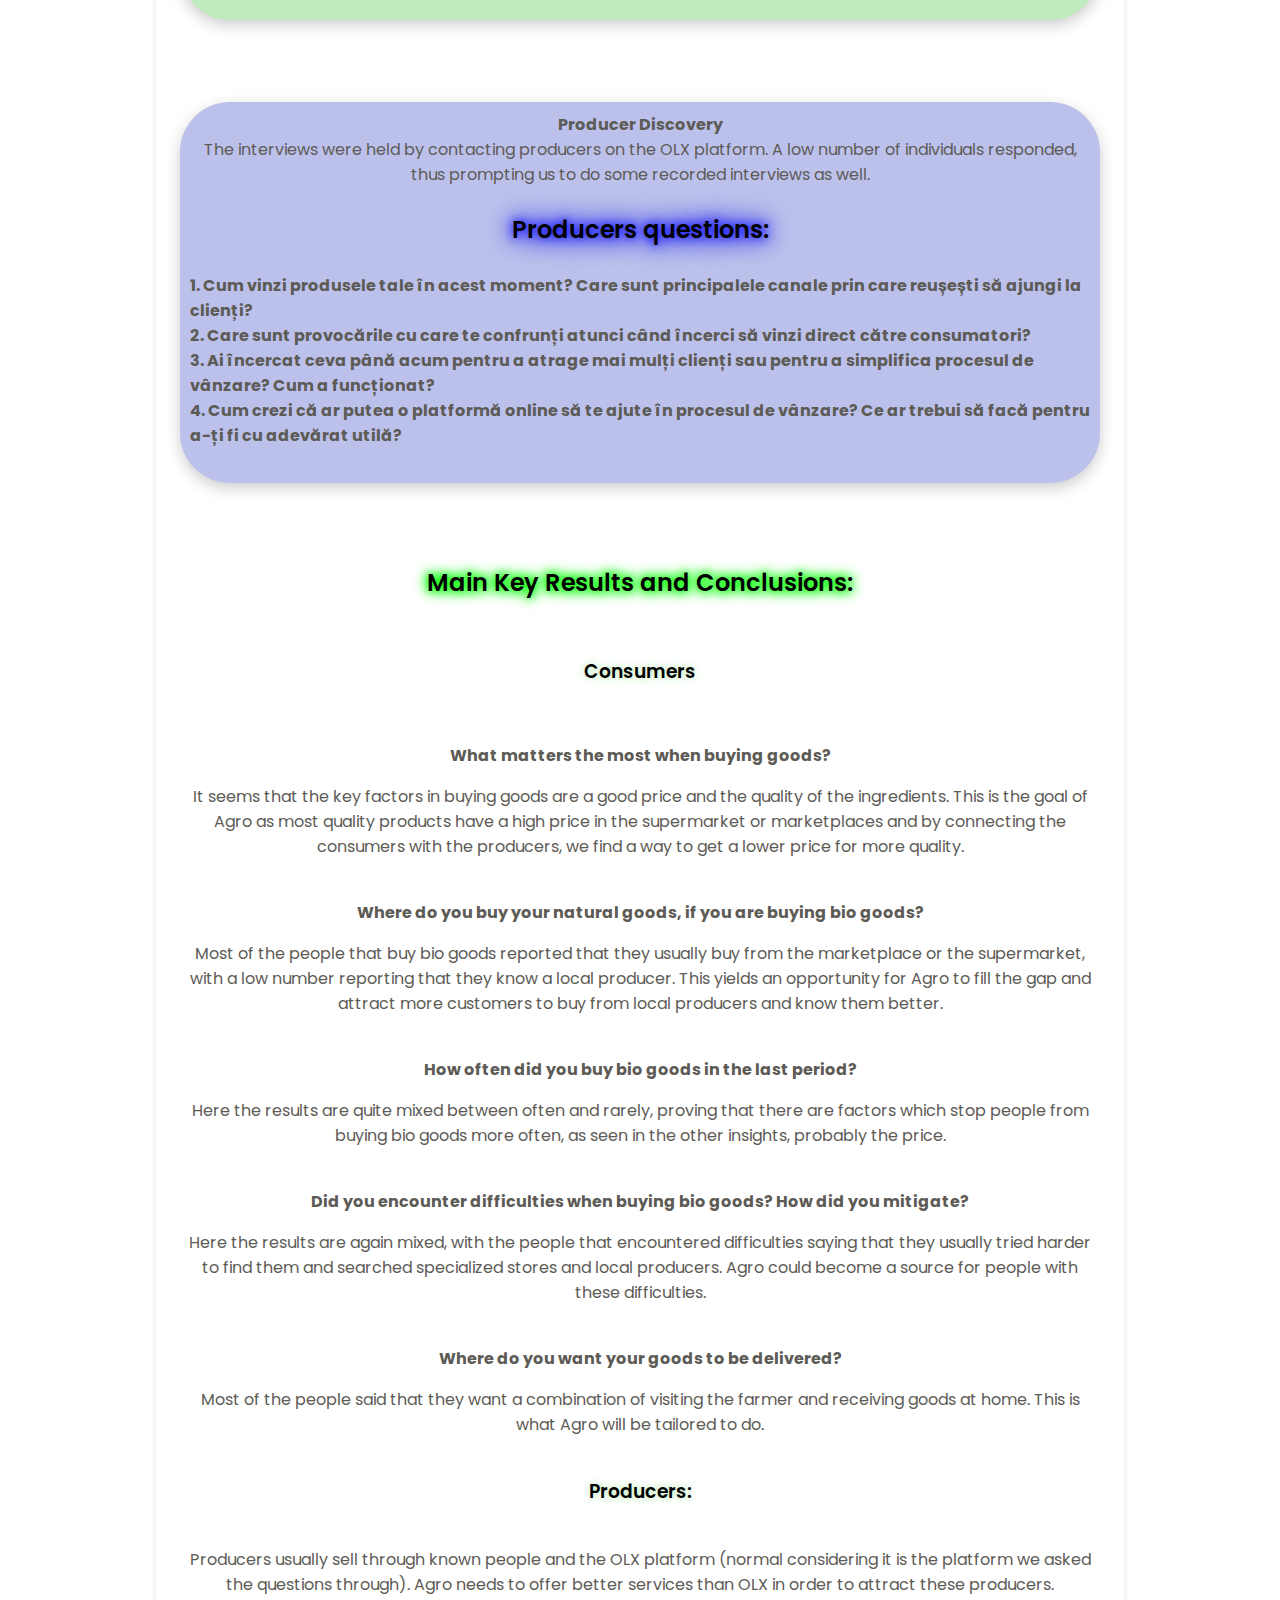
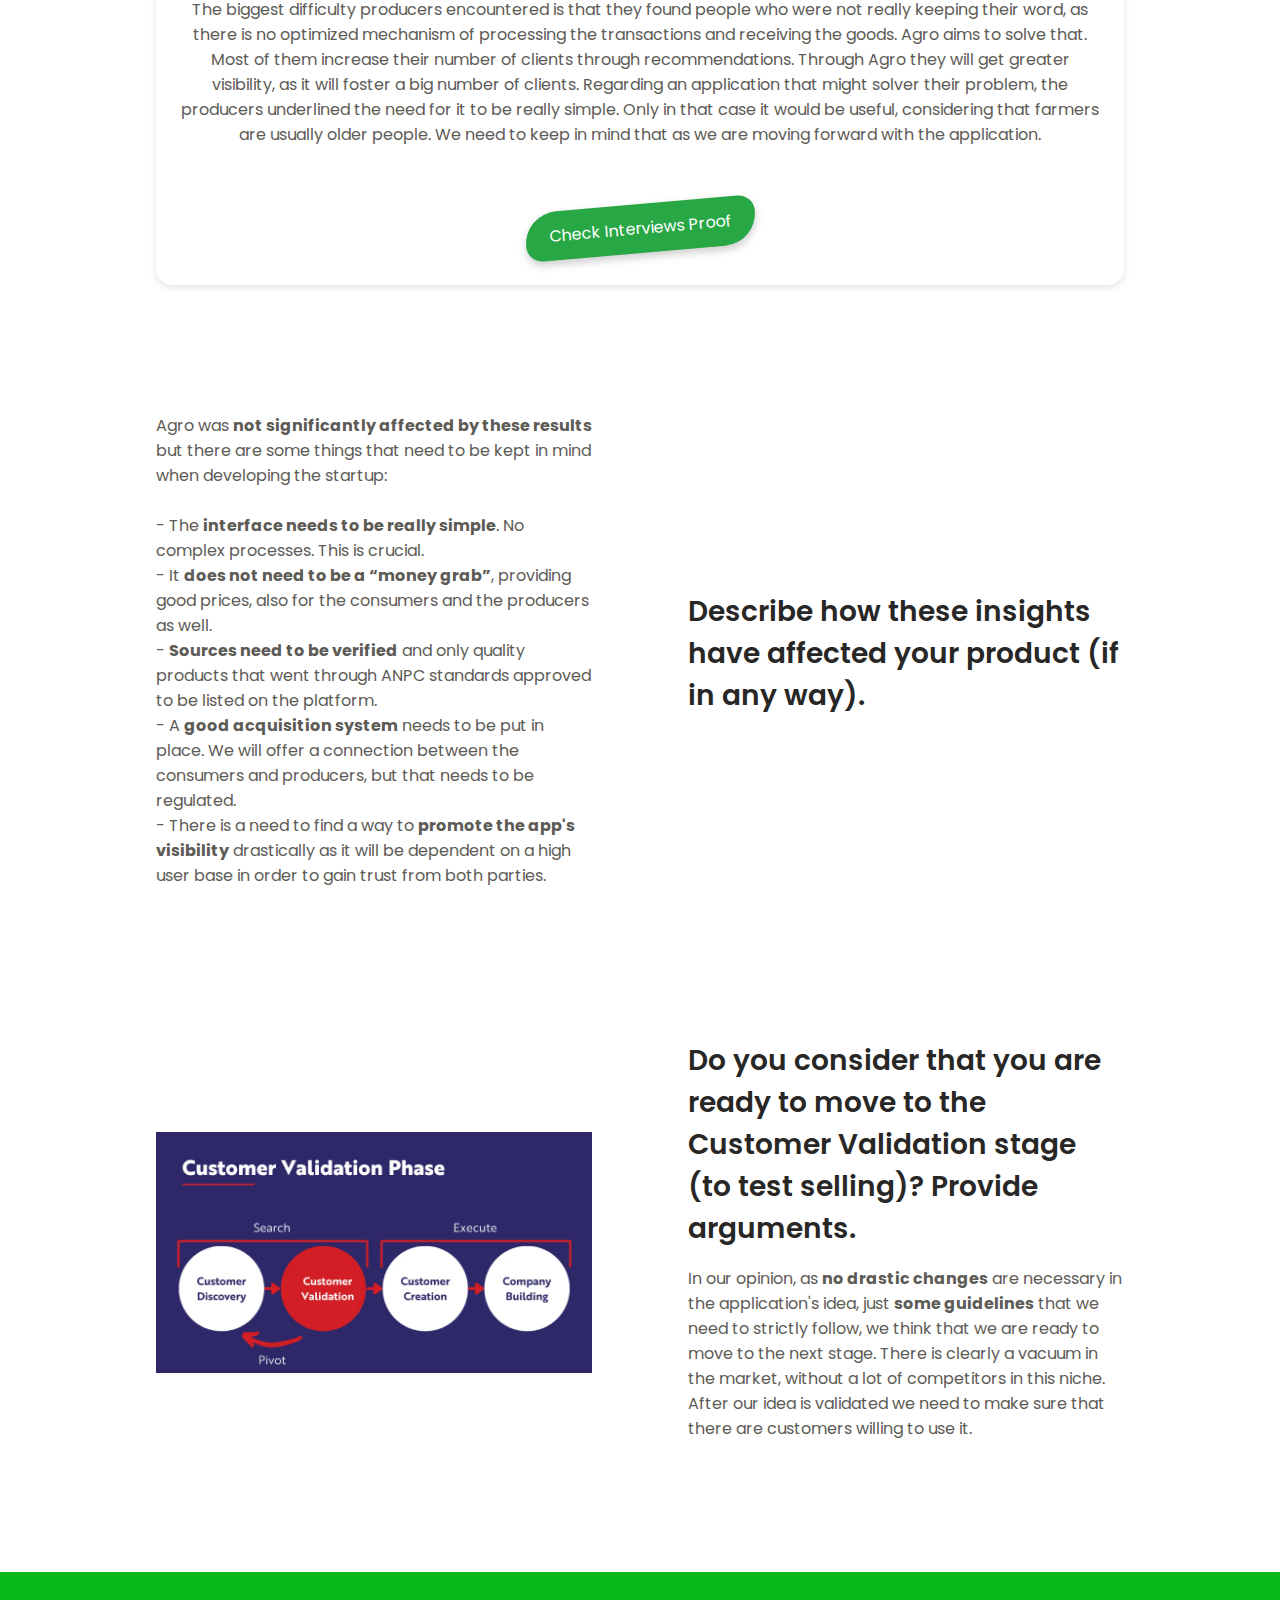
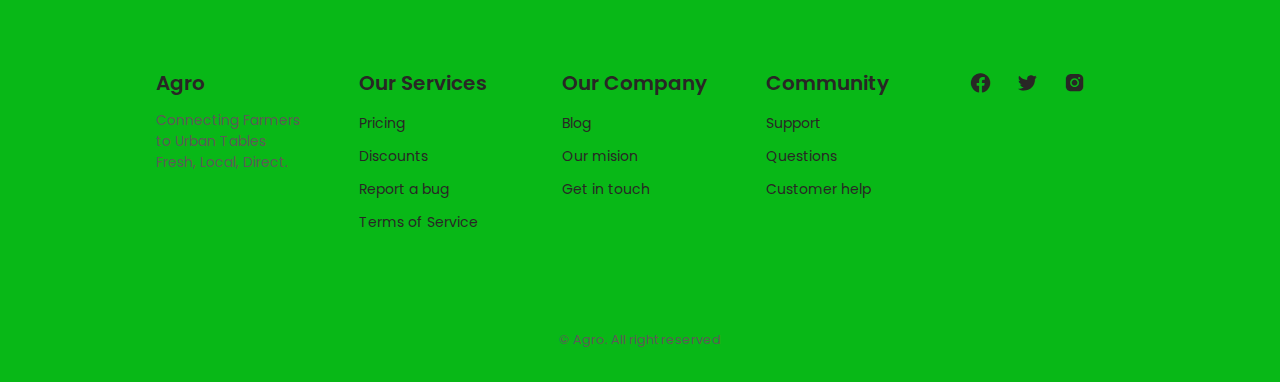
==== commit b2911bab: "Milestones 7 & 8" ====
--- a/milestone2.html
+++ b/milestone2.html
@@ -76,6 +76,22 @@
       <h3 class="services__subtitle">
         <a href="./milestone6.html" class="nav__link active-link"
           >Milestone 6</a
+        >
+      </h3>
+    </div>
+
+    <div class="services__data">
+      <h3 class="services__subtitle">
+        <a href="./milestone7.html" class="nav__link active-link"
+          >Milestone 7</a
+        >
+      </h3>
+    </div>
+
+    <div class="services__data">
+      <h3 class="services__subtitle">
+        <a href="./milestone8.html" class="nav__link active-link"
+          >Milestone 8</a
         >
       </h3>
     </div>
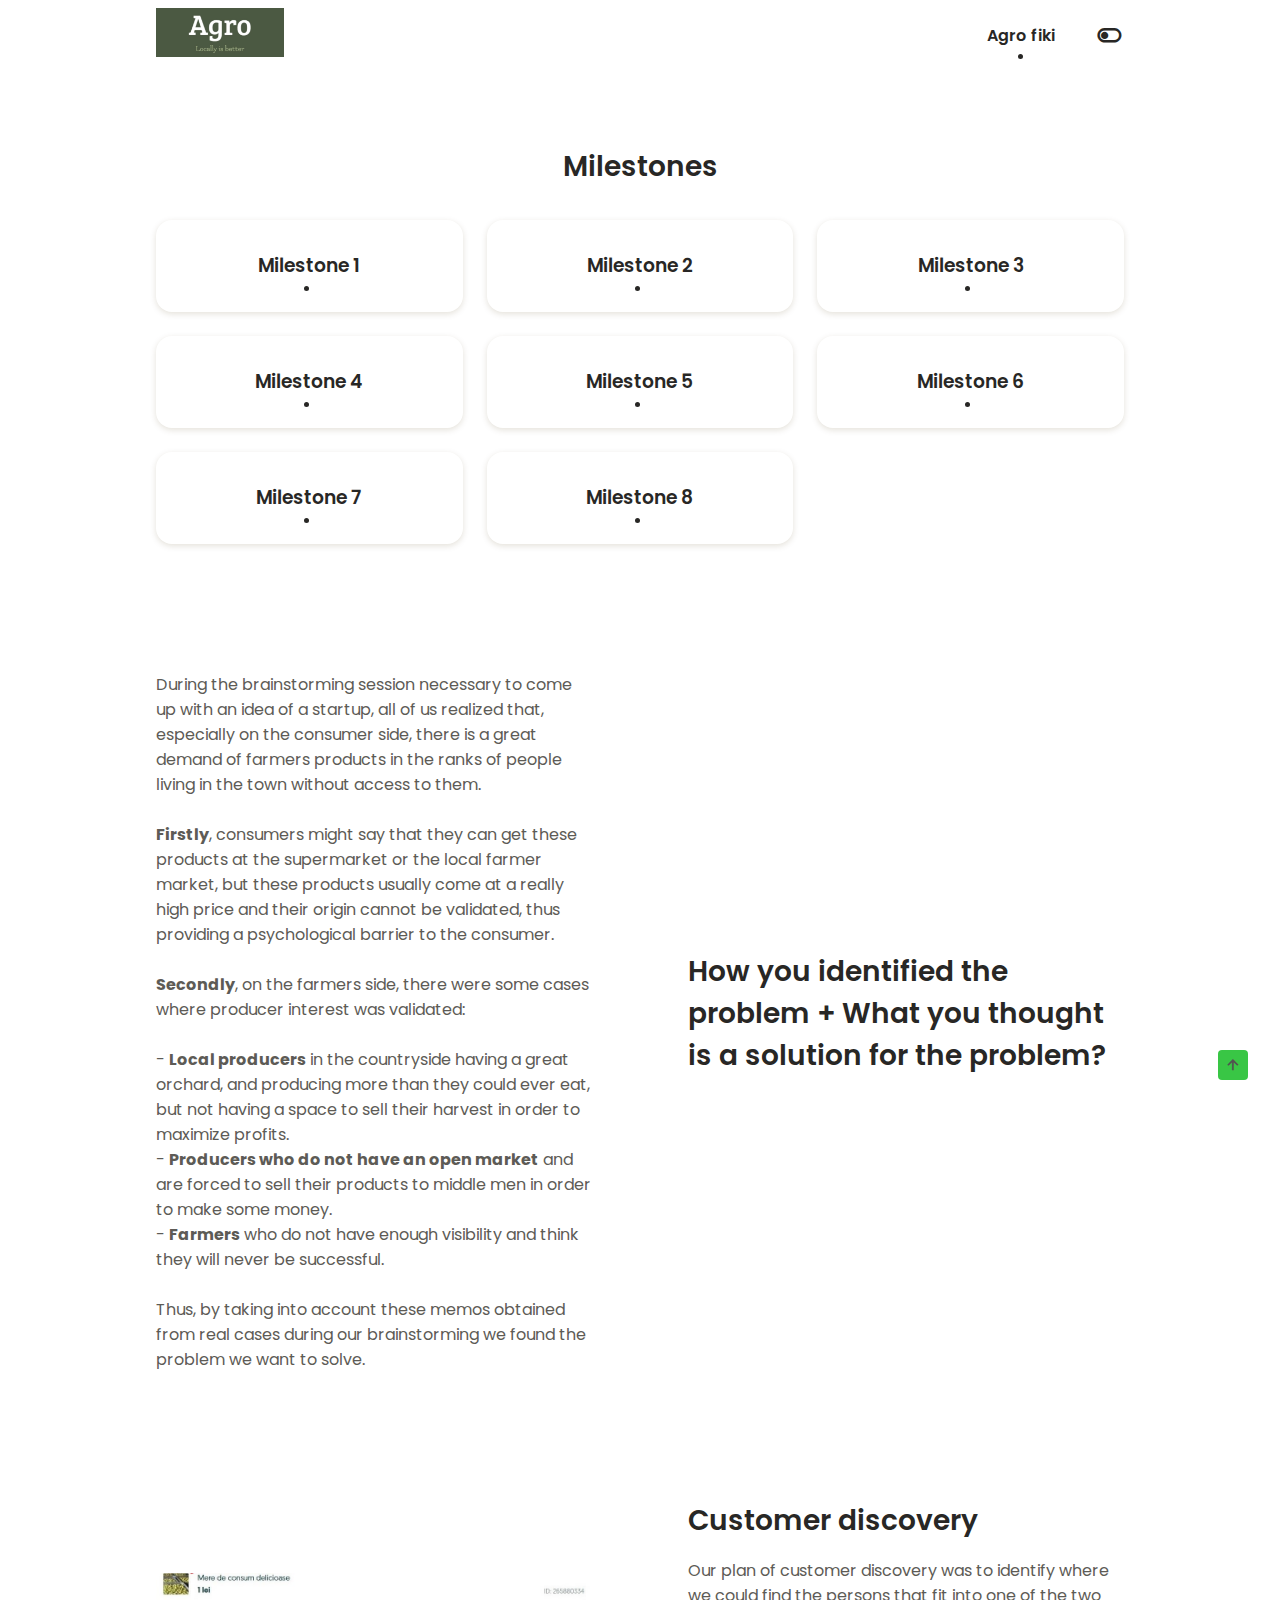
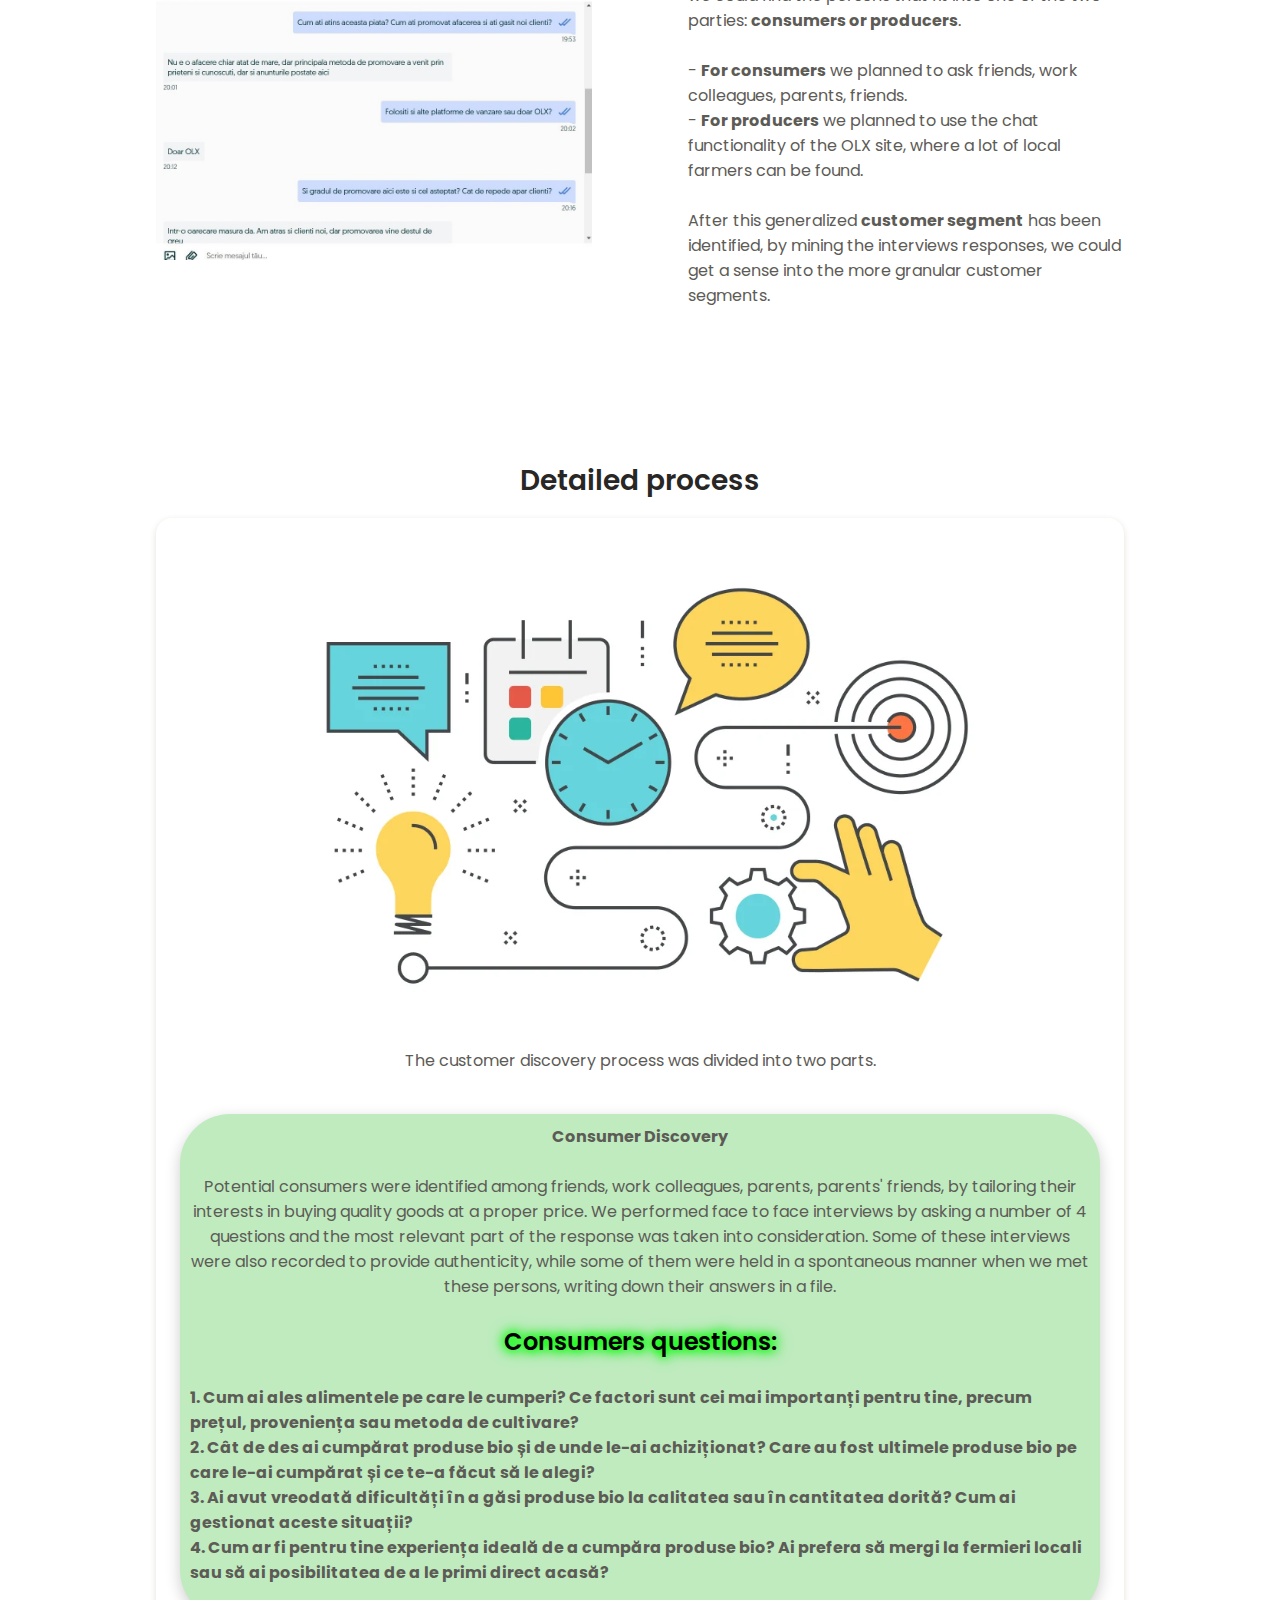
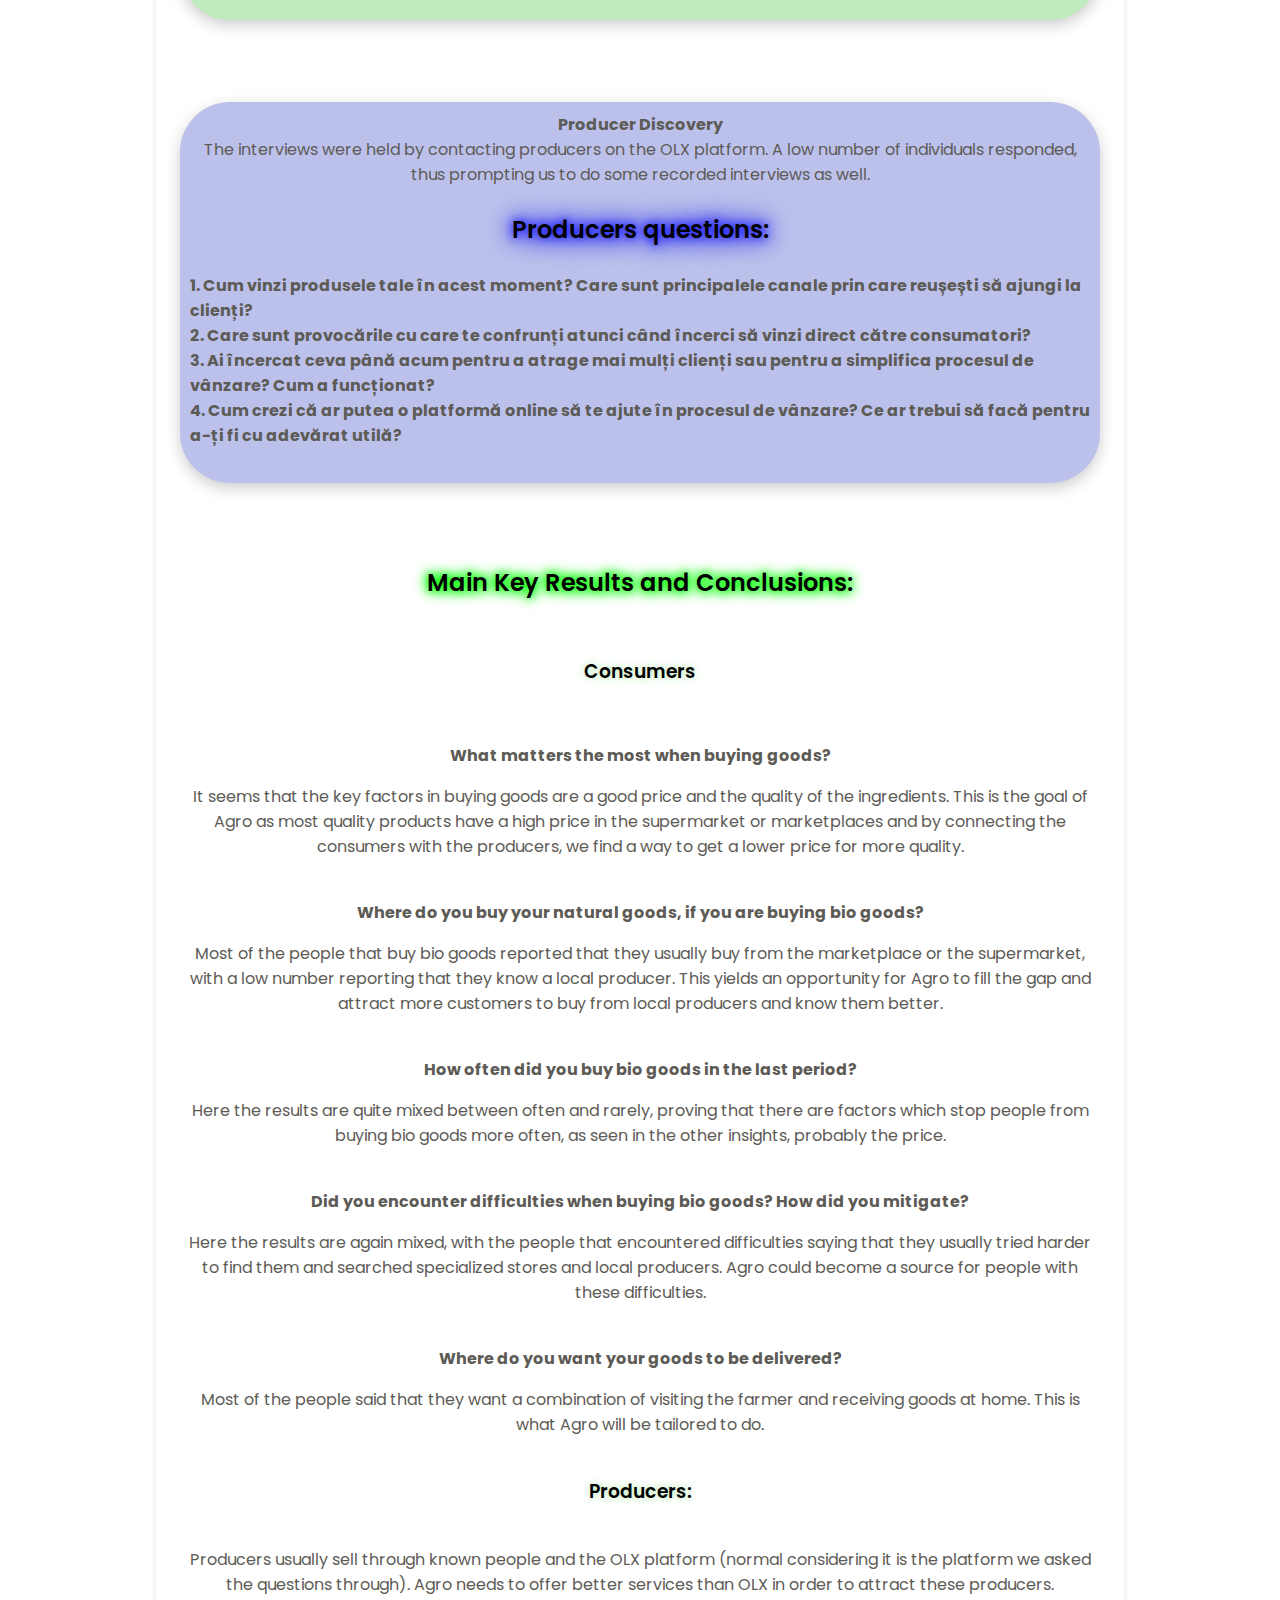
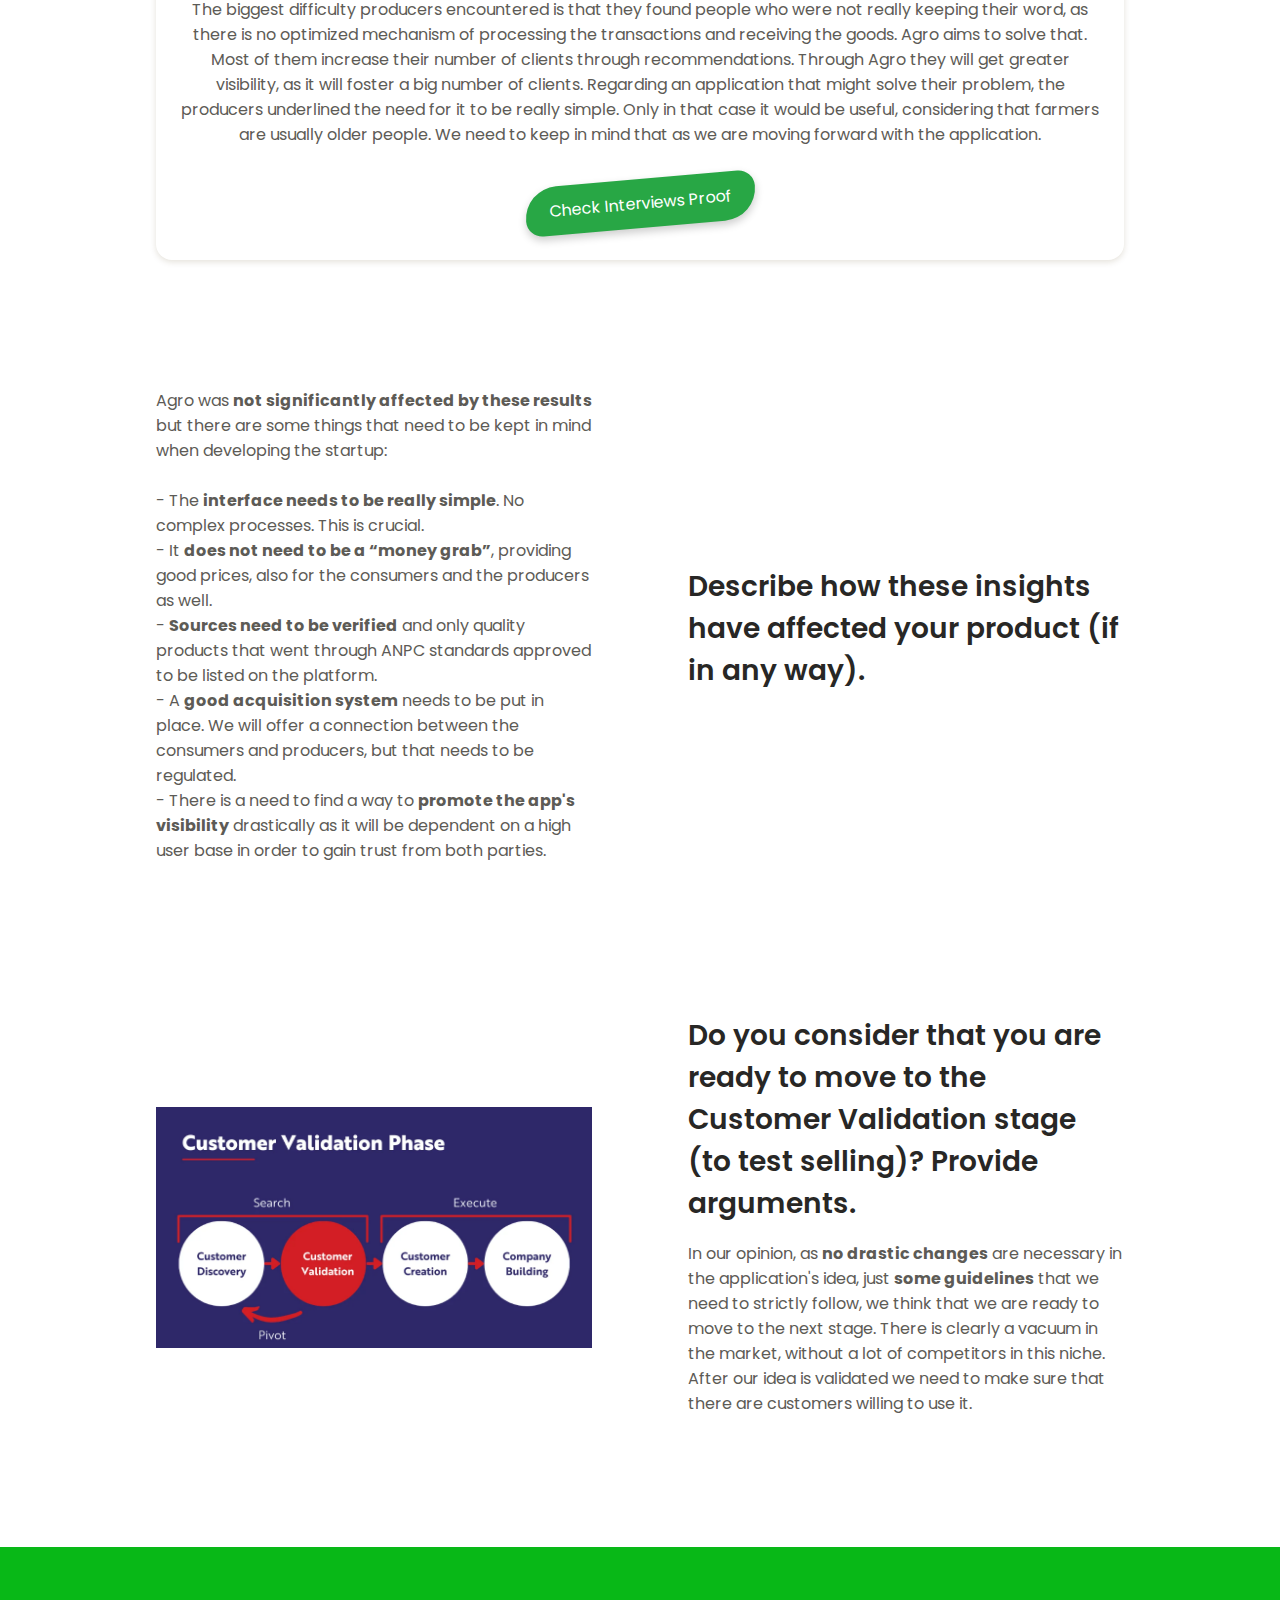
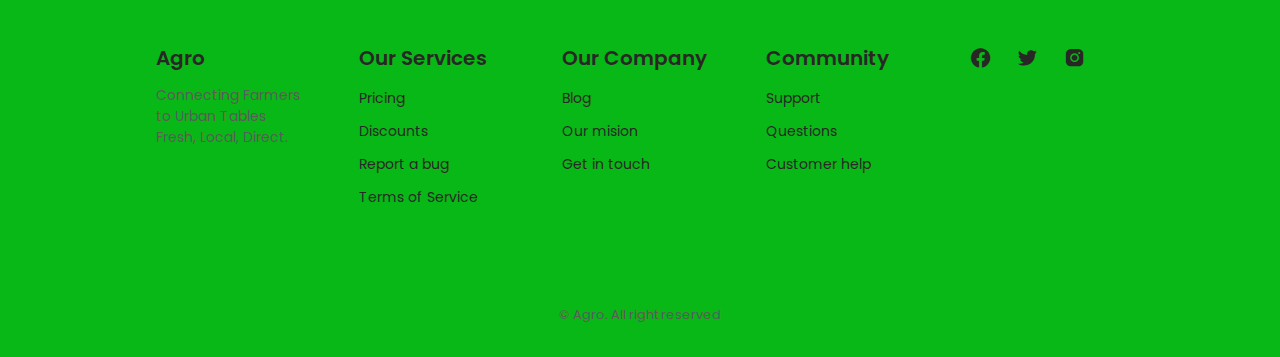
==== commit 1c61b8b0: "Updated fiki - last" ====
--- a/milestone2.html
+++ b/milestone2.html
@@ -159,7 +159,7 @@
                   <b>Consumer Discovery</b><br><br>
                 Potential consumers were identified among friends, work colleagues, parents, parents' friends, by tailoring their 
                 interests in buying quality goods at a proper price.
-                The interviews were performed face to face by asking a number of 4 questions and the most relevant part of the response 
+                We performed face to face interviews by asking a number of 4 questions and the most relevant part of the response 
                 was taken into consideration. Some of these interviews were also recorded to provide authenticity, while some of them 
                 were held in a spontaneous manner when we met these persons, writing down their answers in a file.<br><br>
                 
@@ -168,7 +168,7 @@
                   <b>1.	Cum ai ales alimentele pe care le cumperi? Ce factori sunt cei mai importanți pentru tine, 
                     precum prețul, proveniența sau metoda de cultivare?</b><br>
         
-                  <b>2.	Cât de des ai cumperat produse bio și de unde le-ai achiziționat? Care au fost ultimele produse bio pe care 
+                  <b>2.	Cât de des ai cumpărat produse bio și de unde le-ai achiziționat? Care au fost ultimele produse bio pe care 
                     le-ai cumpărat și ce te-a făcut să le alegi?</b><br>
         
                   <b>3.	Ai avut vreodată dificultăți în a găsi produse bio la calitatea sau în cantitatea dorită? 
@@ -244,9 +244,9 @@
     
               Most of them increase their number of clients through recommendations. Through Agro they will get greater visibility, as it 
               will foster a big number of clients.
-              Regarding an application that might solver their problem, the producers underlined the need for it to be really simple. Only 
+              Regarding an application that might solve their problem, the producers underlined the need for it to be really simple. Only 
               in that case it would be useful, considering that farmers are usually older people.
-              We need to keep in mind that as we are moving forward with the application.<br><br>
+              We need to keep in mind that as we are moving forward with the application.<br>
                 </p>
             <div>
               <a href="https://drive.google.com/drive/folders/13sLmq_85qqo-g7J9GEDwhYikAqsUP_1J?usp=sharing" 
--- a/assets/css/styles.css
+++ b/assets/css/styles.css
@@ -684,4 +684,35 @@
 .lista-bullet {
   list-style-type: disc;
   margin-left: 20px;
+}
+
+/* Styling the link */
+.hover-link {
+  position: relative;
+  text-decoration: none;
+  color: green;
+  font-weight: bold;
+}
+
+/* Styling the hover text (tooltip) */
+.hover-link::after {
+  content: "More info about this link!";
+  position: absolute;
+  left: 0;
+  bottom: 100%;
+  background-color: black;
+  color: white;
+  padding: 5px;
+  border-radius: 5px;
+  font-size: 12px;
+  white-space: nowrap;
+  opacity: 0;
+  visibility: hidden;
+  transition: opacity 0.3s;
+}
+
+/* Show the hover text when hovering */
+.hover-link:hover::after {
+  opacity: 1;
+  visibility: visible;
 }